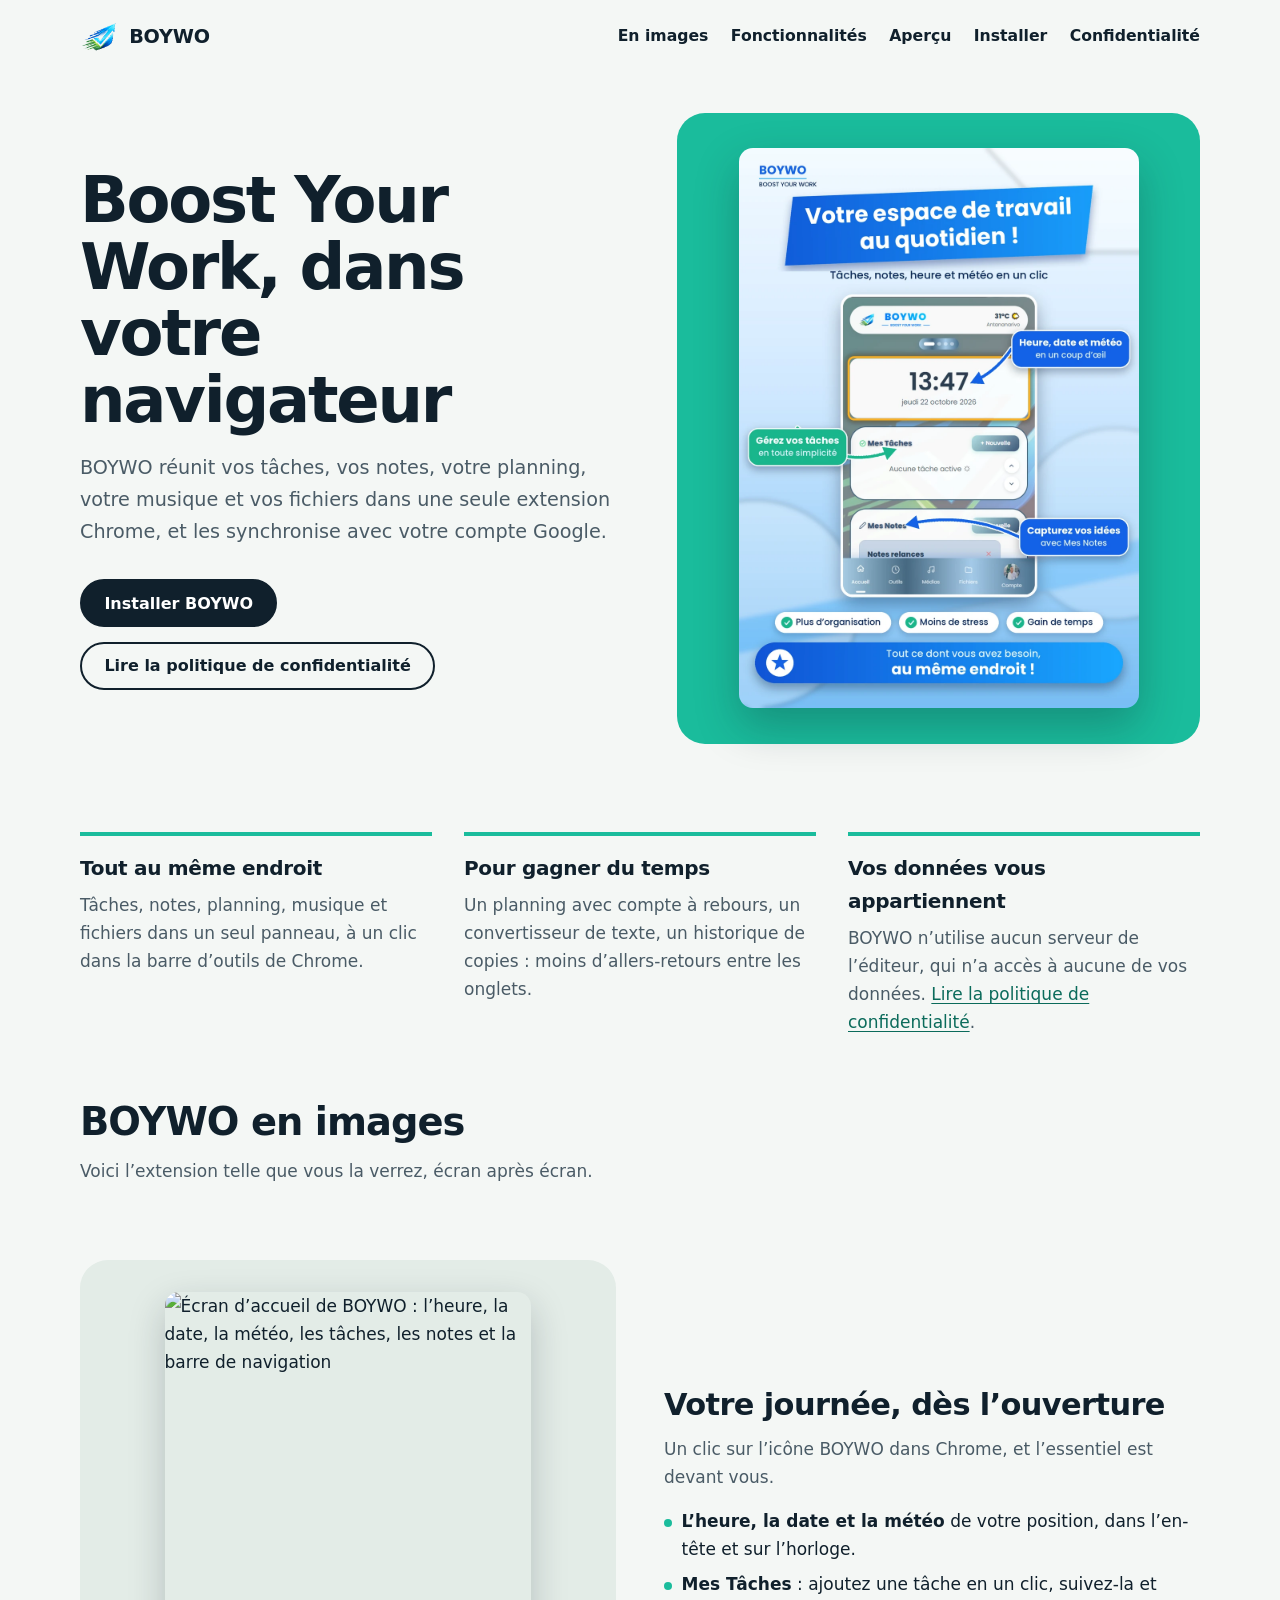
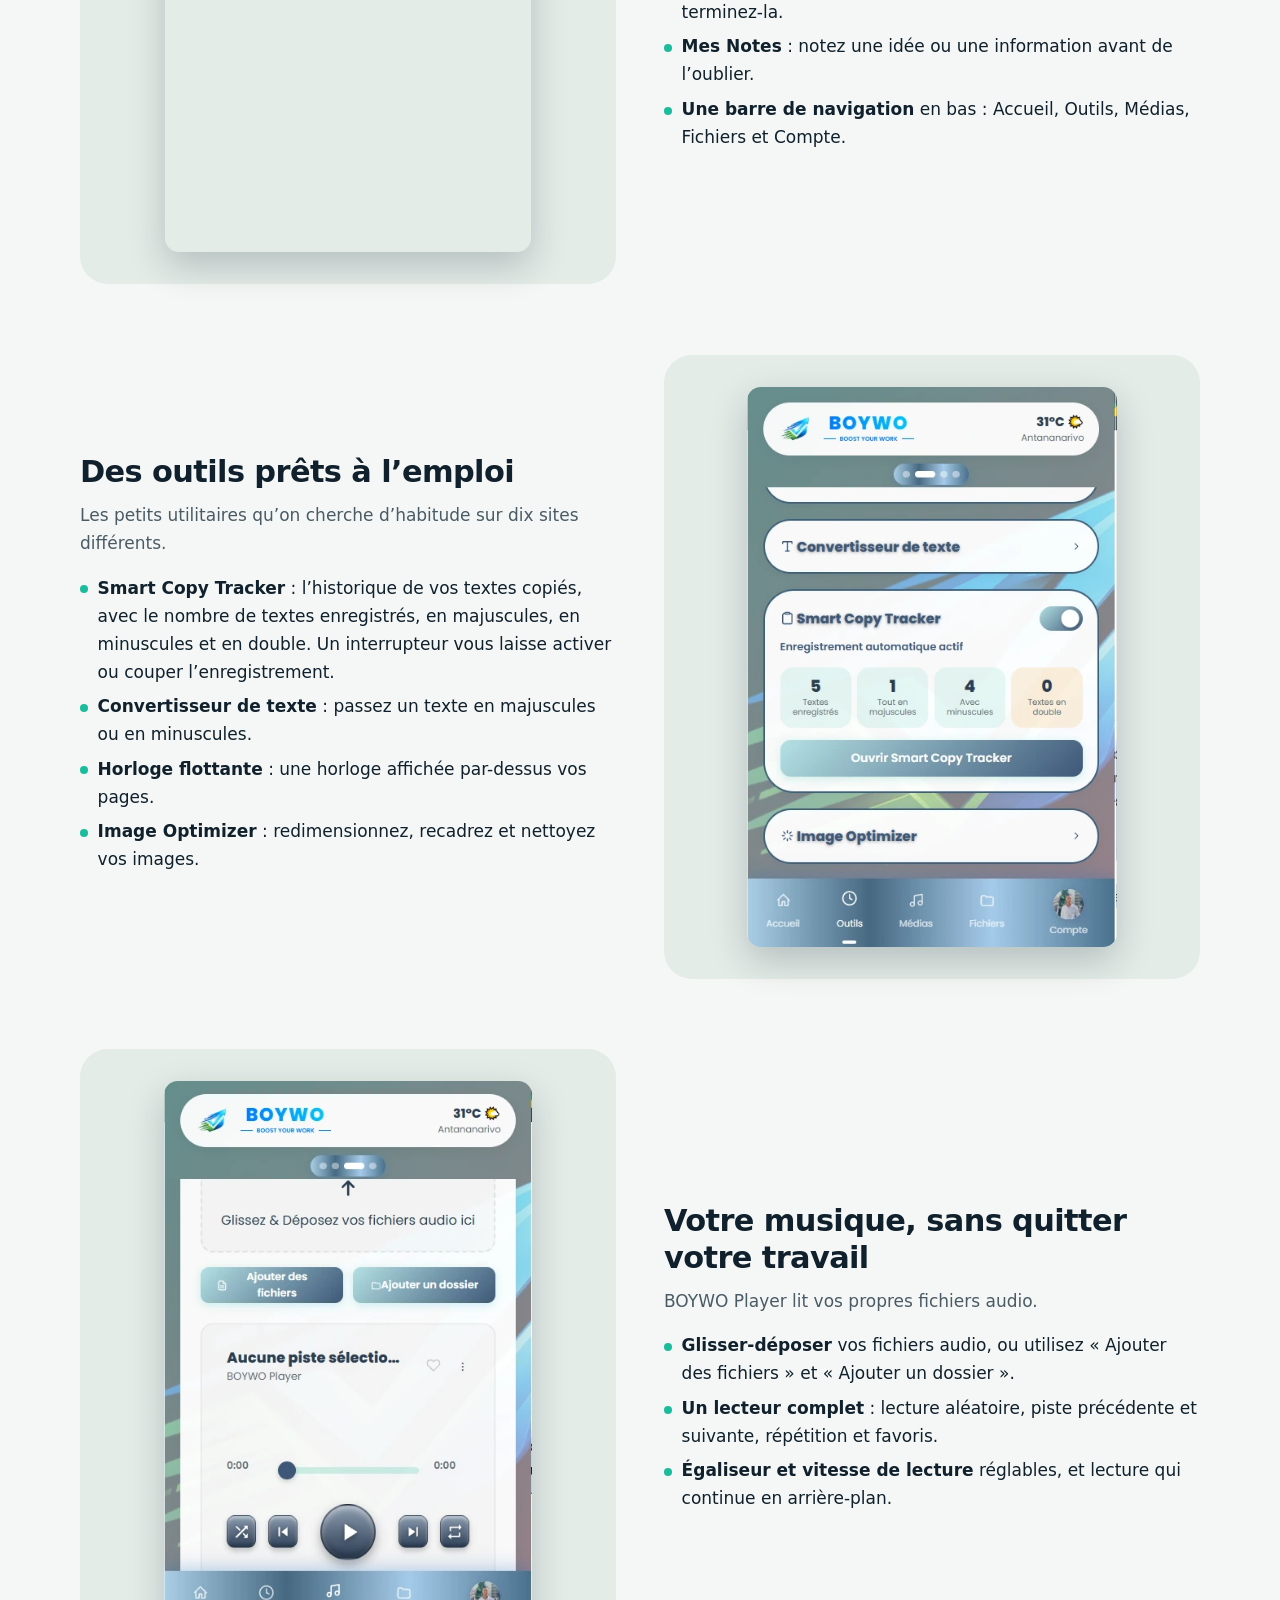
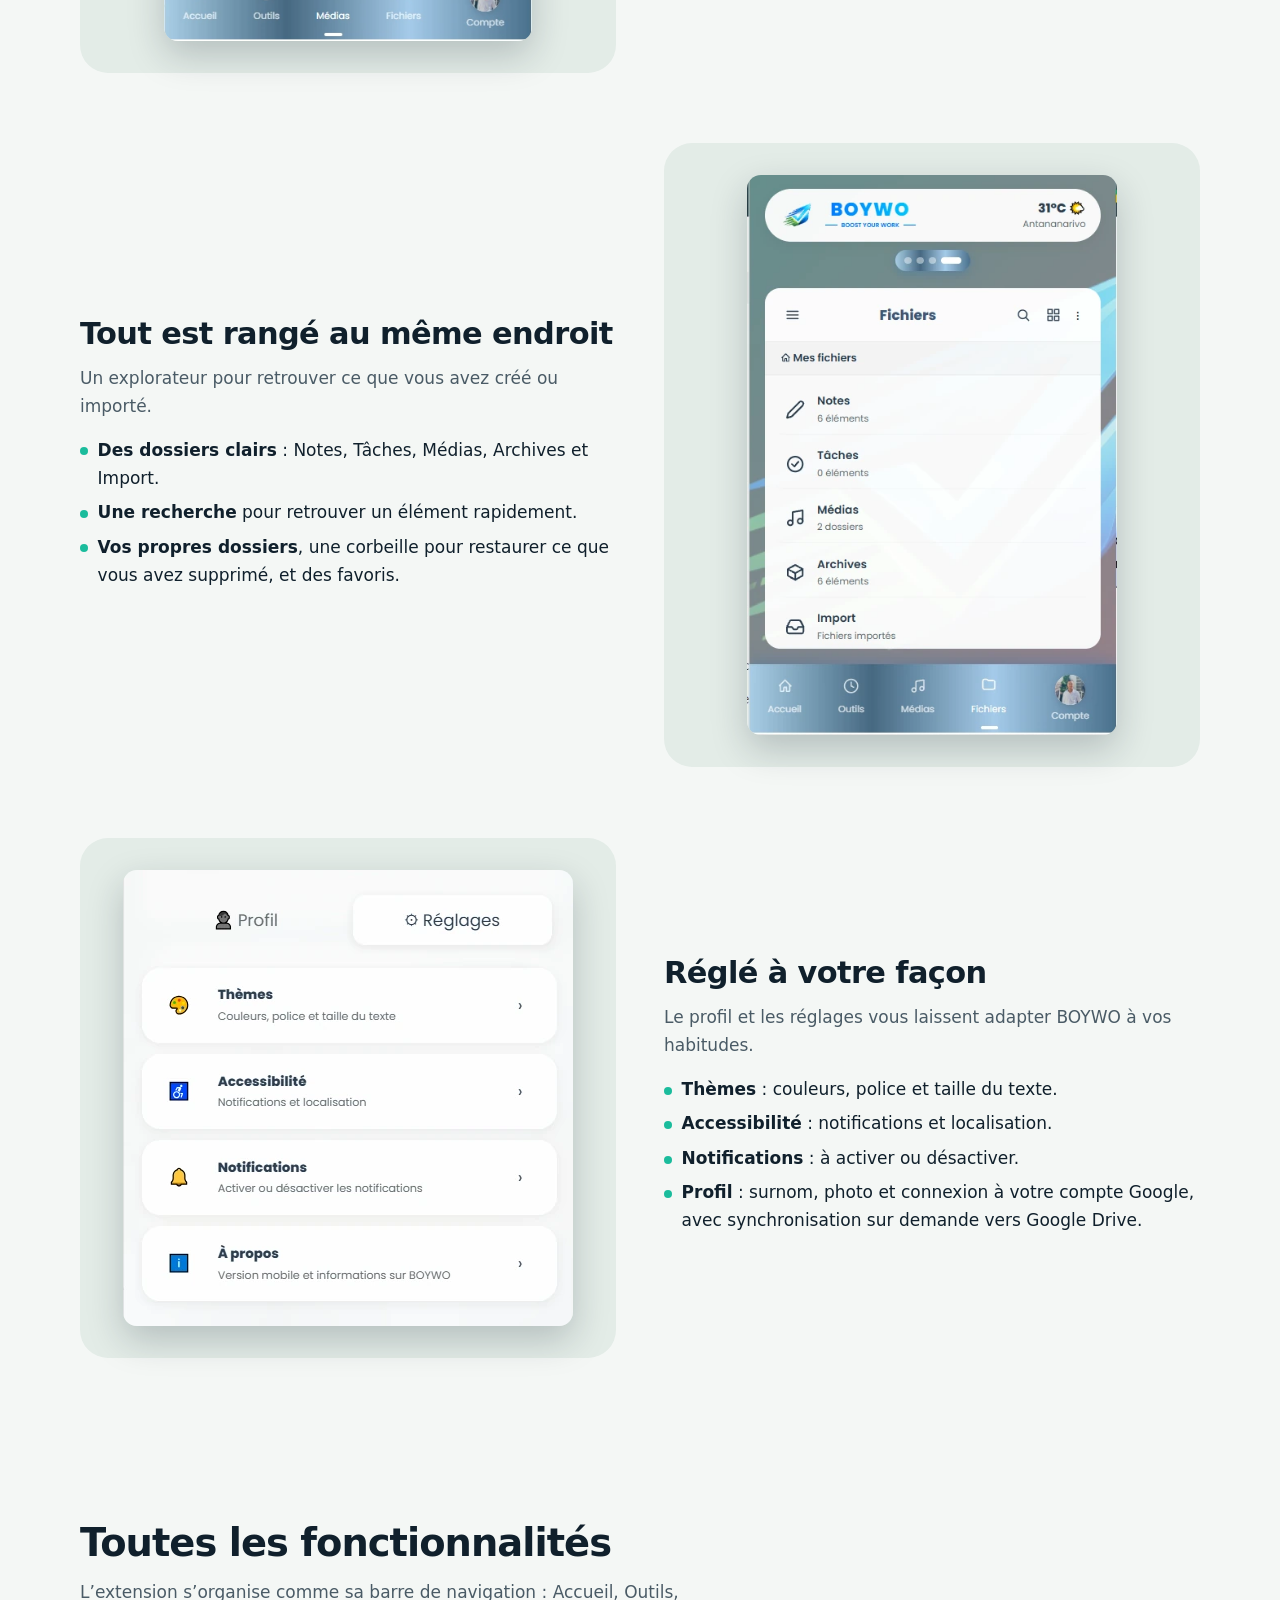
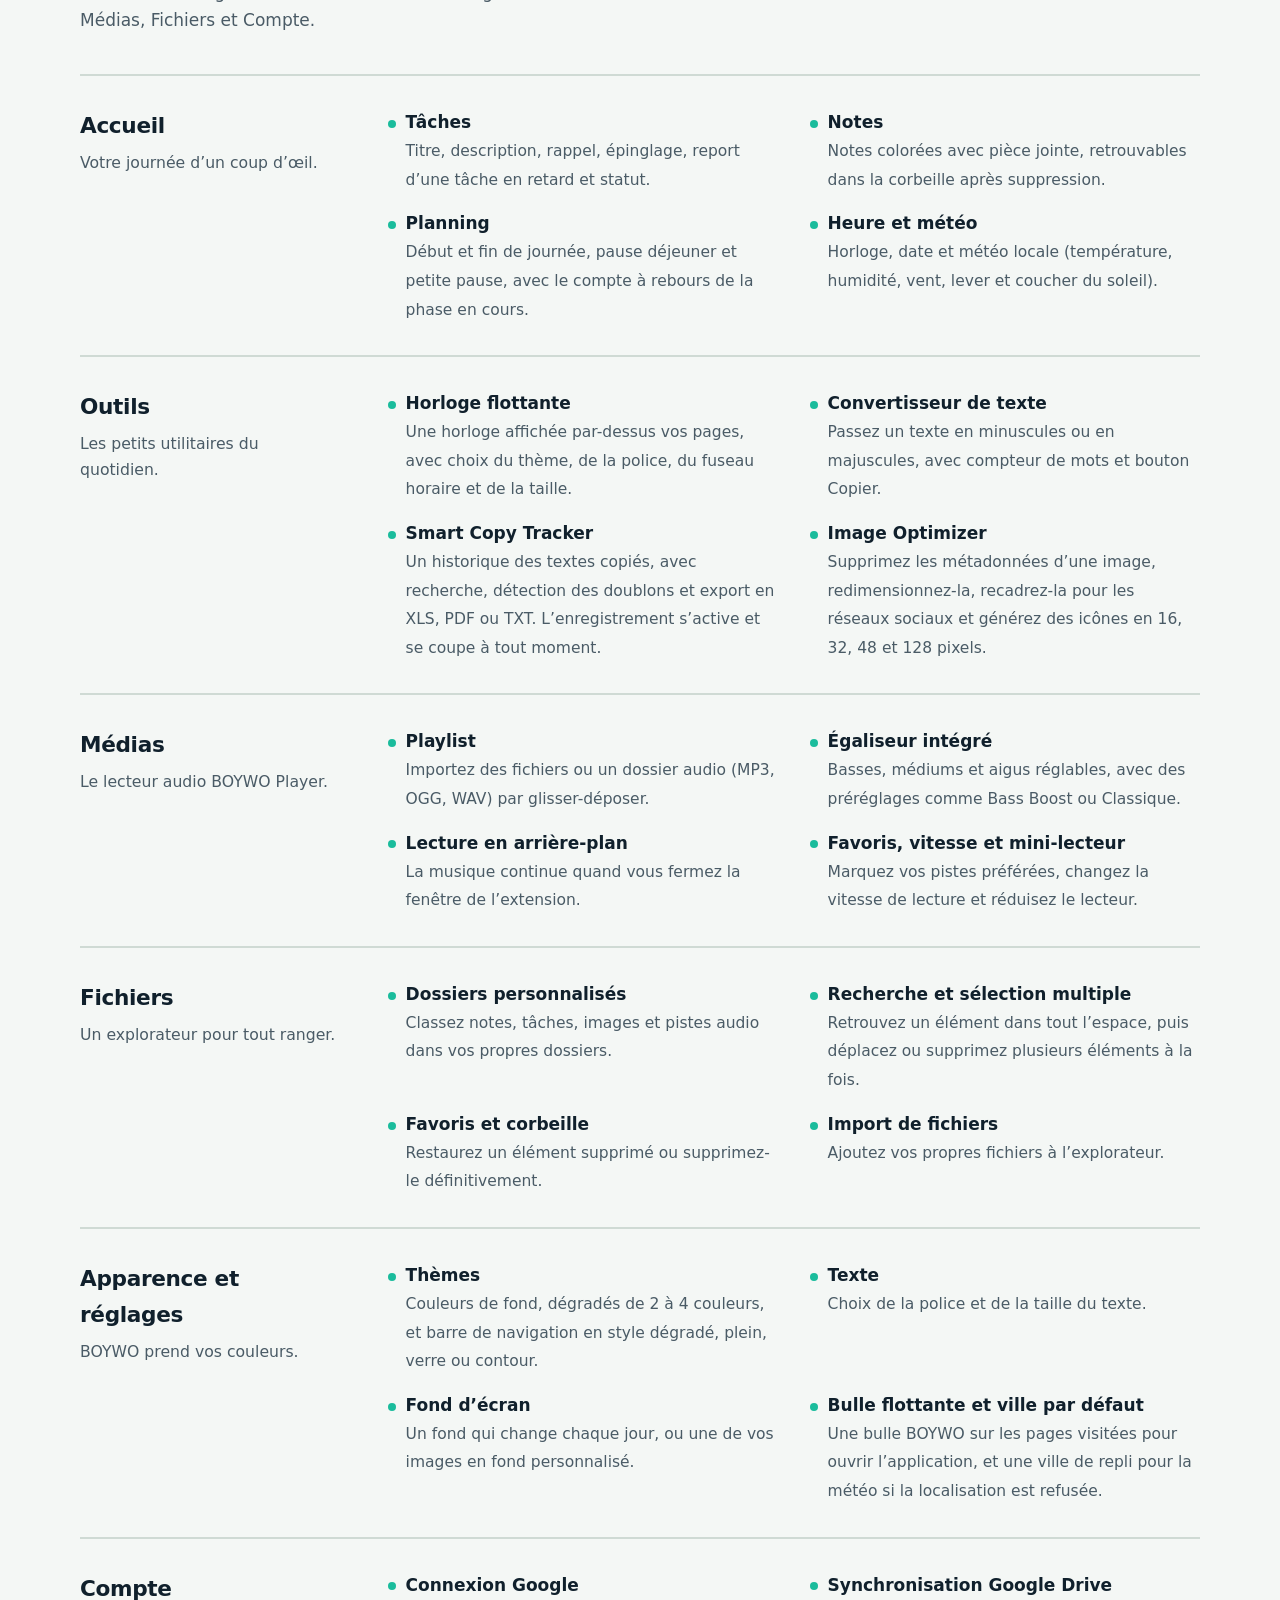
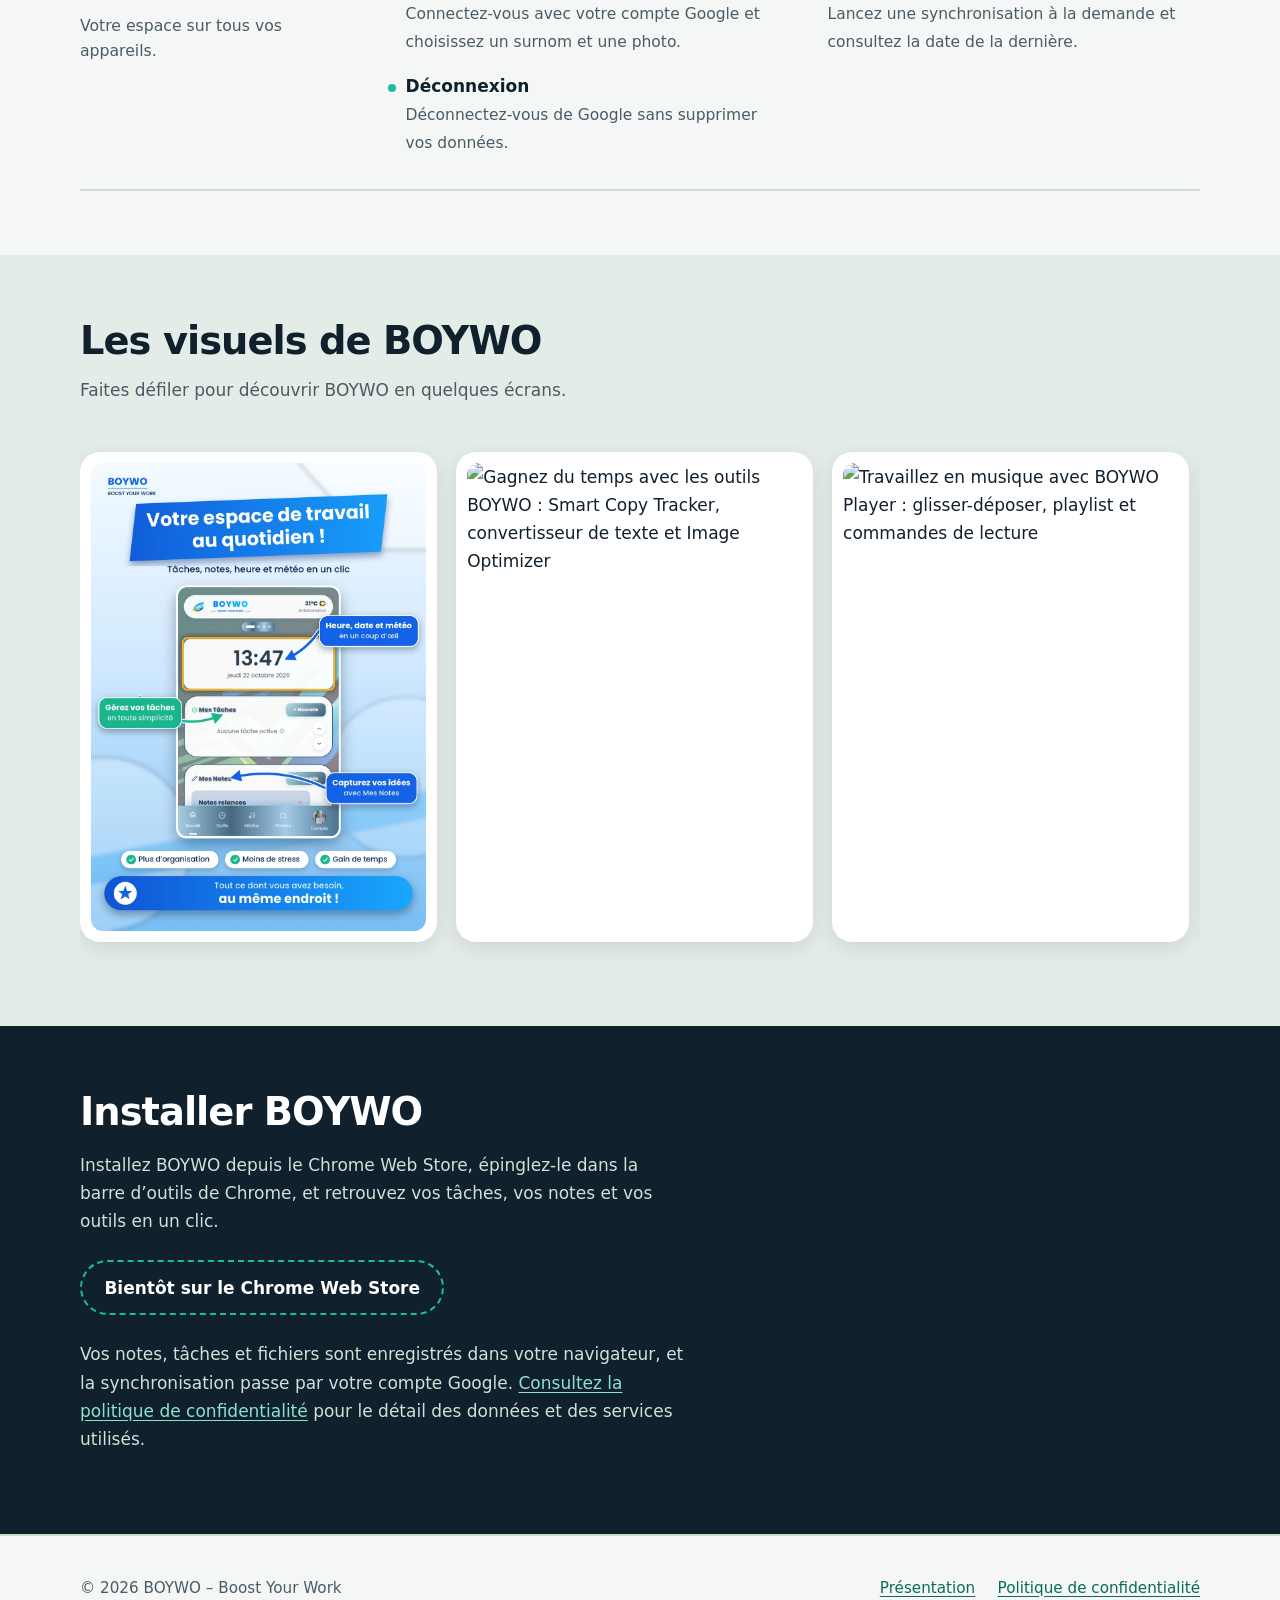
==== index.html @ 01148fc9 "Add files via upload" ====
<!DOCTYPE html>
<html lang="fr">
<head>
<meta charset="UTF-8">
<meta name="viewport" content="width=device-width, initial-scale=1">
<title>BOYWO – Boost Your Work : tâches, notes, planning, médias et fichiers dans Chrome</title>
<meta name="description" content="BOYWO est une extension Chrome qui réunit tâches, notes, planning, lecteur audio, explorateur de fichiers et outils de productivité, avec synchronisation Google Drive.">
<meta name="theme-color" content="#1abc9c">
<link rel="canonical" href="https://jacquardo.github.io/BOYWO-Boost-Your-Work/">
<meta property="og:url" content="https://jacquardo.github.io/BOYWO-Boost-Your-Work/">
<link rel="icon" href="assets/icons/icon-128.png">
<meta property="og:type" content="website">
<meta property="og:title" content="BOYWO – Boost Your Work">
<meta property="og:description" content="Tâches, notes, planning, médias et fichiers réunis dans une extension Chrome.">
<meta property="og:image" content="https://jacquardo.github.io/BOYWO-Boost-Your-Work/assets/images/presentations/promo-1-accueil.webp">
<style>
/* BOYWO – site de présentation (presentation.html, privacy-policy.html)
   Fichier indépendant : ne touche ni css/style.css ni css/smart-copy.css de l'extension. */
:root{
  --ink:#10202c; --paper:#f4f7f5; --mint:#1abc9c; --teal:#0b6b5b;
  --sand:#e3ece7; --line:#cfdad4; --white:#fff; --muted:#4a5b66;
  --radius:20px;
  --font:"Segoe UI Variable Display","Avenir Next","Helvetica Neue",system-ui,-apple-system,"Segoe UI",Roboto,sans-serif;
}
*,*::before,*::after{box-sizing:border-box}
html{scroll-behavior:smooth;-webkit-text-size-adjust:100%}
body{margin:0;background:var(--paper);color:var(--ink);font:400 1.0625rem/1.65 var(--font)}
img{display:block;max-width:100%;height:auto}
a{color:var(--teal);text-underline-offset:.18em}
a:hover{color:var(--ink)}
:focus-visible{outline:3px solid var(--ink);outline-offset:3px;border-radius:6px}
.wrap{width:min(1120px,100% - 2.5rem);margin-inline:auto}
.skip{position:absolute;left:-999px;top:0;background:var(--ink);color:#fff;padding:.6rem 1rem;z-index:10}
.skip:focus{left:1rem;top:1rem}

/* En-tête */
.site-header{padding:1.1rem 0}
.site-header .wrap{display:flex;align-items:center;justify-content:space-between;gap:1rem;flex-wrap:wrap}
.brand{display:flex;align-items:center;gap:.7rem;color:var(--ink);text-decoration:none;font-weight:800;font-size:1.2rem;letter-spacing:-.01em}
.brand img{width:38px;height:38px;border-radius:10px}
.nav{display:flex;gap:1.4rem;flex-wrap:wrap}
.nav a{color:var(--ink);text-decoration:none;font-weight:600;font-size:.98rem;padding:.3rem 0;border-bottom:2px solid transparent}
.nav a:hover,.nav a[aria-current="page"]{border-bottom-color:var(--mint)}

/* Boutons */
.btn{display:inline-flex;align-items:center;justify-content:center;gap:.5rem;min-height:48px;padding:.7rem 1.4rem;border-radius:999px;font:700 1rem var(--font);text-decoration:none;border:2px solid var(--ink);background:var(--ink);color:#fff;cursor:pointer}
.btn:hover{background:var(--teal);border-color:var(--teal);color:#fff}
.btn.ghost{background:transparent;color:var(--ink)}
.btn.ghost:hover{background:var(--ink);color:#fff;border-color:var(--ink)}
.badge-soon{display:inline-flex;align-items:center;min-height:48px;padding:.7rem 1.4rem;border-radius:999px;border:2px dashed var(--mint);font-weight:700;color:#fff}

/* Hero */
.hero{padding:2.5rem 0 4.5rem}
.hero .wrap{display:grid;grid-template-columns:minmax(0,1.05fr) minmax(0,1fr);gap:3rem;align-items:center}
.hero h1{font-size:clamp(2.4rem,5.2vw,4rem);line-height:1.04;letter-spacing:-.035em;font-weight:800;margin:0 0 1.2rem}
.hero p.lead{font-size:1.2rem;max-width:34rem;color:var(--muted);margin:0 0 2rem}
.actions{display:flex;gap:.9rem;flex-wrap:wrap}
.stage{background:var(--mint);border-radius:28px;padding:clamp(1.2rem,3vw,2.2rem);display:grid;place-items:center;min-height:320px}
.stage img{width:auto;max-height:560px;border-radius:14px;box-shadow:0 18px 44px rgba(16,32,44,.28)}

/* Sections */
section{padding:4rem 0}
h2{font-size:clamp(1.7rem,3.4vw,2.4rem);line-height:1.15;letter-spacing:-.025em;font-weight:800;margin:0 0 .8rem}
.intro{max-width:40rem;color:var(--muted);margin:0 0 2.5rem}

/* Modules : reprend la barre de navigation de l'extension */
.module{display:grid;grid-template-columns:minmax(0,260px) minmax(0,1fr);gap:1rem 3rem;padding:2rem 0;border-top:2px solid var(--line)}
.module:last-child{border-bottom:2px solid var(--line)}
.module h3{margin:0 0 .4rem;font-size:1.35rem;letter-spacing:-.015em}
.module .tag{margin:0;color:var(--muted);font-size:.98rem}
.module ul{margin:0;padding:0;list-style:none;display:grid;grid-template-columns:repeat(2,minmax(0,1fr));gap:1rem 2rem}
.module li{padding-left:1.1rem;position:relative}
.module li::before{content:"";position:absolute;left:0;top:.7em;width:.5rem;height:.5rem;border-radius:50%;background:var(--mint)}
.module li strong{display:block}
.module li span{color:var(--muted);font-size:.97rem}

/* Aperçu */
.gallery-section{background:var(--sand)}
.rail{display:flex;gap:1.2rem;overflow-x:auto;scroll-snap-type:x proximity;padding:.5rem .2rem 1.2rem;margin:0;list-style:none}
.rail figure{margin:0;flex:0 0 auto;scroll-snap-align:start;background:#fff;border-radius:var(--radius);padding:.7rem;box-shadow:0 6px 20px rgba(16,32,44,.1)}
.rail img{height:clamp(260px,52vh,500px);width:auto;max-width:none;border-radius:12px}

/* Installation */
.install{background:var(--ink);color:#fff}
.install h2{color:#fff}
.install p{max-width:38rem;color:#d3dfd9}
.install a:not(.btn){color:#8be3cf}
.install .actions{margin:1.6rem 0}

/* Pied de page */
.site-footer{padding:2.5rem 0;border-top:2px solid var(--line);font-size:.95rem;color:var(--muted)}
.site-footer .wrap{display:flex;justify-content:space-between;gap:1rem;flex-wrap:wrap}
.site-footer nav{display:flex;gap:1.4rem;flex-wrap:wrap}

/* Politique de confidentialité */
.doc-head{padding:2rem 0 1rem}
.doc-head h1{font-size:clamp(2rem,4.4vw,3rem);letter-spacing:-.03em;line-height:1.1;margin:0 0 .6rem}
.doc-head p{color:var(--muted);margin:0}
.doc{display:grid;grid-template-columns:230px minmax(0,1fr);gap:3rem;padding:2rem 0 4rem;align-items:start}
.toc{position:sticky;top:1rem;font-size:.95rem}
.toc ol{margin:0;padding:0;list-style:none;border-left:2px solid var(--line)}
.toc a{display:block;padding:.35rem 0 .35rem .9rem;text-decoration:none;color:var(--ink)}
.toc a:hover{color:var(--teal)}
.doc article{max-width:46rem}
.doc h2{font-size:1.5rem;margin:2.6rem 0 .7rem;padding-top:.4rem;scroll-margin-top:1rem}
.doc h2:first-child{margin-top:0}
.doc h3{font-size:1.1rem;margin:1.6rem 0 .3rem}
.doc ul{padding-left:1.2rem}
.doc li{margin:.3rem 0}
.summary{background:var(--sand);border-radius:var(--radius);padding:1.2rem 1.5rem;margin:0 0 1rem}
.summary p{margin:.3rem 0}
.table-wrap{overflow-x:auto;margin:1rem 0;border:2px solid var(--line);border-radius:14px;background:#fff}
table{border-collapse:collapse;width:100%;min-width:560px;font-size:.96rem}
th,td{text-align:left;vertical-align:top;padding:.7rem .9rem;border-bottom:1px solid var(--line)}
th{background:var(--sand);font-weight:700}
tr:last-child td{border-bottom:0}
/* Repère visuel des informations que le code ne permet pas de confirmer */
mark.todo{background:#ffe58a;color:#3a2c00;padding:.1rem .35rem;border-radius:6px;font-weight:600}

@media (max-width:860px){
  .hero .wrap{grid-template-columns:1fr;gap:2rem}
  .module{grid-template-columns:1fr}
  .module ul{grid-template-columns:1fr}
  .doc{grid-template-columns:1fr;gap:1rem}
  .toc{position:static}
  .toc ol{display:flex;flex-wrap:wrap;gap:.2rem 1rem;border-left:0}
  .toc a{padding:.25rem 0}
  section{padding:3rem 0}
}
@media (prefers-reduced-motion:reduce){html{scroll-behavior:auto}}
@media print{.site-header,.site-footer,.toc{display:none}.doc{display:block}mark.todo{background:none;color:inherit}}

/* Atouts et captures commentées */
.benefits{padding:1rem 0 2rem}
.benefits .wrap{display:grid;grid-template-columns:repeat(3,minmax(0,1fr));gap:2rem}
.benefit{border-top:4px solid var(--mint);padding-top:1rem}
.benefit h3{margin:0 0 .4rem;font-size:1.25rem;letter-spacing:-.015em}
.benefit p{margin:0;color:var(--muted)}
.showcase{padding-top:2rem}
.show{display:grid;grid-template-columns:minmax(0,1fr) minmax(0,1fr);gap:3rem;align-items:center;padding:2.2rem 0}
.show .shot{background:var(--sand);border-radius:28px;padding:clamp(1.2rem,3vw,2rem);display:grid;place-items:center}
.show .shot img{width:auto;max-height:560px;border-radius:14px;box-shadow:0 14px 36px rgba(16,32,44,.22)}
.show h3{font-size:clamp(1.4rem,2.6vw,1.9rem);line-height:1.2;letter-spacing:-.02em;margin:0 0 .7rem}
.show p{margin:0 0 1rem;color:var(--muted)}
.show ul{margin:0;padding:0;list-style:none}
.show li{padding-left:1.1rem;position:relative;margin:.4rem 0}
.show li::before{content:"";position:absolute;left:0;top:.7em;width:.5rem;height:.5rem;border-radius:50%;background:var(--mint)}
.show.flip .shot{order:2}
.cta-band{margin-top:1.5rem;display:flex;gap:.9rem;flex-wrap:wrap}
@media (max-width:860px){
  .benefits .wrap{grid-template-columns:1fr;gap:1.4rem}
  .show{grid-template-columns:1fr;gap:1.4rem}
  .show.flip .shot{order:0}
}
</style>
</head>
<body>
<a class="skip" href="#contenu">Aller au contenu</a>

<header class="site-header">
  <div class="wrap">
    <a class="brand" href="index.html"><img src="assets/icons/icon-128.png" width="38" height="38" alt="">BOYWO</a>
    <nav class="nav" aria-label="Navigation principale">
      <a href="#captures">En images</a>
      <a href="#fonctionnalites">Fonctionnalités</a>
      <a href="#apercu">Aperçu</a>
      <a href="#installer">Installer</a>
      <a href="privacy-policy.html">Confidentialité</a>
    </nav>
  </div>
</header>

<main id="contenu">
  <section class="hero" aria-labelledby="titre-hero">
    <div class="wrap">
      <div>
        <h1 id="titre-hero">Boost Your Work, dans votre navigateur</h1>
        <p class="lead">BOYWO réunit vos tâches, vos notes, votre planning, votre musique et vos fichiers dans une seule extension Chrome, et les synchronise avec votre compte Google.</p>
        <div class="actions">
          <a class="btn" href="#installer">Installer BOYWO</a>
          <a class="btn ghost" href="privacy-policy.html">Lire la politique de confidentialité</a>
        </div>
      </div>
      <div class="stage">
        <img src="assets/images/presentations/promo-1-accueil.webp" width="1000" height="1400" alt="BOYWO, votre espace de travail au quotidien : heure, tâches et notes réunies dans une seule extension Chrome">
      </div>
    </div>
  </section>

  <section class="benefits" aria-label="Les atouts de BOYWO">
    <div class="wrap">
      <div class="benefit"><h3>Tout au même endroit</h3><p>Tâches, notes, planning, musique et fichiers dans un seul panneau, à un clic dans la barre d’outils de Chrome.</p></div>
      <div class="benefit"><h3>Pour gagner du temps</h3><p>Un planning avec compte à rebours, un convertisseur de texte, un historique de copies : moins d’allers-retours entre les onglets.</p></div>
      <div class="benefit"><h3>Vos données vous appartiennent</h3><p>BOYWO n’utilise aucun serveur de l’éditeur, qui n’a accès à aucune de vos données. <a href="privacy-policy.html">Lire la politique de confidentialité</a>.</p></div>
    </div>
  </section>

  <section class="showcase" id="captures" aria-labelledby="titre-captures">
    <div class="wrap">
      <h2 id="titre-captures">BOYWO en images</h2>
      <p class="intro">Voici l’extension telle que vous la verrez, écran après écran.</p>
      <article class="show">
        <div class="shot"><img src="assets/images/presentations/ecran-accueil.webp" width="452" height="690" alt="Écran d’accueil de BOYWO : l’heure, la date, la météo, les tâches, les notes et la barre de navigation" loading="lazy" decoding="async"></div>
        <div>
          <h3>Votre journée, dès l’ouverture</h3>
          <p>Un clic sur l’icône BOYWO dans Chrome, et l’essentiel est devant vous.</p>
          <ul>
            <li><strong>L’heure, la date et la météo</strong> de votre position, dans l’en-tête et sur l’horloge.</li>
            <li><strong>Mes Tâches</strong> : ajoutez une tâche en un clic, suivez-la et terminez-la.</li>
            <li><strong>Mes Notes</strong> : notez une idée ou une information avant de l’oublier.</li>
            <li><strong>Une barre de navigation</strong> en bas : Accueil, Outils, Médias, Fichiers et Compte.</li>
          </ul>
        </div>
      </article>
      <article class="show flip">
        <div class="shot"><img src="assets/images/presentations/ecran-outils.webp" width="454" height="687" alt="Onglet Outils de BOYWO : convertisseur de texte, Smart Copy Tracker avec ses compteurs, et Image Optimizer" loading="lazy" decoding="async"></div>
        <div>
          <h3>Des outils prêts à l’emploi</h3>
          <p>Les petits utilitaires qu’on cherche d’habitude sur dix sites différents.</p>
          <ul>
            <li><strong>Smart Copy Tracker</strong> : l’historique de vos textes copiés, avec le nombre de textes enregistrés, en majuscules, en minuscules et en double. Un interrupteur vous laisse activer ou couper l’enregistrement.</li>
            <li><strong>Convertisseur de texte</strong> : passez un texte en majuscules ou en minuscules.</li>
            <li><strong>Horloge flottante</strong> : une horloge affichée par-dessus vos pages.</li>
            <li><strong>Image Optimizer</strong> : redimensionnez, recadrez et nettoyez vos images.</li>
          </ul>
        </div>
      </article>
      <article class="show">
        <div class="shot"><img src="assets/images/presentations/ecran-medias.webp" width="452" height="686" alt="Onglet Médias de BOYWO : zone de dépôt de fichiers audio et lecteur BOYWO Player" loading="lazy" decoding="async"></div>
        <div>
          <h3>Votre musique, sans quitter votre travail</h3>
          <p>BOYWO Player lit vos propres fichiers audio.</p>
          <ul>
            <li><strong>Glisser-déposer</strong> vos fichiers audio, ou utilisez « Ajouter des fichiers » et « Ajouter un dossier ».</li>
            <li><strong>Un lecteur complet</strong> : lecture aléatoire, piste précédente et suivante, répétition et favoris.</li>
            <li><strong>Égaliseur et vitesse de lecture</strong> réglables, et lecture qui continue en arrière-plan.</li>
          </ul>
        </div>
      </article>
      <article class="show flip">
        <div class="shot"><img src="assets/images/presentations/ecran-fichiers.webp" width="454" height="688" alt="Explorateur de fichiers de BOYWO : dossiers Notes, Tâches, Médias, Archives et Import" loading="lazy" decoding="async"></div>
        <div>
          <h3>Tout est rangé au même endroit</h3>
          <p>Un explorateur pour retrouver ce que vous avez créé ou importé.</p>
          <ul>
            <li><strong>Des dossiers clairs</strong> : Notes, Tâches, Médias, Archives et Import.</li>
            <li><strong>Une recherche</strong> pour retrouver un élément rapidement.</li>
            <li><strong>Vos propres dossiers</strong>, une corbeille pour restaurer ce que vous avez supprimé, et des favoris.</li>
          </ul>
        </div>
      </article>
      <article class="show">
        <div class="shot"><img src="assets/images/presentations/ecran-reglages.webp" width="450" height="456" alt="Réglages de BOYWO : Thèmes, Accessibilité, Notifications et À propos" loading="lazy" decoding="async"></div>
        <div>
          <h3>Réglé à votre façon</h3>
          <p>Le profil et les réglages vous laissent adapter BOYWO à vos habitudes.</p>
          <ul>
            <li><strong>Thèmes</strong> : couleurs, police et taille du texte.</li>
            <li><strong>Accessibilité</strong> : notifications et localisation.</li>
            <li><strong>Notifications</strong> : à activer ou désactiver.</li>
            <li><strong>Profil</strong> : surnom, photo et connexion à votre compte Google, avec synchronisation sur demande vers Google Drive.</li>
          </ul>
        </div>
      </article>
    </div>
  </section>

  <section id="fonctionnalites" aria-labelledby="titre-fonctions">
    <div class="wrap">
      <h2 id="titre-fonctions">Toutes les fonctionnalités</h2>
      <p class="intro">L’extension s’organise comme sa barre de navigation : Accueil, Outils, Médias, Fichiers et Compte.</p>

      <div class="module">
        <div>
          <h3>Accueil</h3>
          <p class="tag">Votre journée d’un coup d’œil.</p>
        </div>
        <ul>
          <li><strong>Tâches</strong><span>Titre, description, rappel, épinglage, report d’une tâche en retard et statut.</span></li>
          <li><strong>Notes</strong><span>Notes colorées avec pièce jointe, retrouvables dans la corbeille après suppression.</span></li>
          <li><strong>Planning</strong><span>Début et fin de journée, pause déjeuner et petite pause, avec le compte à rebours de la phase en cours.</span></li>
          <li><strong>Heure et météo</strong><span>Horloge, date et météo locale (température, humidité, vent, lever et coucher du soleil).</span></li>
        </ul>
      </div>

      <div class="module">
        <div>
          <h3>Outils</h3>
          <p class="tag">Les petits utilitaires du quotidien.</p>
        </div>
        <ul>
          <li><strong>Horloge flottante</strong><span>Une horloge affichée par-dessus vos pages, avec choix du thème, de la police, du fuseau horaire et de la taille.</span></li>
          <li><strong>Convertisseur de texte</strong><span>Passez un texte en minuscules ou en majuscules, avec compteur de mots et bouton Copier.</span></li>
          <li><strong>Smart Copy Tracker</strong><span>Un historique des textes copiés, avec recherche, détection des doublons et export en XLS, PDF ou TXT. L’enregistrement s’active et se coupe à tout moment.</span></li>
          <li><strong>Image Optimizer</strong><span>Supprimez les métadonnées d’une image, redimensionnez-la, recadrez-la pour les réseaux sociaux et générez des icônes en 16, 32, 48 et 128 pixels.</span></li>
        </ul>
      </div>

      <div class="module">
        <div>
          <h3>Médias</h3>
          <p class="tag">Le lecteur audio BOYWO Player.</p>
        </div>
        <ul>
          <li><strong>Playlist</strong><span>Importez des fichiers ou un dossier audio (MP3, OGG, WAV) par glisser-déposer.</span></li>
          <li><strong>Égaliseur intégré</strong><span>Basses, médiums et aigus réglables, avec des préréglages comme Bass Boost ou Classique.</span></li>
          <li><strong>Lecture en arrière-plan</strong><span>La musique continue quand vous fermez la fenêtre de l’extension.</span></li>
          <li><strong>Favoris, vitesse et mini-lecteur</strong><span>Marquez vos pistes préférées, changez la vitesse de lecture et réduisez le lecteur.</span></li>
        </ul>
      </div>

      <div class="module">
        <div>
          <h3>Fichiers</h3>
          <p class="tag">Un explorateur pour tout ranger.</p>
        </div>
        <ul>
          <li><strong>Dossiers personnalisés</strong><span>Classez notes, tâches, images et pistes audio dans vos propres dossiers.</span></li>
          <li><strong>Recherche et sélection multiple</strong><span>Retrouvez un élément dans tout l’espace, puis déplacez ou supprimez plusieurs éléments à la fois.</span></li>
          <li><strong>Favoris et corbeille</strong><span>Restaurez un élément supprimé ou supprimez-le définitivement.</span></li>
          <li><strong>Import de fichiers</strong><span>Ajoutez vos propres fichiers à l’explorateur.</span></li>
        </ul>
      </div>

      <div class="module">
        <div>
          <h3>Apparence et réglages</h3>
          <p class="tag">BOYWO prend vos couleurs.</p>
        </div>
        <ul>
          <li><strong>Thèmes</strong><span>Couleurs de fond, dégradés de 2 à 4 couleurs, et barre de navigation en style dégradé, plein, verre ou contour.</span></li>
          <li><strong>Texte</strong><span>Choix de la police et de la taille du texte.</span></li>
          <li><strong>Fond d’écran</strong><span>Un fond qui change chaque jour, ou une de vos images en fond personnalisé.</span></li>
          <li><strong>Bulle flottante et ville par défaut</strong><span>Une bulle BOYWO sur les pages visitées pour ouvrir l’application, et une ville de repli pour la météo si la localisation est refusée.</span></li>
        </ul>
      </div>

      <div class="module">
        <div>
          <h3>Compte</h3>
          <p class="tag">Votre espace sur tous vos appareils.</p>
        </div>
        <ul>
          <li><strong>Connexion Google</strong><span>Connectez-vous avec votre compte Google et choisissez un surnom et une photo.</span></li>
          <li><strong>Synchronisation Google Drive</strong><span>Lancez une synchronisation à la demande et consultez la date de la dernière.</span></li>
          <li><strong>Déconnexion</strong><span>Déconnectez-vous de Google sans supprimer vos données.</span></li>
        </ul>
      </div>
    </div>
  </section>

  <section id="apercu" class="gallery-section" aria-labelledby="titre-apercu">
    <div class="wrap">
      <h2 id="titre-apercu">Les visuels de BOYWO</h2>
      <p class="intro">Faites défiler pour découvrir BOYWO en quelques écrans.</p>
      <ul class="rail" tabindex="0" aria-label="Visuels de présentation de BOYWO, défilement horizontal">
        <li style="display:contents"><figure><img src="assets/images/presentations/promo-1-accueil.webp" width="1000" height="1400" alt="Votre espace de travail au quotidien : heure, date, météo, tâches et notes en un clic" loading="lazy" decoding="async"></figure></li>
        <li style="display:contents"><figure><img src="assets/images/presentations/promo-2-outils.webp" width="1000" height="1400" alt="Gagnez du temps avec les outils BOYWO : Smart Copy Tracker, convertisseur de texte et Image Optimizer" loading="lazy" decoding="async"></figure></li>
        <li style="display:contents"><figure><img src="assets/images/presentations/promo-3-medias.webp" width="1000" height="1400" alt="Travaillez en musique avec BOYWO Player : glisser-déposer, playlist et commandes de lecture" loading="lazy" decoding="async"></figure></li>
        <li style="display:contents"><figure><img src="assets/images/presentations/promo-4-fichiers.webp" width="1000" height="1400" alt="Retrouvez tout, tout de suite : explorateur de fichiers avec recherche, notes, tâches, médias, archives et import" loading="lazy" decoding="async"></figure></li>
        <li style="display:contents"><figure><img src="assets/images/presentations/promo-5-reglages.webp" width="1000" height="1400" alt="Personnalisez votre espace : thèmes, accessibilité, notifications et informations sur BOYWO" loading="lazy" decoding="async"></figure></li>
      </ul>
    </div>
  </section>

  <section id="installer" class="install" aria-labelledby="titre-install">
    <div class="wrap">
      <h2 id="titre-install">Installer BOYWO</h2>
      <p>Installez BOYWO depuis le Chrome Web Store, épinglez-le dans la barre d’outils de Chrome, et retrouvez vos tâches, vos notes et vos outils en un clic.</p>
      <div class="actions">
        <!-- À REMPLACER quand la fiche Chrome Web Store est publiée :
             <a class="btn" href="LIEN_CHROME_WEB_STORE">Ajouter à Chrome</a> -->
        <span class="badge-soon">Bientôt sur le Chrome Web Store</span>
      </div>
      <p>Vos notes, tâches et fichiers sont enregistrés dans votre navigateur, et la synchronisation passe par votre compte Google. <a href="privacy-policy.html">Consultez la politique de confidentialité</a> pour le détail des données et des services utilisés.</p>
    </div>
  </section>
</main>

<footer class="site-footer">
  <div class="wrap">
    <span>© 2026 BOYWO – Boost Your Work</span>
    <nav aria-label="Pied de page">
      <a href="index.html">Présentation</a>
      <a href="privacy-policy.html">Politique de confidentialité</a>
    </nav>
  </div>
</footer>
</body>
</html>
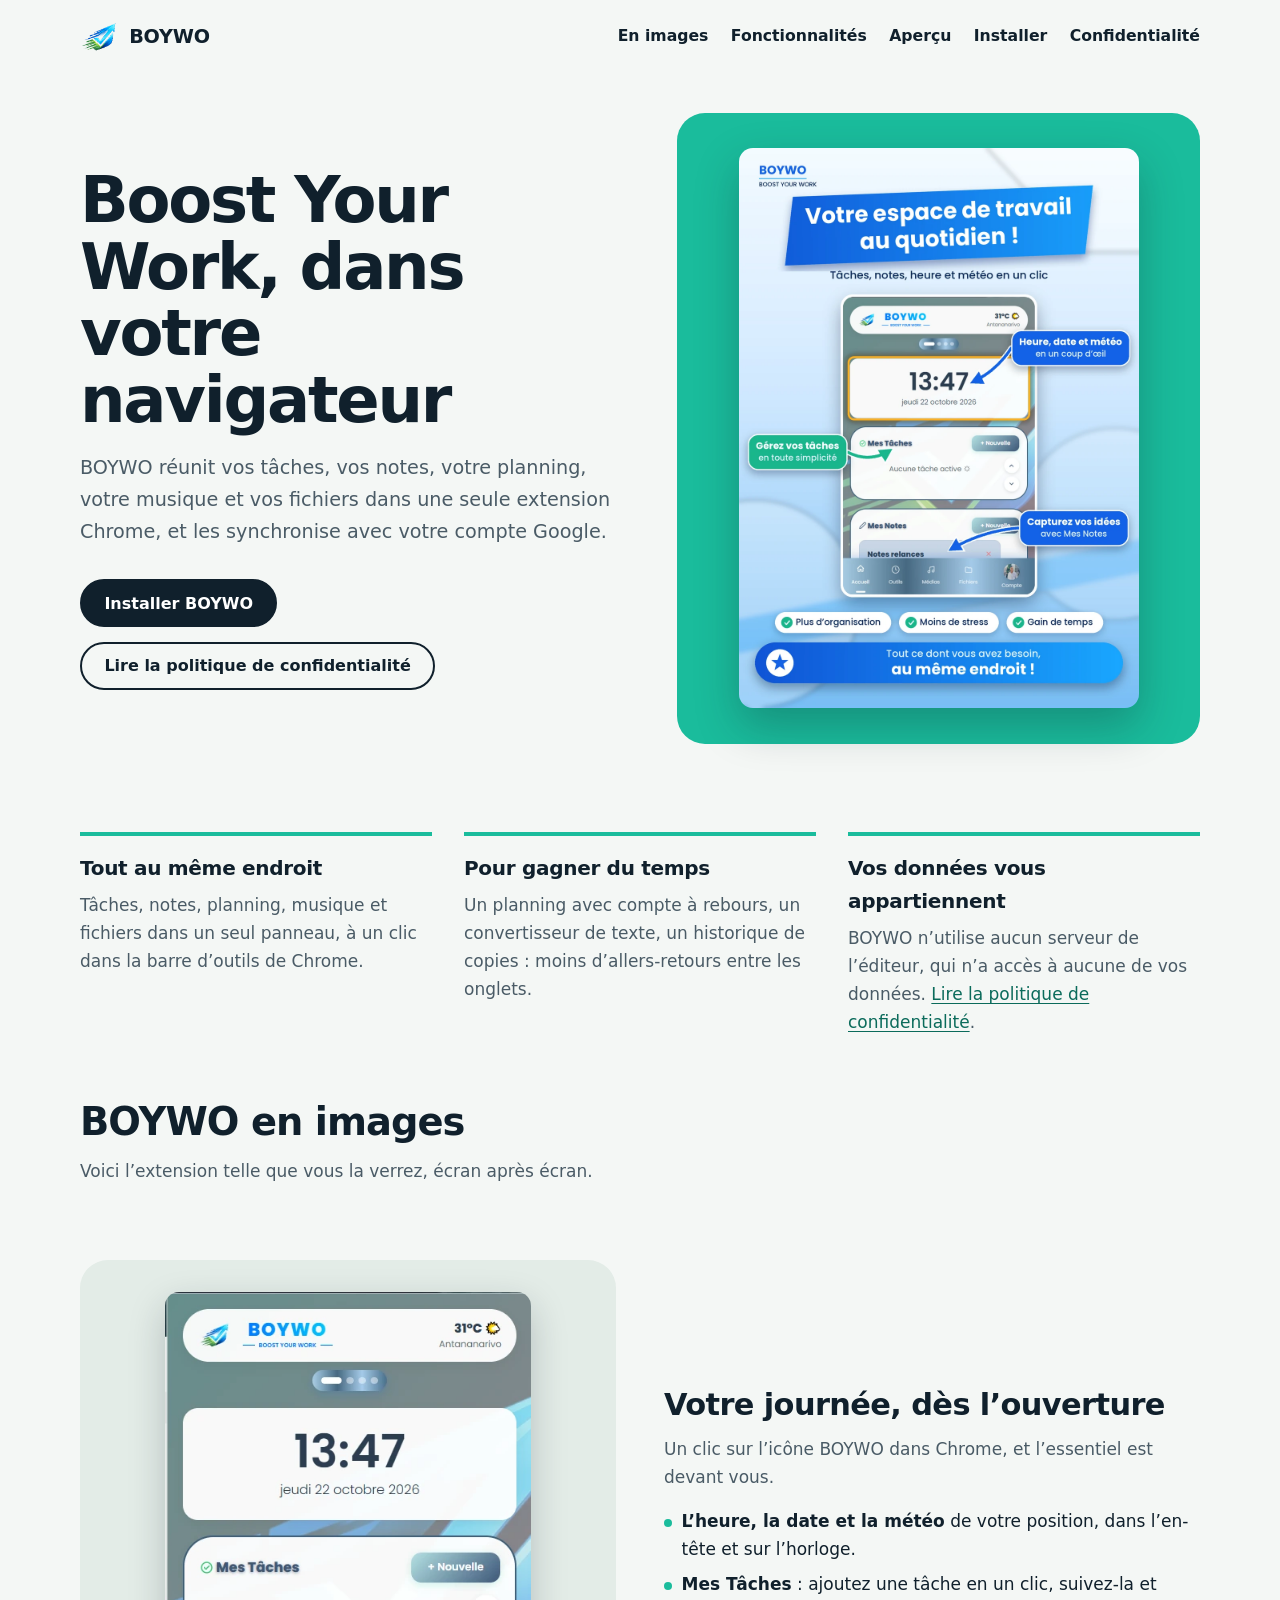
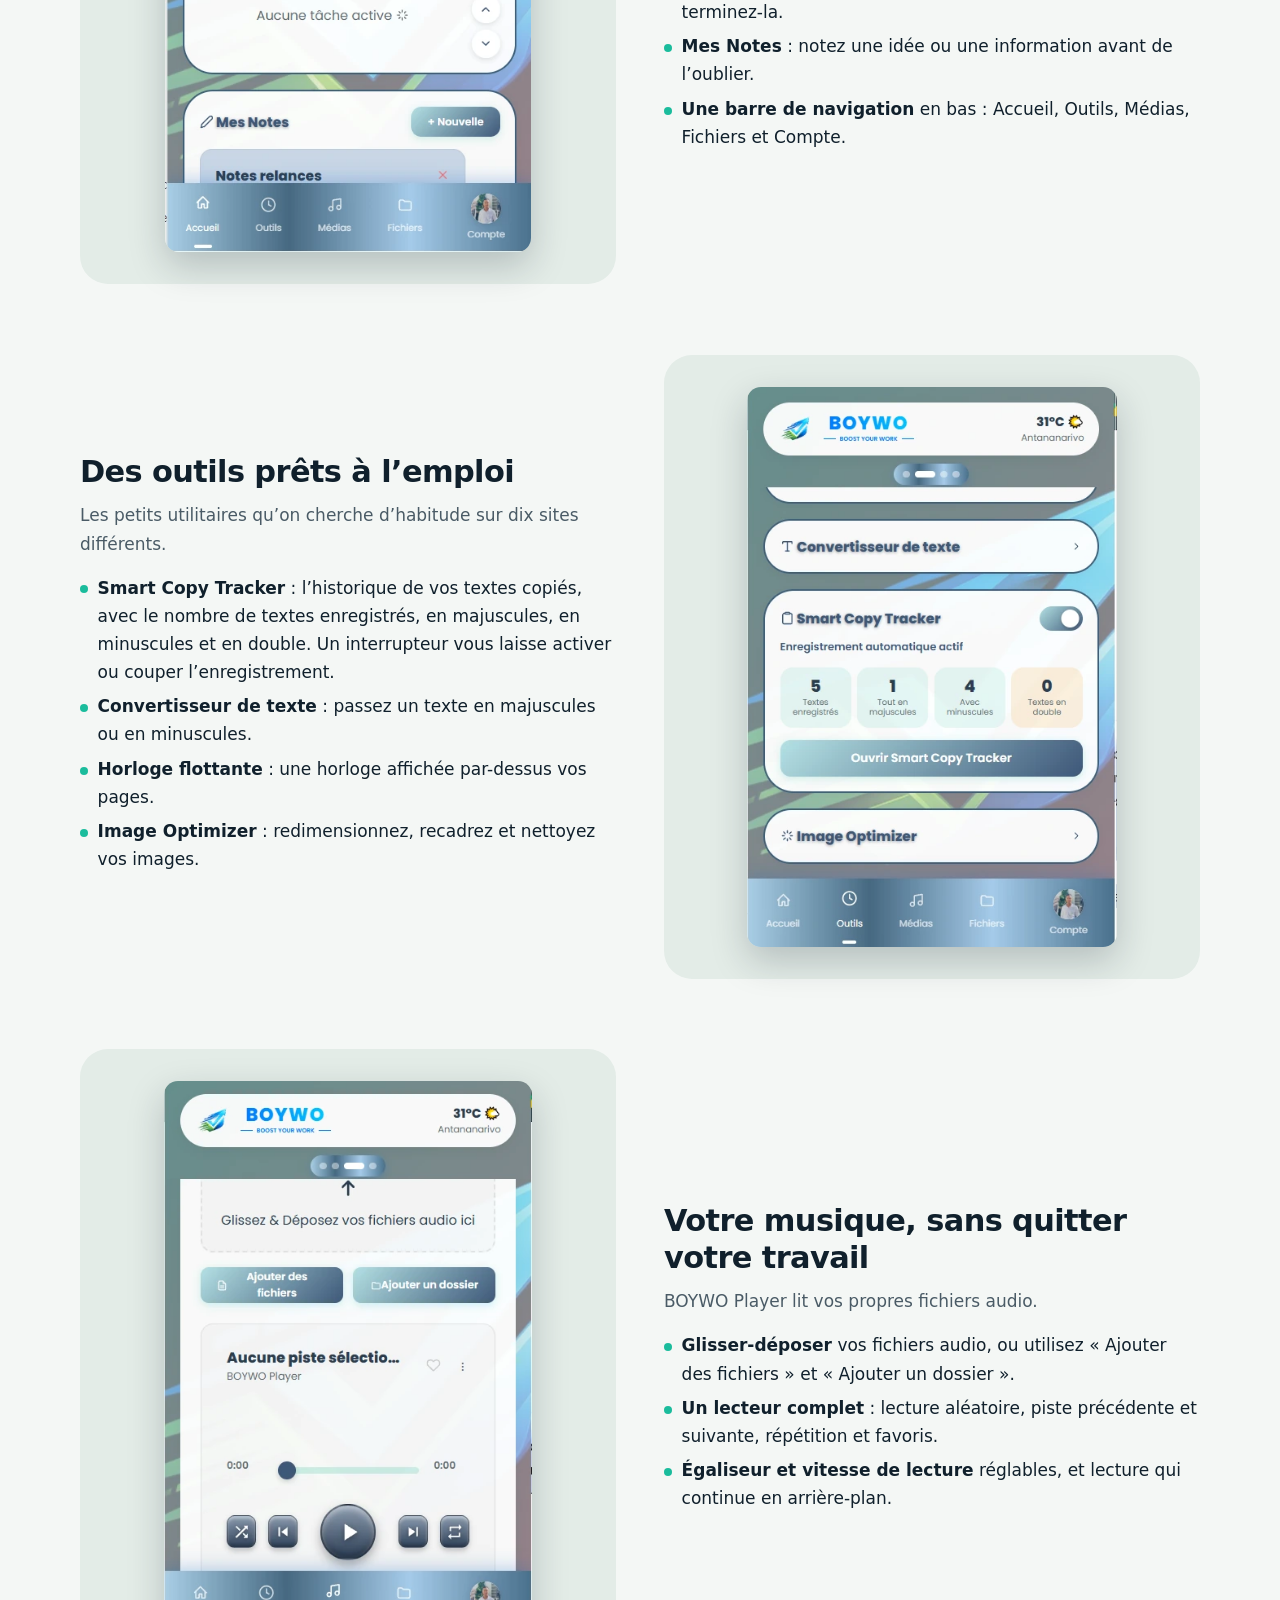
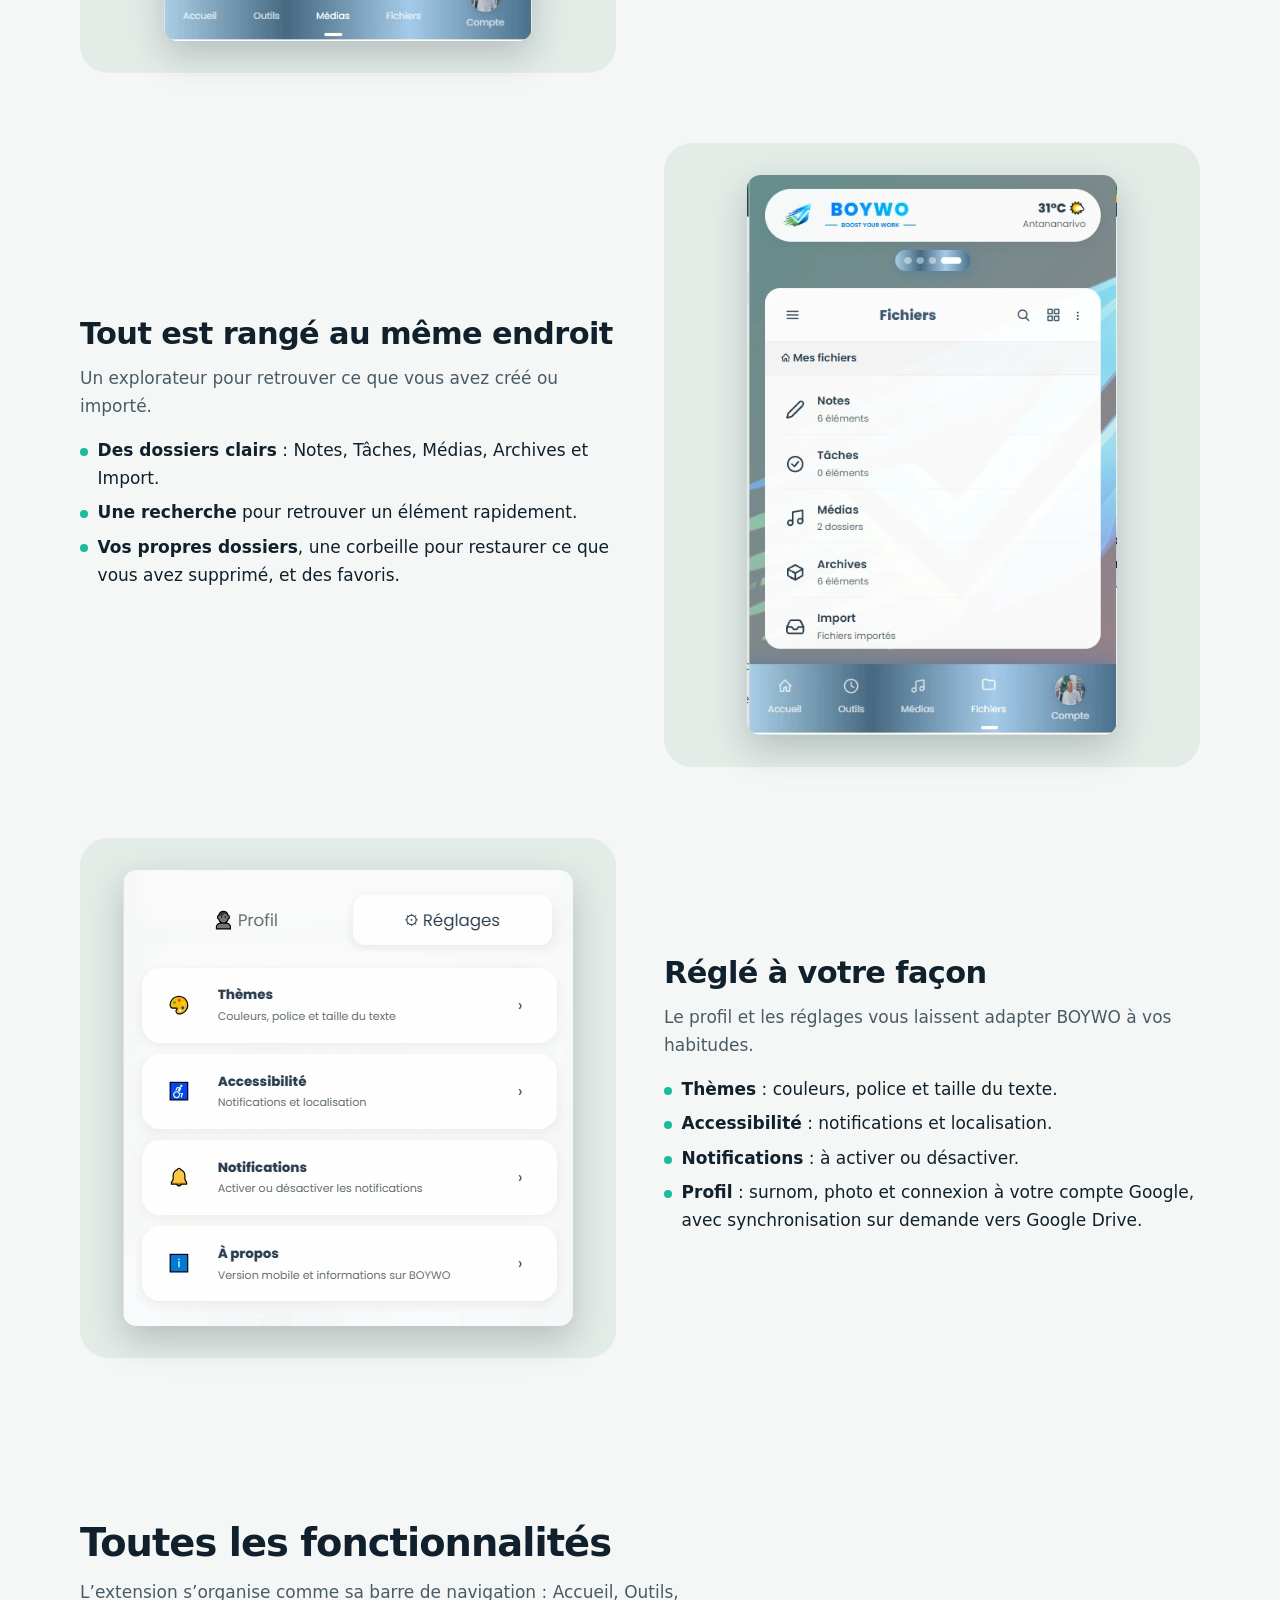
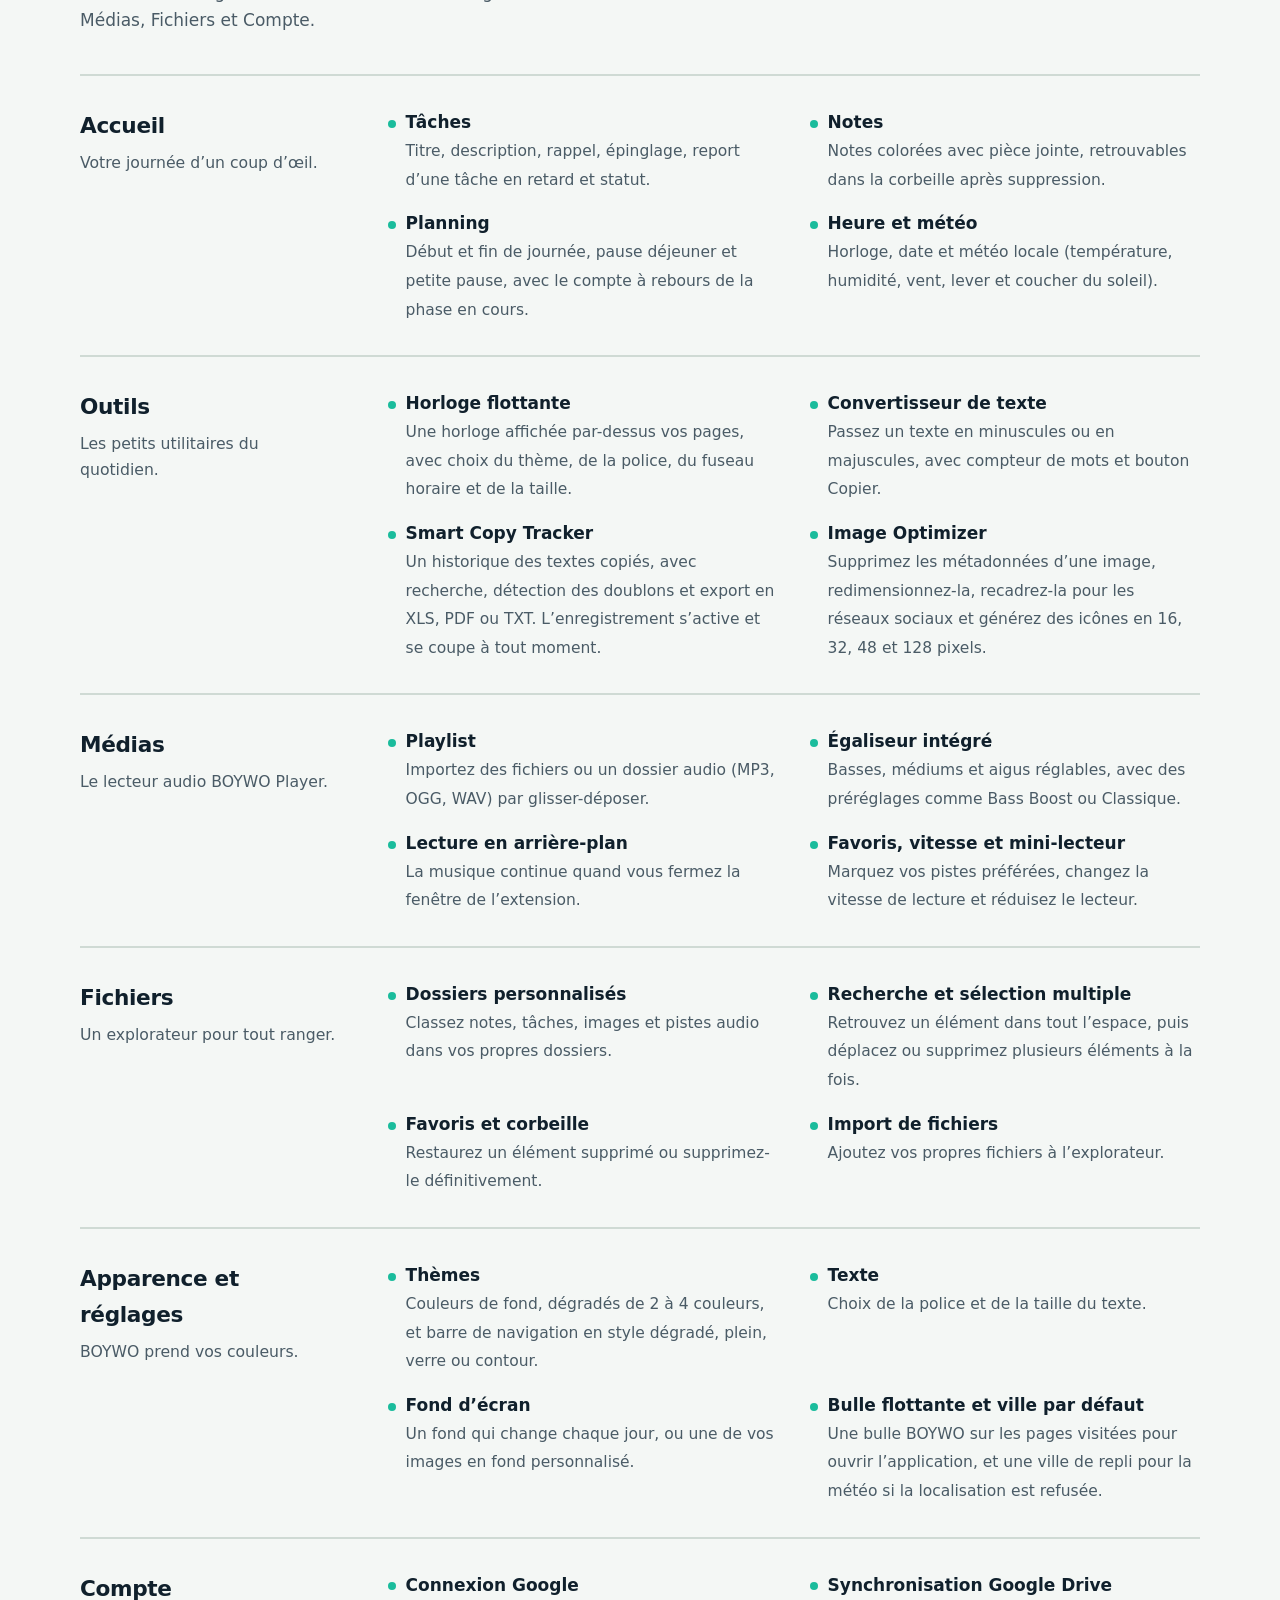
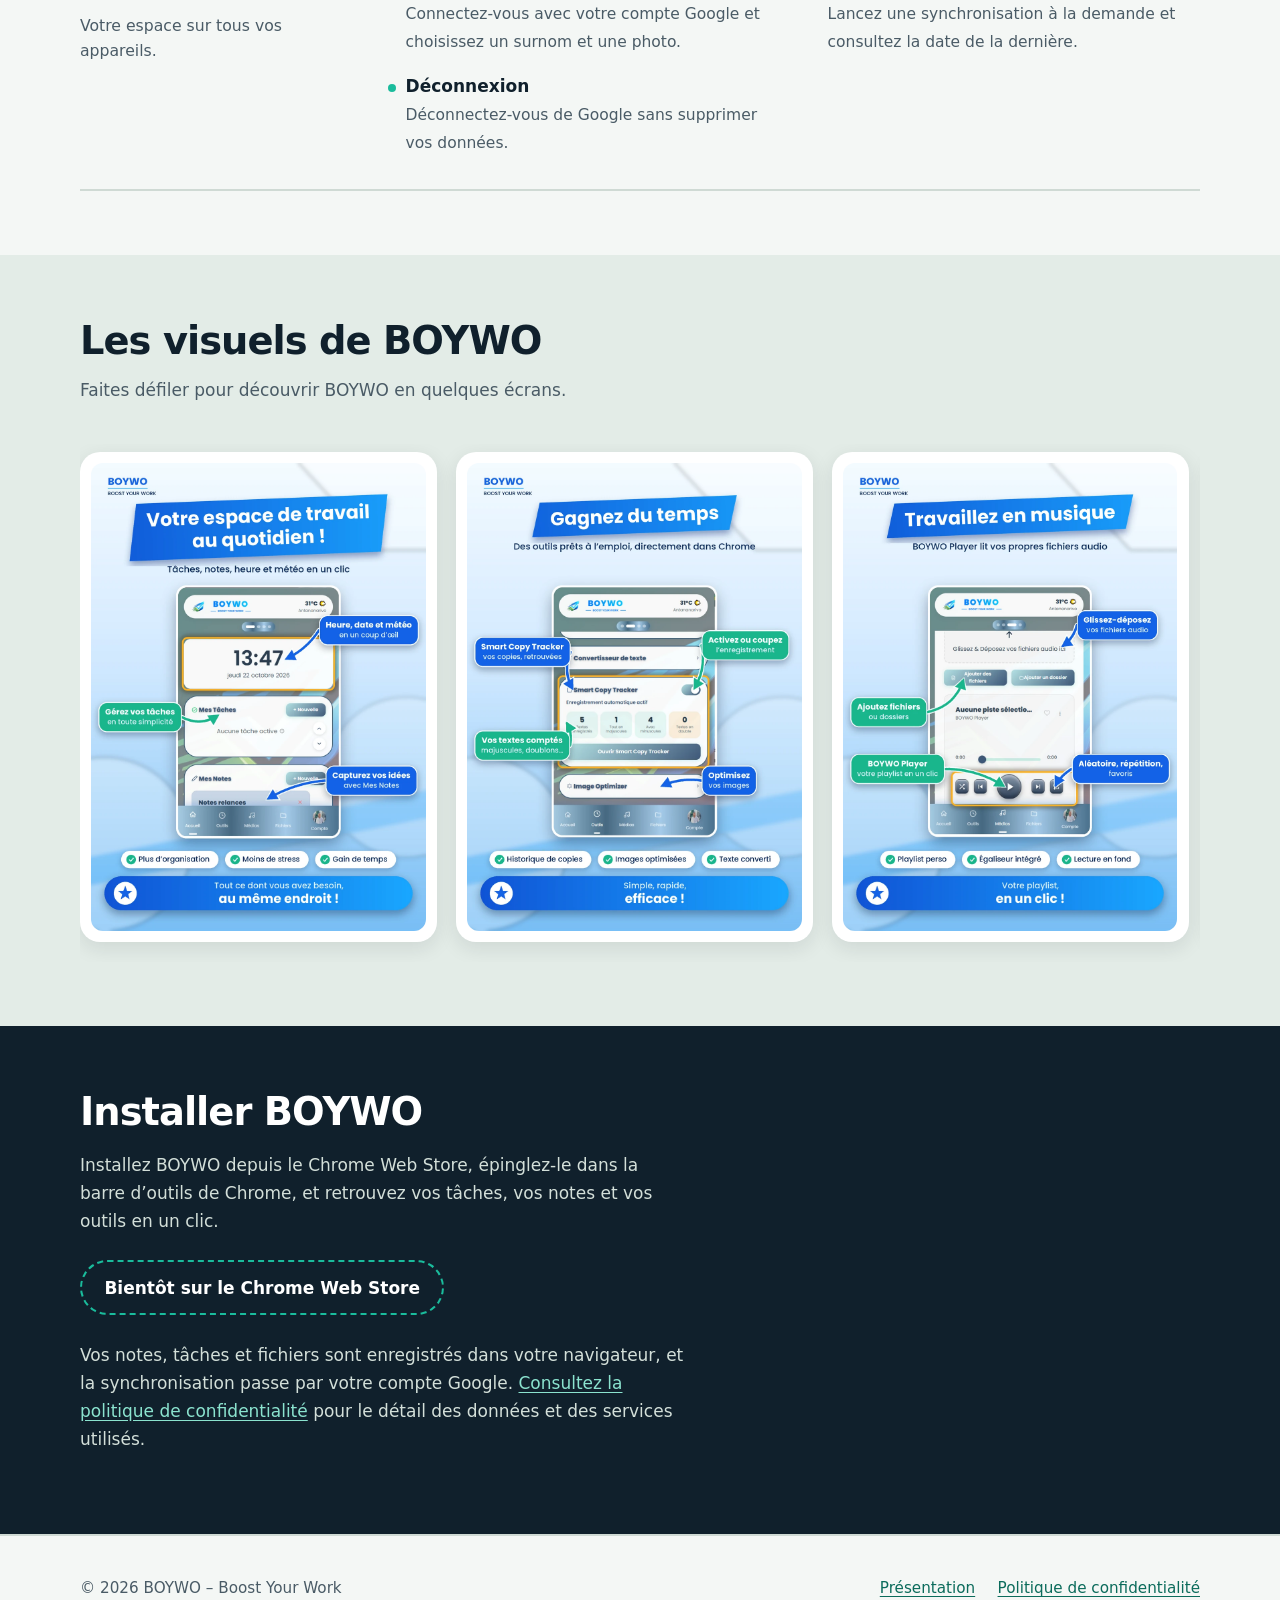
==== commit cac65fdc: "Add Google site verification meta tag" ====
--- a/index.html
+++ b/index.html
@@ -153,6 +153,7 @@
   .show.flip .shot{order:0}
 }
 </style>
+   <meta name="google-site-verification" content="JTMwqax7i4PbSSI_FW7WsfYzw3qjBDLEmoI-X6Jb5pU" />
 </head>
 <body>
 <a class="skip" href="#contenu">Aller au contenu</a>
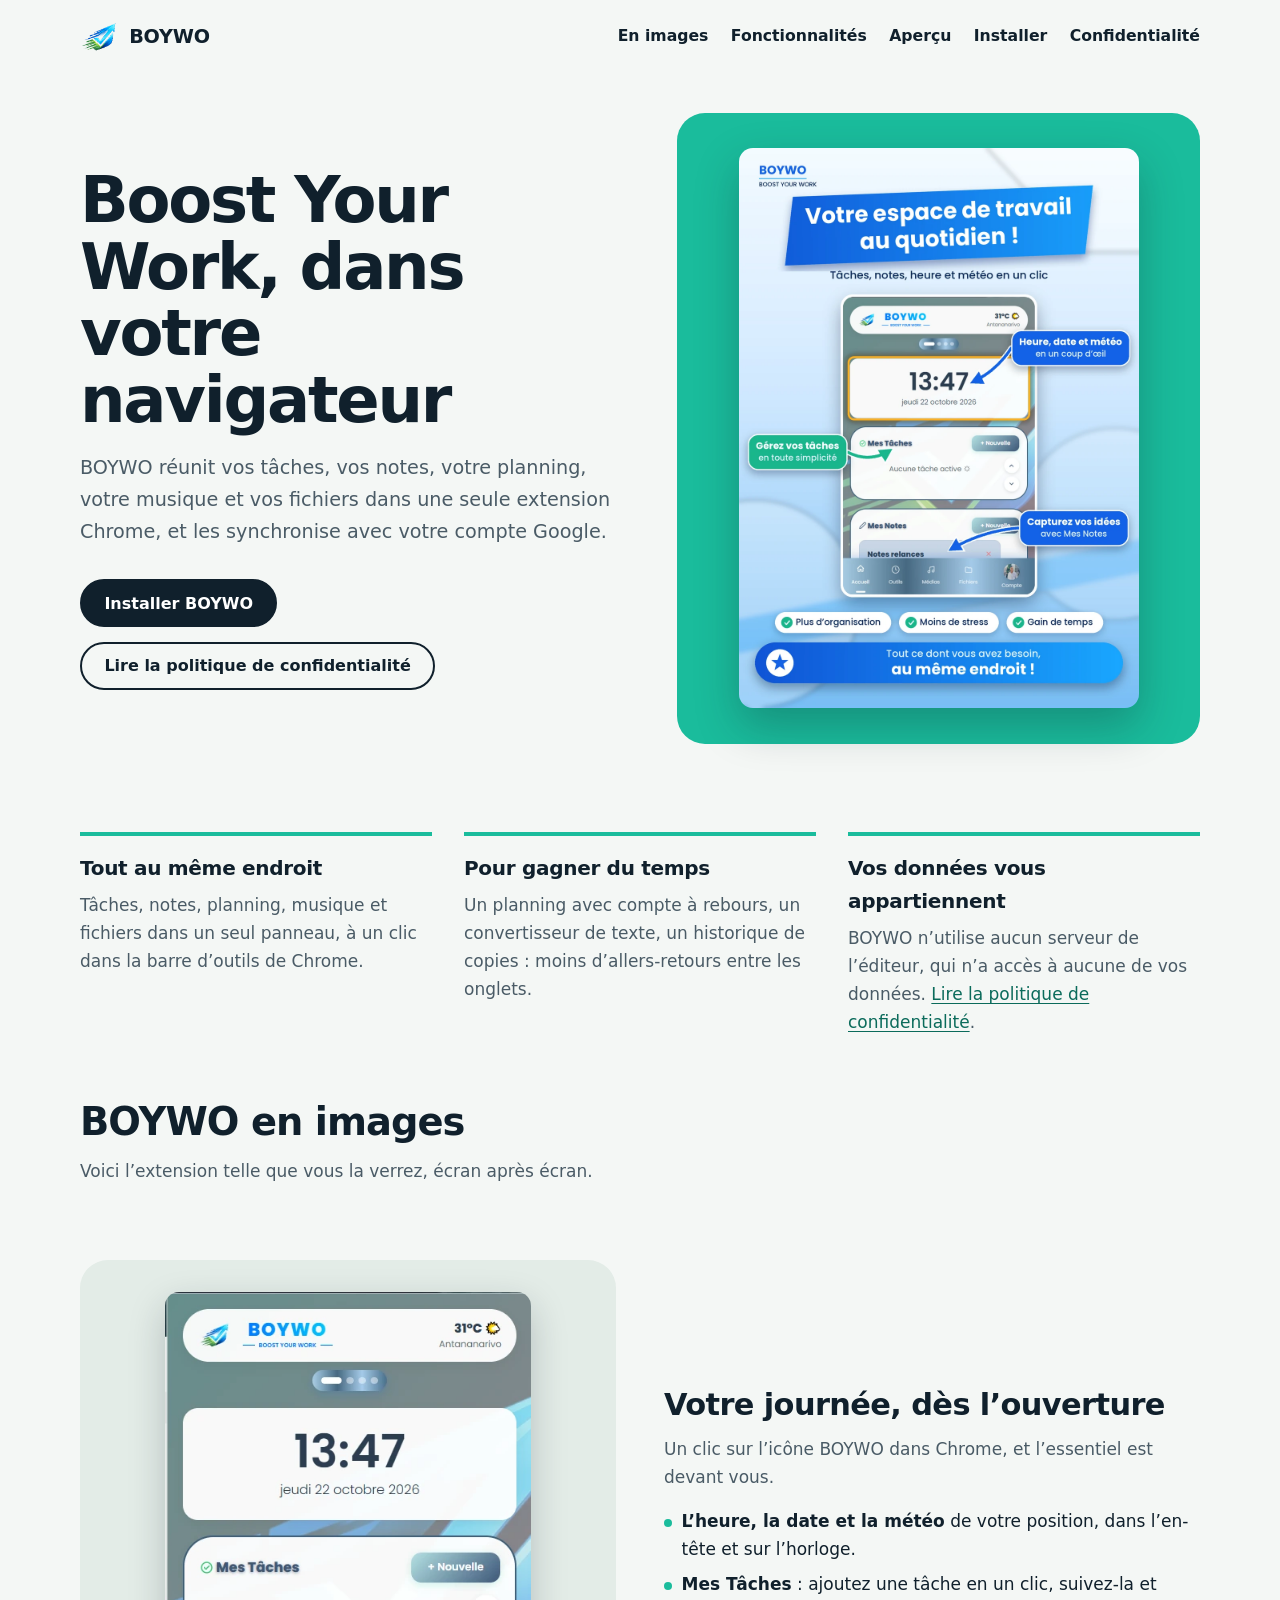
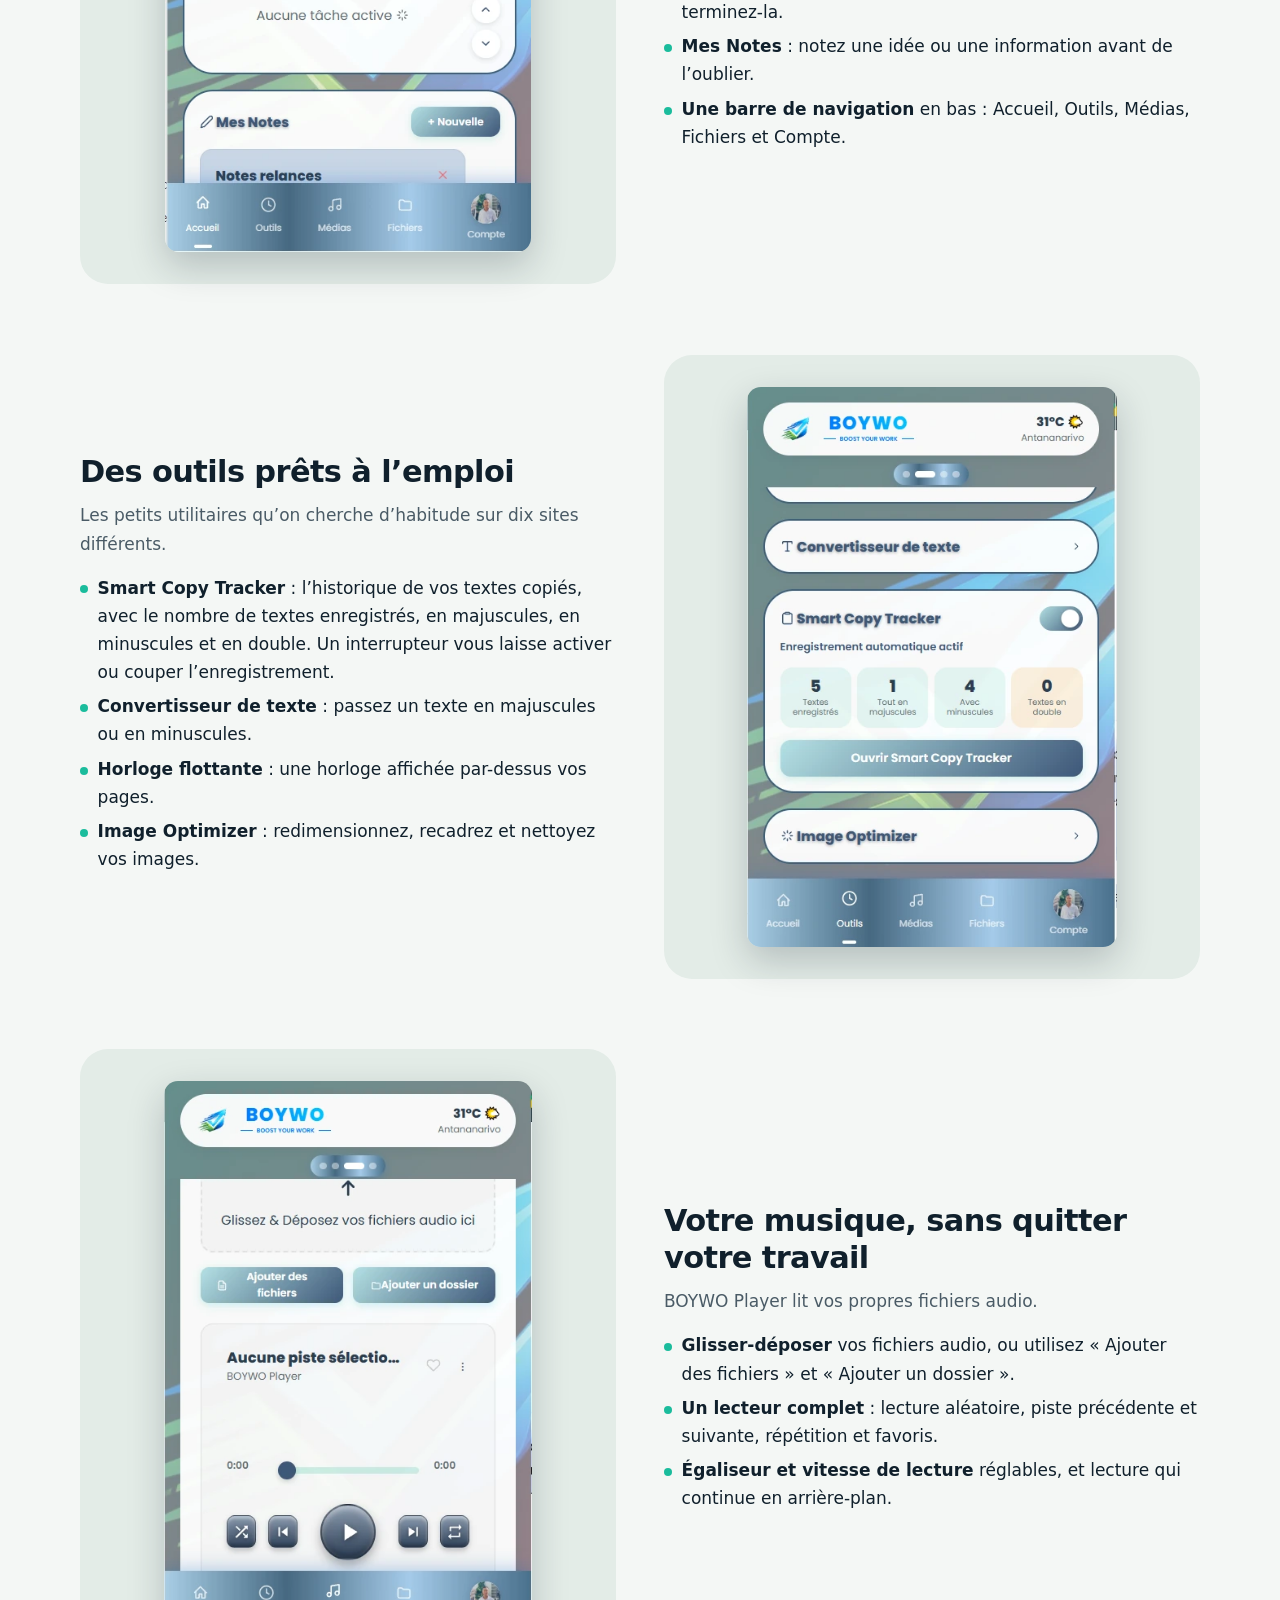
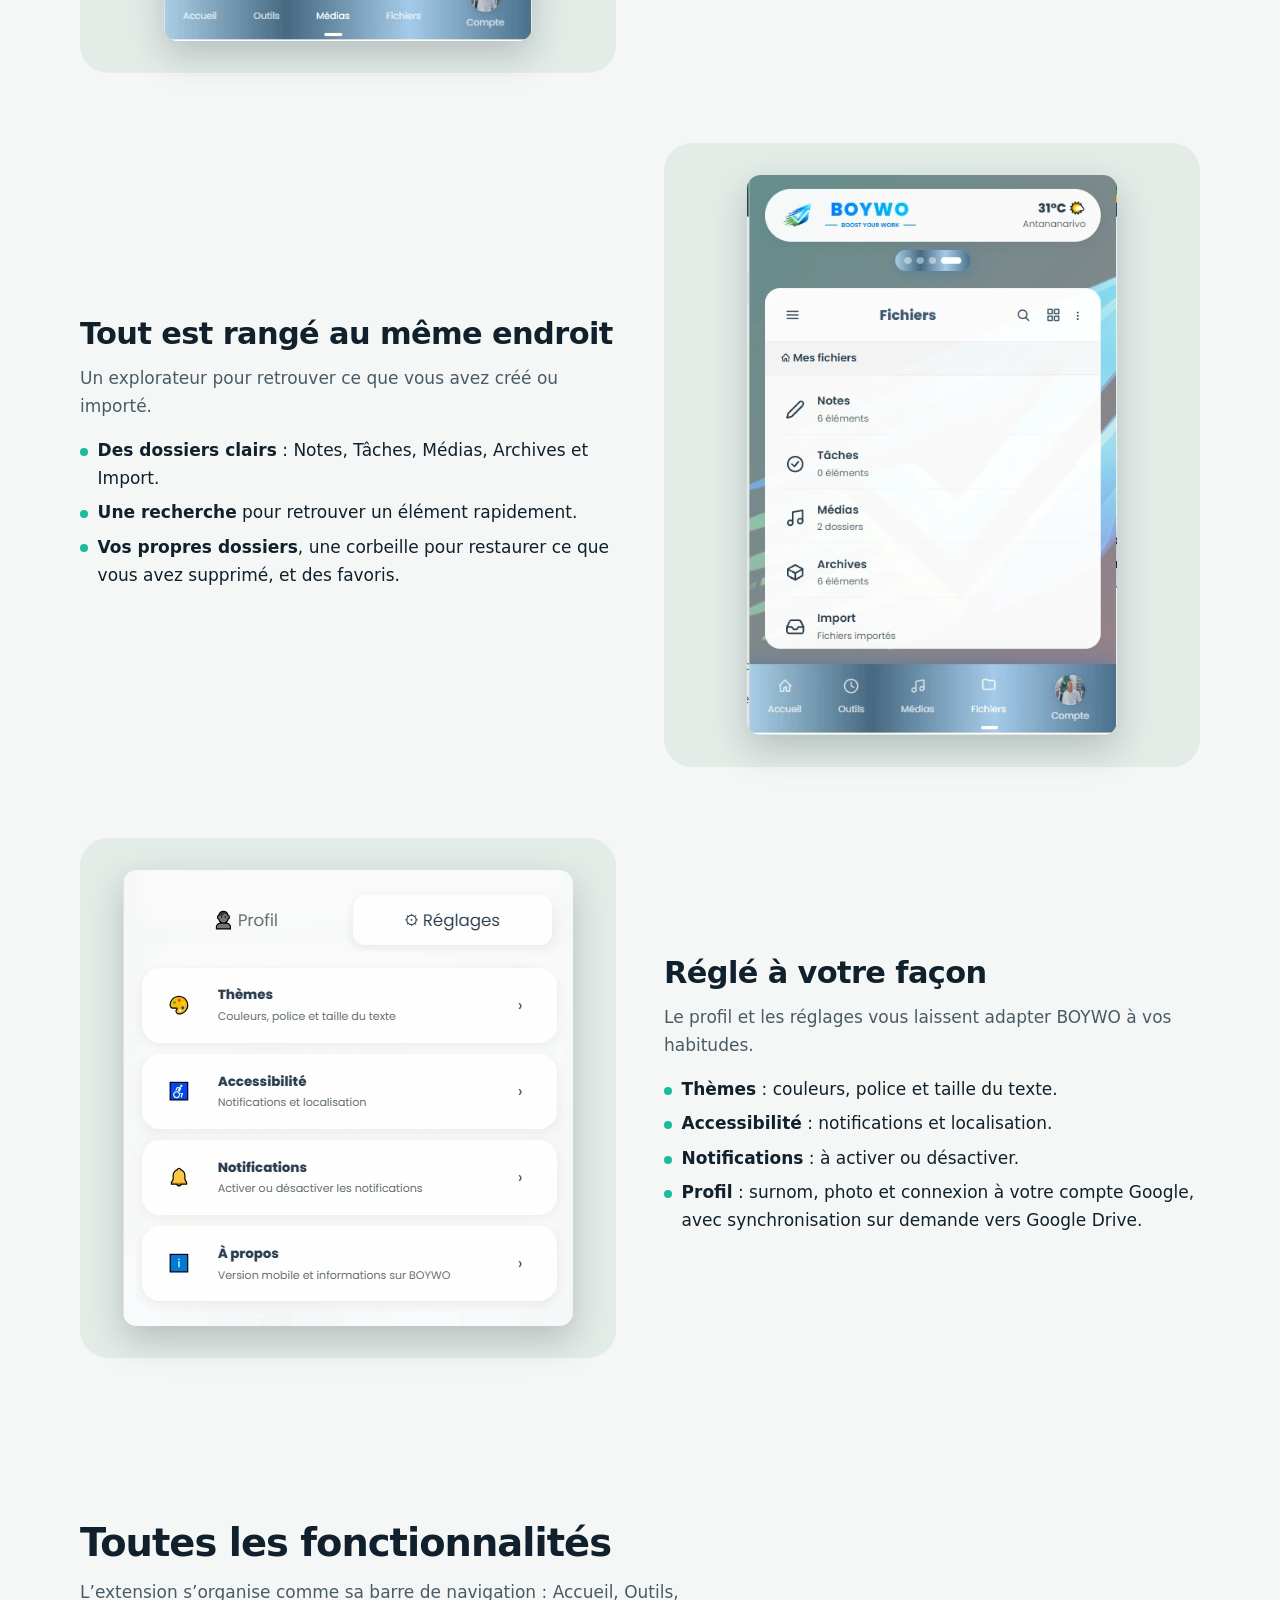
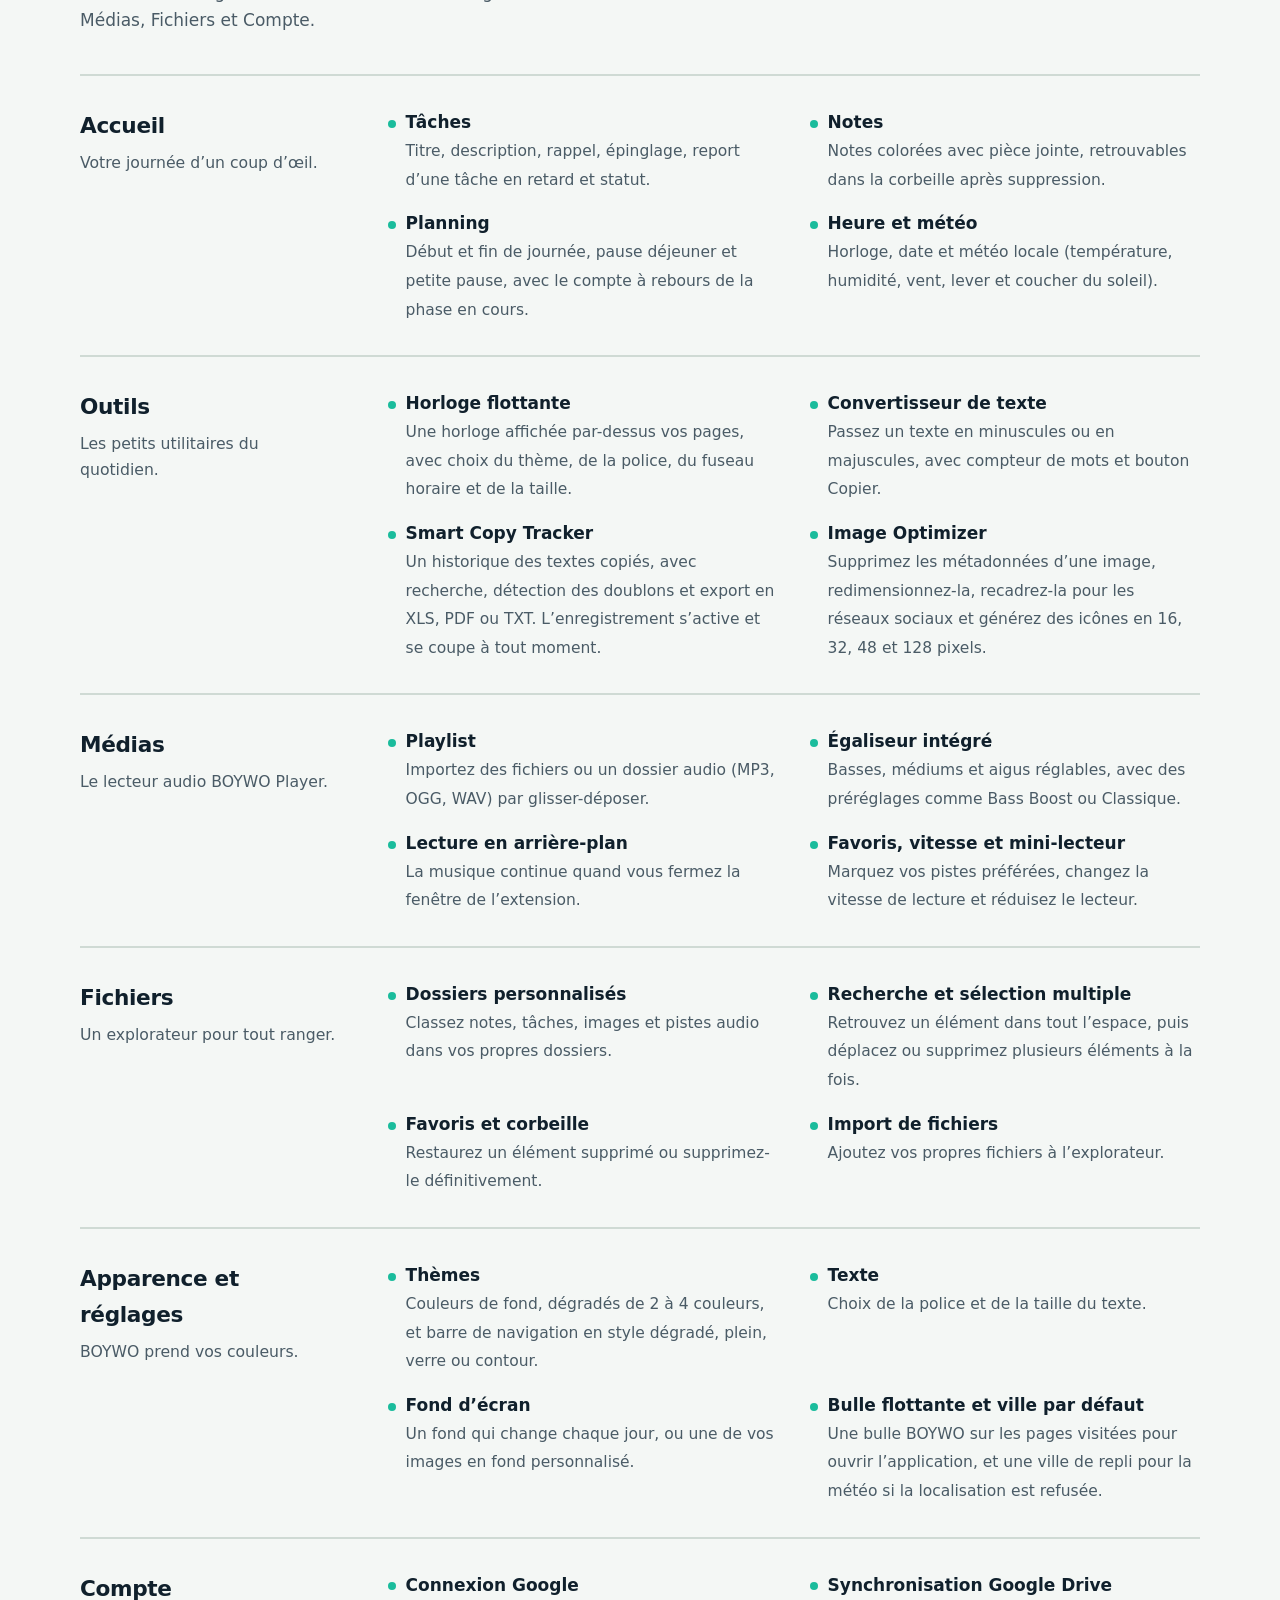
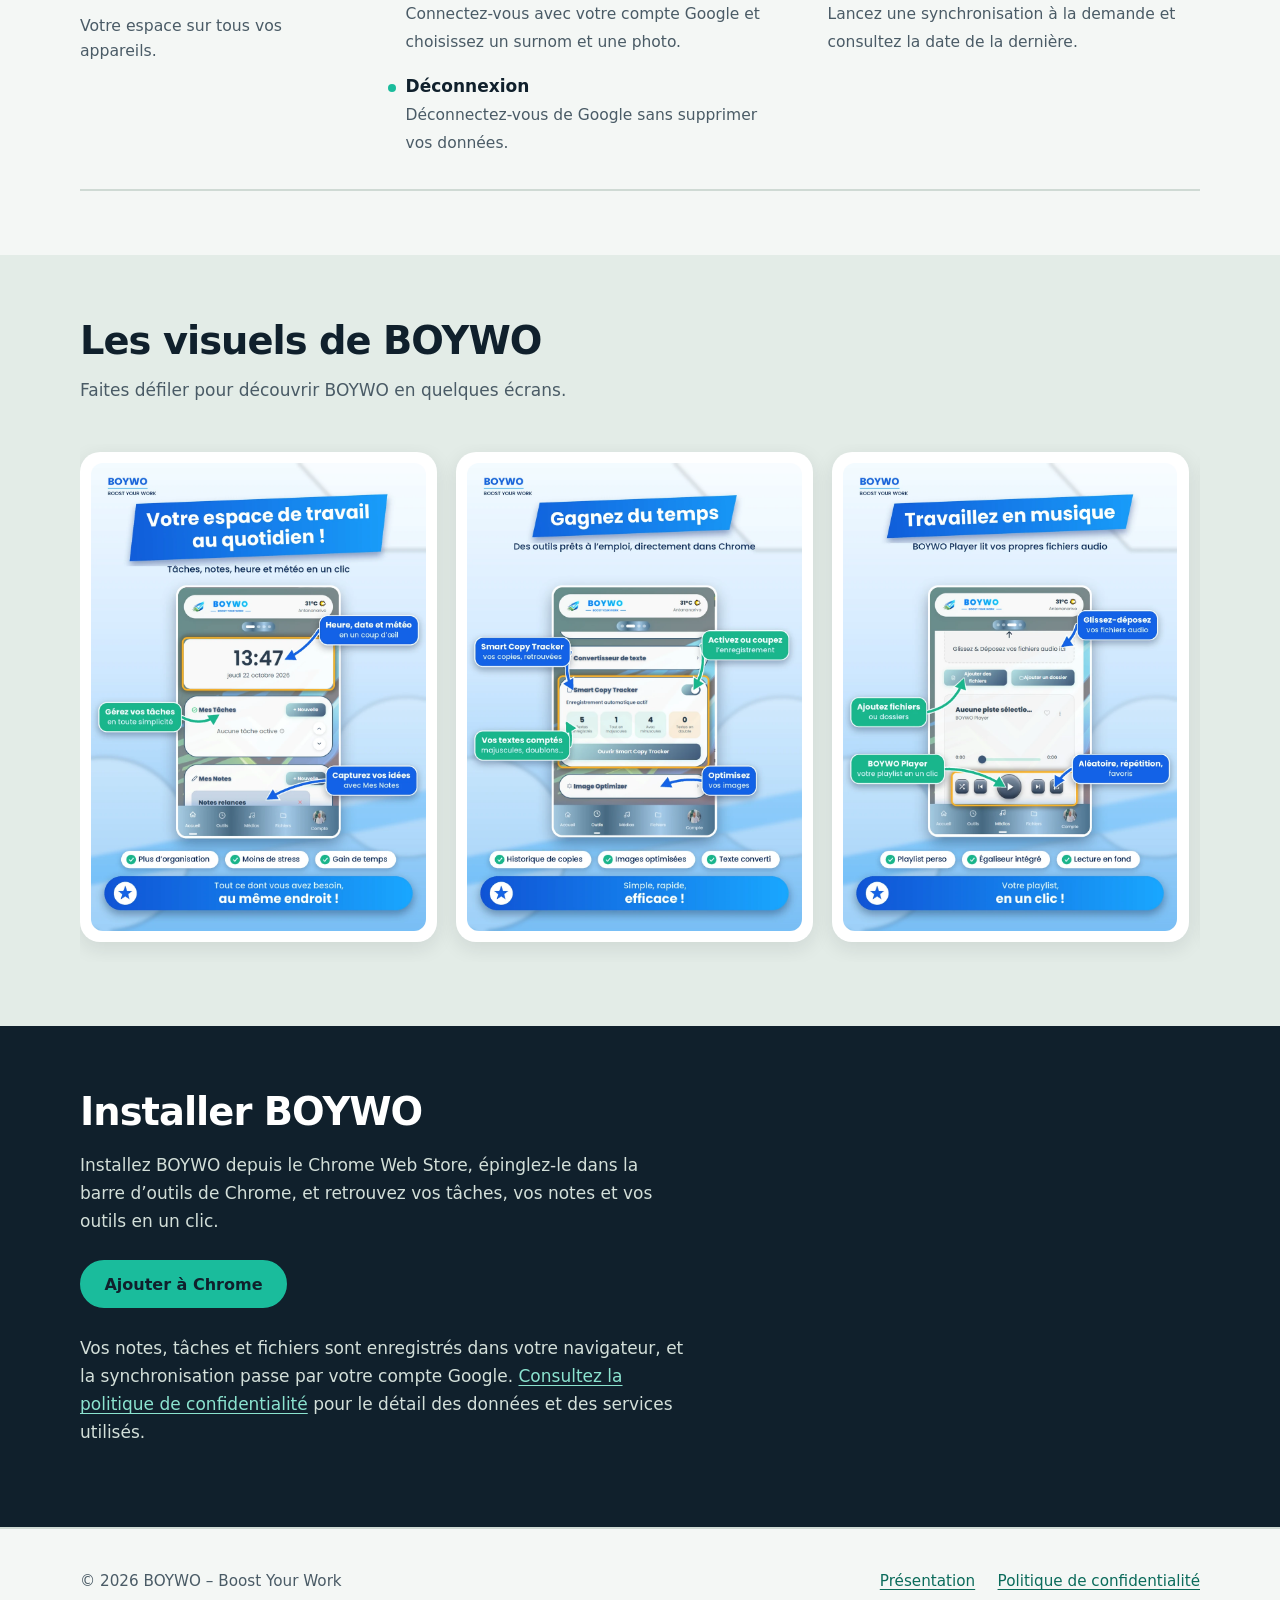
==== commit c090cc4e: "Add files via upload" ====
--- a/index.html
+++ b/index.html
@@ -152,8 +152,37 @@
   .show{grid-template-columns:1fr;gap:1.4rem}
   .show.flip .shot{order:0}
 }
+
+/* Bouton Chrome Web Store */
+.install .btn-store{background:var(--mint);border-color:var(--mint);color:var(--ink)}
+.install .btn-store:hover{background:#fff;border-color:#fff;color:var(--ink)}
+
+/* Images cliquables (agrandissement) */
+.zoomable{position:relative;cursor:zoom-in}
+.zoomable img{transition:transform .3s ease,filter .3s ease}
+.zoomable::after{content:"";position:absolute;right:14px;bottom:14px;width:42px;height:42px;border-radius:50%;background:rgba(16,32,44,.82) url("data:image/svg+xml,%3Csvg xmlns='http://www.w3.org/2000/svg' viewBox='0 0 24 24' fill='none' stroke='white' stroke-width='2' stroke-linecap='round'%3E%3Ccircle cx='11' cy='11' r='7'/%3E%3Cpath d='M21 21l-4.3-4.3M11 8v6M8 11h6'/%3E%3C/svg%3E") center/22px no-repeat;opacity:0;transform:translateY(6px);transition:opacity .25s ease,transform .25s ease;pointer-events:none}
+.zoomable:focus-visible::after{opacity:1;transform:none}
+.rail figure.zoomable{transition:transform .25s ease,box-shadow .25s ease}
+@media (hover:hover){
+  .zoomable:hover img{transform:scale(1.025);filter:brightness(1.04)}
+  .zoomable:hover::after{opacity:1;transform:none}
+  .rail figure.zoomable:hover{transform:translateY(-4px);box-shadow:0 14px 30px rgba(16,32,44,.2)}
+}
+@media (hover:none){.zoomable::after{opacity:.85;transform:none;width:36px;height:36px;background-size:18px}}
+
+/* Lightbox */
+.lightbox{position:fixed;inset:0;z-index:100;display:flex;flex-direction:column;align-items:center;justify-content:center;gap:.8rem;padding:max(1rem,env(safe-area-inset-top)) 1rem max(1rem,env(safe-area-inset-bottom));background:rgba(6,14,22,.88);-webkit-backdrop-filter:blur(3px);backdrop-filter:blur(3px);opacity:0;transition:opacity .2s ease}
+.lightbox[hidden]{display:none}
+.lightbox.open{opacity:1}
+.lightbox img{max-width:min(94vw,1100px);max-height:80vh;max-height:80dvh;width:auto;height:auto;object-fit:contain;border-radius:14px;box-shadow:0 20px 60px rgba(0,0,0,.5);background:#fff;transform:scale(.96);transition:transform .2s ease}
+.lightbox.open img{transform:none}
+.lb-cap{margin:0;color:#dbe6e0;font-size:.95rem;line-height:1.4;text-align:center;max-width:42rem}
+.lb-close{position:absolute;top:max(.8rem,env(safe-area-inset-top));right:max(.8rem,env(safe-area-inset-right));width:48px;height:48px;border-radius:50%;border:2px solid rgba(255,255,255,.7);background:rgba(16,32,44,.7);color:#fff;font:400 30px/1 var(--font);cursor:pointer;display:grid;place-items:center;padding:0}
+.lb-close:hover{background:var(--mint);border-color:var(--mint);color:var(--ink)}
+.lb-close:focus-visible{outline:3px solid #fff;outline-offset:3px}
+html.lb-lock{overflow:hidden}
+@media (prefers-reduced-motion:reduce){.zoomable img,.zoomable::after,.rail figure.zoomable,.lightbox,.lightbox img{transition:none}}
 </style>
-   <meta name="google-site-verification" content="JTMwqax7i4PbSSI_FW7WsfYzw3qjBDLEmoI-X6Jb5pU" />
 </head>
 <body>
 <a class="skip" href="#contenu">Aller au contenu</a>
@@ -178,11 +207,11 @@
         <h1 id="titre-hero">Boost Your Work, dans votre navigateur</h1>
         <p class="lead">BOYWO réunit vos tâches, vos notes, votre planning, votre musique et vos fichiers dans une seule extension Chrome, et les synchronise avec votre compte Google.</p>
         <div class="actions">
-          <a class="btn" href="#installer">Installer BOYWO</a>
+          <a class="btn" href="https://chromewebstore.google.com/detail/boywo-boost-your-work/joajfaoljmchpllcniehecddanhkolnf?pli=1" target="_blank" rel="noopener">Installer BOYWO</a>
           <a class="btn ghost" href="privacy-policy.html">Lire la politique de confidentialité</a>
         </div>
       </div>
-      <div class="stage">
+      <div class="stage zoomable" tabindex="0" role="button" aria-label="Agrandir l’image : BOYWO, votre espace de travail au quotidien : heure, tâches et notes réunies dans une seule extension Chrome">
         <img src="assets/images/presentations/promo-1-accueil.webp" width="1000" height="1400" alt="BOYWO, votre espace de travail au quotidien : heure, tâches et notes réunies dans une seule extension Chrome">
       </div>
     </div>
@@ -201,7 +230,7 @@
       <h2 id="titre-captures">BOYWO en images</h2>
       <p class="intro">Voici l’extension telle que vous la verrez, écran après écran.</p>
       <article class="show">
-        <div class="shot"><img src="assets/images/presentations/ecran-accueil.webp" width="452" height="690" alt="Écran d’accueil de BOYWO : l’heure, la date, la météo, les tâches, les notes et la barre de navigation" loading="lazy" decoding="async"></div>
+        <div class="shot zoomable" tabindex="0" role="button" aria-label="Agrandir l’image : Écran d’accueil de BOYWO : l’heure, la date, la météo, les tâches, les notes et la barre de navigation"><img src="assets/images/presentations/ecran-accueil.webp" width="452" height="690" alt="Écran d’accueil de BOYWO : l’heure, la date, la météo, les tâches, les notes et la barre de navigation" loading="lazy" decoding="async"></div>
         <div>
           <h3>Votre journée, dès l’ouverture</h3>
           <p>Un clic sur l’icône BOYWO dans Chrome, et l’essentiel est devant vous.</p>
@@ -214,7 +243,7 @@
         </div>
       </article>
       <article class="show flip">
-        <div class="shot"><img src="assets/images/presentations/ecran-outils.webp" width="454" height="687" alt="Onglet Outils de BOYWO : convertisseur de texte, Smart Copy Tracker avec ses compteurs, et Image Optimizer" loading="lazy" decoding="async"></div>
+        <div class="shot zoomable" tabindex="0" role="button" aria-label="Agrandir l’image : Onglet Outils de BOYWO : convertisseur de texte, Smart Copy Tracker avec ses compteurs, et Image Optimizer"><img src="assets/images/presentations/ecran-outils.webp" width="454" height="687" alt="Onglet Outils de BOYWO : convertisseur de texte, Smart Copy Tracker avec ses compteurs, et Image Optimizer" loading="lazy" decoding="async"></div>
         <div>
           <h3>Des outils prêts à l’emploi</h3>
           <p>Les petits utilitaires qu’on cherche d’habitude sur dix sites différents.</p>
@@ -227,7 +256,7 @@
         </div>
       </article>
       <article class="show">
-        <div class="shot"><img src="assets/images/presentations/ecran-medias.webp" width="452" height="686" alt="Onglet Médias de BOYWO : zone de dépôt de fichiers audio et lecteur BOYWO Player" loading="lazy" decoding="async"></div>
+        <div class="shot zoomable" tabindex="0" role="button" aria-label="Agrandir l’image : Onglet Médias de BOYWO : zone de dépôt de fichiers audio et lecteur BOYWO Player"><img src="assets/images/presentations/ecran-medias.webp" width="452" height="686" alt="Onglet Médias de BOYWO : zone de dépôt de fichiers audio et lecteur BOYWO Player" loading="lazy" decoding="async"></div>
         <div>
           <h3>Votre musique, sans quitter votre travail</h3>
           <p>BOYWO Player lit vos propres fichiers audio.</p>
@@ -239,7 +268,7 @@
         </div>
       </article>
       <article class="show flip">
-        <div class="shot"><img src="assets/images/presentations/ecran-fichiers.webp" width="454" height="688" alt="Explorateur de fichiers de BOYWO : dossiers Notes, Tâches, Médias, Archives et Import" loading="lazy" decoding="async"></div>
+        <div class="shot zoomable" tabindex="0" role="button" aria-label="Agrandir l’image : Explorateur de fichiers de BOYWO : dossiers Notes, Tâches, Médias, Archives et Import"><img src="assets/images/presentations/ecran-fichiers.webp" width="454" height="688" alt="Explorateur de fichiers de BOYWO : dossiers Notes, Tâches, Médias, Archives et Import" loading="lazy" decoding="async"></div>
         <div>
           <h3>Tout est rangé au même endroit</h3>
           <p>Un explorateur pour retrouver ce que vous avez créé ou importé.</p>
@@ -251,7 +280,7 @@
         </div>
       </article>
       <article class="show">
-        <div class="shot"><img src="assets/images/presentations/ecran-reglages.webp" width="450" height="456" alt="Réglages de BOYWO : Thèmes, Accessibilité, Notifications et À propos" loading="lazy" decoding="async"></div>
+        <div class="shot zoomable" tabindex="0" role="button" aria-label="Agrandir l’image : Réglages de BOYWO : Thèmes, Accessibilité, Notifications et À propos"><img src="assets/images/presentations/ecran-reglages.webp" width="450" height="456" alt="Réglages de BOYWO : Thèmes, Accessibilité, Notifications et À propos" loading="lazy" decoding="async"></div>
         <div>
           <h3>Réglé à votre façon</h3>
           <p>Le profil et les réglages vous laissent adapter BOYWO à vos habitudes.</p>
@@ -355,11 +384,11 @@
       <h2 id="titre-apercu">Les visuels de BOYWO</h2>
       <p class="intro">Faites défiler pour découvrir BOYWO en quelques écrans.</p>
       <ul class="rail" tabindex="0" aria-label="Visuels de présentation de BOYWO, défilement horizontal">
-        <li style="display:contents"><figure><img src="assets/images/presentations/promo-1-accueil.webp" width="1000" height="1400" alt="Votre espace de travail au quotidien : heure, date, météo, tâches et notes en un clic" loading="lazy" decoding="async"></figure></li>
-        <li style="display:contents"><figure><img src="assets/images/presentations/promo-2-outils.webp" width="1000" height="1400" alt="Gagnez du temps avec les outils BOYWO : Smart Copy Tracker, convertisseur de texte et Image Optimizer" loading="lazy" decoding="async"></figure></li>
-        <li style="display:contents"><figure><img src="assets/images/presentations/promo-3-medias.webp" width="1000" height="1400" alt="Travaillez en musique avec BOYWO Player : glisser-déposer, playlist et commandes de lecture" loading="lazy" decoding="async"></figure></li>
-        <li style="display:contents"><figure><img src="assets/images/presentations/promo-4-fichiers.webp" width="1000" height="1400" alt="Retrouvez tout, tout de suite : explorateur de fichiers avec recherche, notes, tâches, médias, archives et import" loading="lazy" decoding="async"></figure></li>
-        <li style="display:contents"><figure><img src="assets/images/presentations/promo-5-reglages.webp" width="1000" height="1400" alt="Personnalisez votre espace : thèmes, accessibilité, notifications et informations sur BOYWO" loading="lazy" decoding="async"></figure></li>
+        <li style="display:contents"><figure class="zoomable" tabindex="0" role="button" aria-label="Agrandir l’image : Votre espace de travail au quotidien : heure, date, météo, tâches et notes en un clic"><img src="assets/images/presentations/promo-1-accueil.webp" width="1000" height="1400" alt="Votre espace de travail au quotidien : heure, date, météo, tâches et notes en un clic" loading="lazy" decoding="async"></figure></li>
+        <li style="display:contents"><figure class="zoomable" tabindex="0" role="button" aria-label="Agrandir l’image : Gagnez du temps avec les outils BOYWO : Smart Copy Tracker, convertisseur de texte et Image Optimizer"><img src="assets/images/presentations/promo-2-outils.webp" width="1000" height="1400" alt="Gagnez du temps avec les outils BOYWO : Smart Copy Tracker, convertisseur de texte et Image Optimizer" loading="lazy" decoding="async"></figure></li>
+        <li style="display:contents"><figure class="zoomable" tabindex="0" role="button" aria-label="Agrandir l’image : Travaillez en musique avec BOYWO Player : glisser-déposer, playlist et commandes de lecture"><img src="assets/images/presentations/promo-3-medias.webp" width="1000" height="1400" alt="Travaillez en musique avec BOYWO Player : glisser-déposer, playlist et commandes de lecture" loading="lazy" decoding="async"></figure></li>
+        <li style="display:contents"><figure class="zoomable" tabindex="0" role="button" aria-label="Agrandir l’image : Retrouvez tout, tout de suite : explorateur de fichiers avec recherche, notes, tâches, médias, archives et import"><img src="assets/images/presentations/promo-4-fichiers.webp" width="1000" height="1400" alt="Retrouvez tout, tout de suite : explorateur de fichiers avec recherche, notes, tâches, médias, archives et import" loading="lazy" decoding="async"></figure></li>
+        <li style="display:contents"><figure class="zoomable" tabindex="0" role="button" aria-label="Agrandir l’image : Personnalisez votre espace : thèmes, accessibilité, notifications et informations sur BOYWO"><img src="assets/images/presentations/promo-5-reglages.webp" width="1000" height="1400" alt="Personnalisez votre espace : thèmes, accessibilité, notifications et informations sur BOYWO" loading="lazy" decoding="async"></figure></li>
       </ul>
     </div>
   </section>
@@ -369,9 +398,7 @@
       <h2 id="titre-install">Installer BOYWO</h2>
       <p>Installez BOYWO depuis le Chrome Web Store, épinglez-le dans la barre d’outils de Chrome, et retrouvez vos tâches, vos notes et vos outils en un clic.</p>
       <div class="actions">
-        <!-- À REMPLACER quand la fiche Chrome Web Store est publiée :
-             <a class="btn" href="LIEN_CHROME_WEB_STORE">Ajouter à Chrome</a> -->
-        <span class="badge-soon">Bientôt sur le Chrome Web Store</span>
+        <a class="btn btn-store" href="https://chromewebstore.google.com/detail/boywo-boost-your-work/joajfaoljmchpllcniehecddanhkolnf?pli=1" target="_blank" rel="noopener">Ajouter à Chrome</a>
       </div>
       <p>Vos notes, tâches et fichiers sont enregistrés dans votre navigateur, et la synchronisation passe par votre compte Google. <a href="privacy-policy.html">Consultez la politique de confidentialité</a> pour le détail des données et des services utilisés.</p>
     </div>
@@ -387,5 +414,58 @@
     </nav>
   </div>
 </footer>
+<div class="lightbox" id="lightbox" role="dialog" aria-modal="true" aria-label="Image agrandie" hidden>
+  <button type="button" class="lb-close" aria-label="Fermer l’image agrandie">&times;</button>
+  <img src="" alt="">
+  <p class="lb-cap"></p>
+</div>
+<script>
+(function () {
+  var lb = document.getElementById('lightbox');
+  if (!lb) return;
+  var img = lb.querySelector('img'), cap = lb.querySelector('.lb-cap'), closeBtn = lb.querySelector('.lb-close');
+  var opener = null, root = document.documentElement;
+
+  function open(el) {
+    var src = el.querySelector('img');
+    if (!src) return;
+    opener = el;
+    img.src = src.currentSrc || src.src;
+    img.alt = src.alt || '';
+    cap.textContent = src.alt || '';
+    lb.hidden = false;
+    root.classList.add('lb-lock');
+    requestAnimationFrame(function () { lb.classList.add('open'); });
+    closeBtn.focus();
+  }
+  function close() {
+    if (lb.hidden) return;
+    lb.classList.remove('open');
+    lb.hidden = true;
+    img.removeAttribute('src');
+    root.classList.remove('lb-lock');
+    if (opener) { opener.focus(); opener = null; }
+  }
+
+  document.addEventListener('click', function (e) {
+    var z = e.target.closest('.zoomable');
+    if (z && lb.hidden) open(z);
+  });
+  document.addEventListener('keydown', function (e) {
+    if (!lb.hidden) {
+      if (e.key === 'Escape' || e.key === 'Esc') { e.preventDefault(); close(); }
+      else if (e.key === 'Tab') { e.preventDefault(); closeBtn.focus(); }
+      return;
+    }
+    if ((e.key === 'Enter' || e.key === ' ') && e.target.classList && e.target.classList.contains('zoomable')) {
+      e.preventDefault();
+      open(e.target);
+    }
+  });
+  lb.addEventListener('click', function (e) {
+    if (e.target !== img && e.target !== cap) close();
+  });
+})();
+</script>
 </body>
 </html>
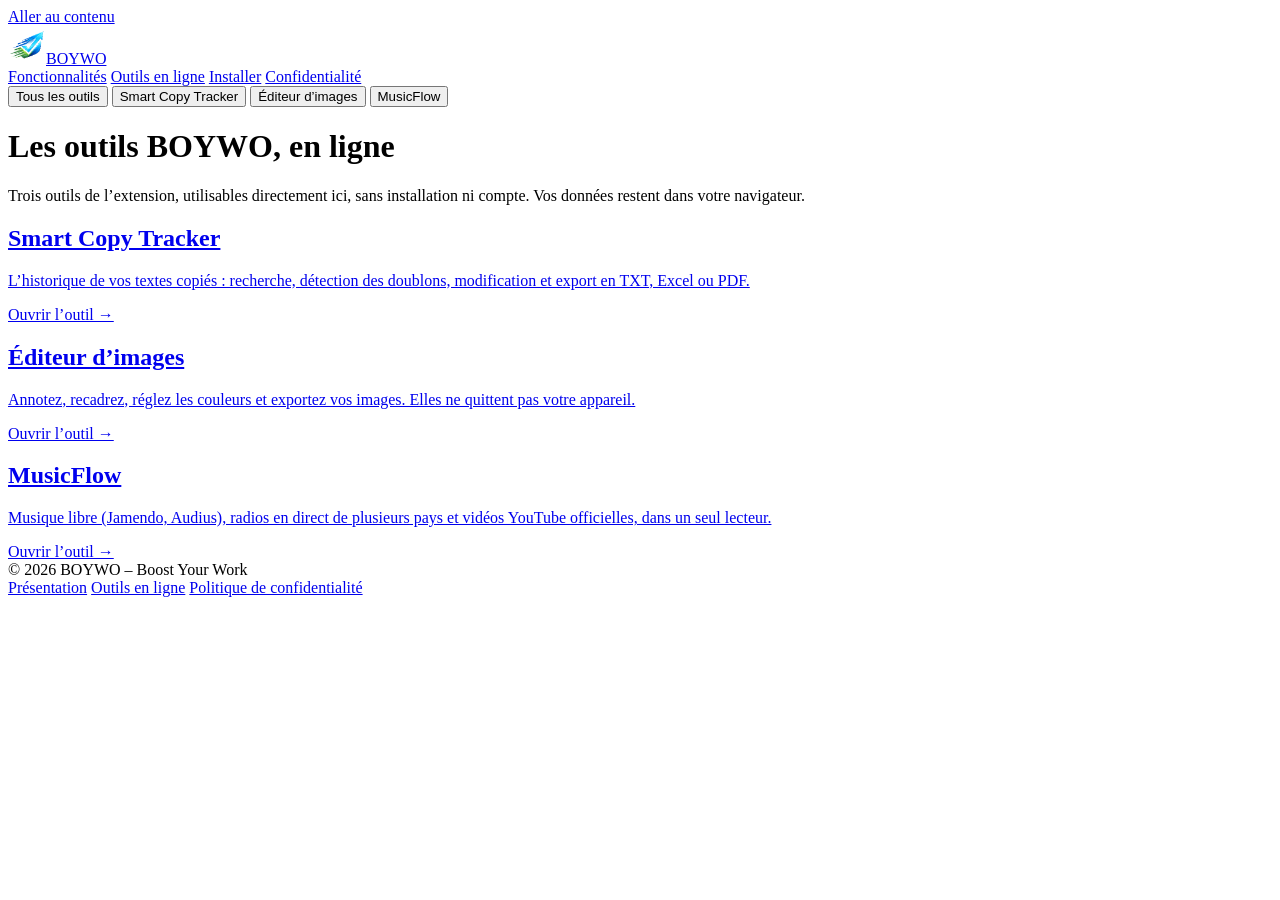
==== commit 810d949b: "Add files via upload" ====
--- a/index.html
+++ b/index.html
@@ -3,469 +3,83 @@
 <head>
 <meta charset="UTF-8">
 <meta name="viewport" content="width=device-width, initial-scale=1">
-<title>BOYWO – Boost Your Work : tâches, notes, planning, médias et fichiers dans Chrome</title>
-<meta name="description" content="BOYWO est une extension Chrome qui réunit tâches, notes, planning, lecteur audio, explorateur de fichiers et outils de productivité, avec synchronisation Google Drive.">
+<title>Outils en ligne – BOYWO</title>
+<meta name="description" content="Smart Copy Tracker, éditeur d’images et MusicFlow réunis au même endroit, directement dans votre navigateur et sans compte.">
 <meta name="theme-color" content="#1abc9c">
-<link rel="canonical" href="https://jacquardo.github.io/BOYWO-Boost-Your-Work/">
-<meta property="og:url" content="https://jacquardo.github.io/BOYWO-Boost-Your-Work/">
-<link rel="icon" href="assets/icons/icon-128.png">
-<meta property="og:type" content="website">
-<meta property="og:title" content="BOYWO – Boost Your Work">
-<meta property="og:description" content="Tâches, notes, planning, médias et fichiers réunis dans une extension Chrome.">
-<meta property="og:image" content="https://jacquardo.github.io/BOYWO-Boost-Your-Work/assets/images/presentations/promo-1-accueil.webp">
-<style>
-/* BOYWO – site de présentation (presentation.html, privacy-policy.html)
-   Fichier indépendant : ne touche ni css/style.css ni css/smart-copy.css de l'extension. */
-:root{
-  --ink:#10202c; --paper:#f4f7f5; --mint:#1abc9c; --teal:#0b6b5b;
-  --sand:#e3ece7; --line:#cfdad4; --white:#fff; --muted:#4a5b66;
-  --radius:20px;
-  --font:"Segoe UI Variable Display","Avenir Next","Helvetica Neue",system-ui,-apple-system,"Segoe UI",Roboto,sans-serif;
-}
-*,*::before,*::after{box-sizing:border-box}
-html{scroll-behavior:smooth;-webkit-text-size-adjust:100%}
-body{margin:0;background:var(--paper);color:var(--ink);font:400 1.0625rem/1.65 var(--font)}
-img{display:block;max-width:100%;height:auto}
-a{color:var(--teal);text-underline-offset:.18em}
-a:hover{color:var(--ink)}
-:focus-visible{outline:3px solid var(--ink);outline-offset:3px;border-radius:6px}
-.wrap{width:min(1120px,100% - 2.5rem);margin-inline:auto}
-.skip{position:absolute;left:-999px;top:0;background:var(--ink);color:#fff;padding:.6rem 1rem;z-index:10}
-.skip:focus{left:1rem;top:1rem}
-
-/* En-tête */
-.site-header{padding:1.1rem 0}
-.site-header .wrap{display:flex;align-items:center;justify-content:space-between;gap:1rem;flex-wrap:wrap}
-.brand{display:flex;align-items:center;gap:.7rem;color:var(--ink);text-decoration:none;font-weight:800;font-size:1.2rem;letter-spacing:-.01em}
-.brand img{width:38px;height:38px;border-radius:10px}
-.nav{display:flex;gap:1.4rem;flex-wrap:wrap}
-.nav a{color:var(--ink);text-decoration:none;font-weight:600;font-size:.98rem;padding:.3rem 0;border-bottom:2px solid transparent}
-.nav a:hover,.nav a[aria-current="page"]{border-bottom-color:var(--mint)}
-
-/* Boutons */
-.btn{display:inline-flex;align-items:center;justify-content:center;gap:.5rem;min-height:48px;padding:.7rem 1.4rem;border-radius:999px;font:700 1rem var(--font);text-decoration:none;border:2px solid var(--ink);background:var(--ink);color:#fff;cursor:pointer}
-.btn:hover{background:var(--teal);border-color:var(--teal);color:#fff}
-.btn.ghost{background:transparent;color:var(--ink)}
-.btn.ghost:hover{background:var(--ink);color:#fff;border-color:var(--ink)}
-.badge-soon{display:inline-flex;align-items:center;min-height:48px;padding:.7rem 1.4rem;border-radius:999px;border:2px dashed var(--mint);font-weight:700;color:#fff}
-
-/* Hero */
-.hero{padding:2.5rem 0 4.5rem}
-.hero .wrap{display:grid;grid-template-columns:minmax(0,1.05fr) minmax(0,1fr);gap:3rem;align-items:center}
-.hero h1{font-size:clamp(2.4rem,5.2vw,4rem);line-height:1.04;letter-spacing:-.035em;font-weight:800;margin:0 0 1.2rem}
-.hero p.lead{font-size:1.2rem;max-width:34rem;color:var(--muted);margin:0 0 2rem}
-.actions{display:flex;gap:.9rem;flex-wrap:wrap}
-.stage{background:var(--mint);border-radius:28px;padding:clamp(1.2rem,3vw,2.2rem);display:grid;place-items:center;min-height:320px}
-.stage img{width:auto;max-height:560px;border-radius:14px;box-shadow:0 18px 44px rgba(16,32,44,.28)}
-
-/* Sections */
-section{padding:4rem 0}
-h2{font-size:clamp(1.7rem,3.4vw,2.4rem);line-height:1.15;letter-spacing:-.025em;font-weight:800;margin:0 0 .8rem}
-.intro{max-width:40rem;color:var(--muted);margin:0 0 2.5rem}
-
-/* Modules : reprend la barre de navigation de l'extension */
-.module{display:grid;grid-template-columns:minmax(0,260px) minmax(0,1fr);gap:1rem 3rem;padding:2rem 0;border-top:2px solid var(--line)}
-.module:last-child{border-bottom:2px solid var(--line)}
-.module h3{margin:0 0 .4rem;font-size:1.35rem;letter-spacing:-.015em}
-.module .tag{margin:0;color:var(--muted);font-size:.98rem}
-.module ul{margin:0;padding:0;list-style:none;display:grid;grid-template-columns:repeat(2,minmax(0,1fr));gap:1rem 2rem}
-.module li{padding-left:1.1rem;position:relative}
-.module li::before{content:"";position:absolute;left:0;top:.7em;width:.5rem;height:.5rem;border-radius:50%;background:var(--mint)}
-.module li strong{display:block}
-.module li span{color:var(--muted);font-size:.97rem}
-
-/* Aperçu */
-.gallery-section{background:var(--sand)}
-.rail{display:flex;gap:1.2rem;overflow-x:auto;scroll-snap-type:x proximity;padding:.5rem .2rem 1.2rem;margin:0;list-style:none}
-.rail figure{margin:0;flex:0 0 auto;scroll-snap-align:start;background:#fff;border-radius:var(--radius);padding:.7rem;box-shadow:0 6px 20px rgba(16,32,44,.1)}
-.rail img{height:clamp(260px,52vh,500px);width:auto;max-width:none;border-radius:12px}
-
-/* Installation */
-.install{background:var(--ink);color:#fff}
-.install h2{color:#fff}
-.install p{max-width:38rem;color:#d3dfd9}
-.install a:not(.btn){color:#8be3cf}
-.install .actions{margin:1.6rem 0}
-
-/* Pied de page */
-.site-footer{padding:2.5rem 0;border-top:2px solid var(--line);font-size:.95rem;color:var(--muted)}
-.site-footer .wrap{display:flex;justify-content:space-between;gap:1rem;flex-wrap:wrap}
-.site-footer nav{display:flex;gap:1.4rem;flex-wrap:wrap}
-
-/* Politique de confidentialité */
-.doc-head{padding:2rem 0 1rem}
-.doc-head h1{font-size:clamp(2rem,4.4vw,3rem);letter-spacing:-.03em;line-height:1.1;margin:0 0 .6rem}
-.doc-head p{color:var(--muted);margin:0}
-.doc{display:grid;grid-template-columns:230px minmax(0,1fr);gap:3rem;padding:2rem 0 4rem;align-items:start}
-.toc{position:sticky;top:1rem;font-size:.95rem}
-.toc ol{margin:0;padding:0;list-style:none;border-left:2px solid var(--line)}
-.toc a{display:block;padding:.35rem 0 .35rem .9rem;text-decoration:none;color:var(--ink)}
-.toc a:hover{color:var(--teal)}
-.doc article{max-width:46rem}
-.doc h2{font-size:1.5rem;margin:2.6rem 0 .7rem;padding-top:.4rem;scroll-margin-top:1rem}
-.doc h2:first-child{margin-top:0}
-.doc h3{font-size:1.1rem;margin:1.6rem 0 .3rem}
-.doc ul{padding-left:1.2rem}
-.doc li{margin:.3rem 0}
-.summary{background:var(--sand);border-radius:var(--radius);padding:1.2rem 1.5rem;margin:0 0 1rem}
-.summary p{margin:.3rem 0}
-.table-wrap{overflow-x:auto;margin:1rem 0;border:2px solid var(--line);border-radius:14px;background:#fff}
-table{border-collapse:collapse;width:100%;min-width:560px;font-size:.96rem}
-th,td{text-align:left;vertical-align:top;padding:.7rem .9rem;border-bottom:1px solid var(--line)}
-th{background:var(--sand);font-weight:700}
-tr:last-child td{border-bottom:0}
-/* Repère visuel des informations que le code ne permet pas de confirmer */
-mark.todo{background:#ffe58a;color:#3a2c00;padding:.1rem .35rem;border-radius:6px;font-weight:600}
-
-@media (max-width:860px){
-  .hero .wrap{grid-template-columns:1fr;gap:2rem}
-  .module{grid-template-columns:1fr}
-  .module ul{grid-template-columns:1fr}
-  .doc{grid-template-columns:1fr;gap:1rem}
-  .toc{position:static}
-  .toc ol{display:flex;flex-wrap:wrap;gap:.2rem 1rem;border-left:0}
-  .toc a{padding:.25rem 0}
-  section{padding:3rem 0}
-}
-@media (prefers-reduced-motion:reduce){html{scroll-behavior:auto}}
-@media print{.site-header,.site-footer,.toc{display:none}.doc{display:block}mark.todo{background:none;color:inherit}}
-
-/* Atouts et captures commentées */
-.benefits{padding:1rem 0 2rem}
-.benefits .wrap{display:grid;grid-template-columns:repeat(3,minmax(0,1fr));gap:2rem}
-.benefit{border-top:4px solid var(--mint);padding-top:1rem}
-.benefit h3{margin:0 0 .4rem;font-size:1.25rem;letter-spacing:-.015em}
-.benefit p{margin:0;color:var(--muted)}
-.showcase{padding-top:2rem}
-.show{display:grid;grid-template-columns:minmax(0,1fr) minmax(0,1fr);gap:3rem;align-items:center;padding:2.2rem 0}
-.show .shot{background:var(--sand);border-radius:28px;padding:clamp(1.2rem,3vw,2rem);display:grid;place-items:center}
-.show .shot img{width:auto;max-height:560px;border-radius:14px;box-shadow:0 14px 36px rgba(16,32,44,.22)}
-.show h3{font-size:clamp(1.4rem,2.6vw,1.9rem);line-height:1.2;letter-spacing:-.02em;margin:0 0 .7rem}
-.show p{margin:0 0 1rem;color:var(--muted)}
-.show ul{margin:0;padding:0;list-style:none}
-.show li{padding-left:1.1rem;position:relative;margin:.4rem 0}
-.show li::before{content:"";position:absolute;left:0;top:.7em;width:.5rem;height:.5rem;border-radius:50%;background:var(--mint)}
-.show.flip .shot{order:2}
-.cta-band{margin-top:1.5rem;display:flex;gap:.9rem;flex-wrap:wrap}
-@media (max-width:860px){
-  .benefits .wrap{grid-template-columns:1fr;gap:1.4rem}
-  .show{grid-template-columns:1fr;gap:1.4rem}
-  .show.flip .shot{order:0}
-}
-
-/* Bouton Chrome Web Store */
-.install .btn-store{background:var(--mint);border-color:var(--mint);color:var(--ink)}
-.install .btn-store:hover{background:#fff;border-color:#fff;color:var(--ink)}
-
-/* Images cliquables (agrandissement) */
-.zoomable{position:relative;cursor:zoom-in}
-.zoomable img{transition:transform .3s ease,filter .3s ease}
-.zoomable::after{content:"";position:absolute;right:14px;bottom:14px;width:42px;height:42px;border-radius:50%;background:rgba(16,32,44,.82) url("data:image/svg+xml,%3Csvg xmlns='http://www.w3.org/2000/svg' viewBox='0 0 24 24' fill='none' stroke='white' stroke-width='2' stroke-linecap='round'%3E%3Ccircle cx='11' cy='11' r='7'/%3E%3Cpath d='M21 21l-4.3-4.3M11 8v6M8 11h6'/%3E%3C/svg%3E") center/22px no-repeat;opacity:0;transform:translateY(6px);transition:opacity .25s ease,transform .25s ease;pointer-events:none}
-.zoomable:focus-visible::after{opacity:1;transform:none}
-.rail figure.zoomable{transition:transform .25s ease,box-shadow .25s ease}
-@media (hover:hover){
-  .zoomable:hover img{transform:scale(1.025);filter:brightness(1.04)}
-  .zoomable:hover::after{opacity:1;transform:none}
-  .rail figure.zoomable:hover{transform:translateY(-4px);box-shadow:0 14px 30px rgba(16,32,44,.2)}
-}
-@media (hover:none){.zoomable::after{opacity:.85;transform:none;width:36px;height:36px;background-size:18px}}
-
-/* Lightbox */
-.lightbox{position:fixed;inset:0;z-index:100;display:flex;flex-direction:column;align-items:center;justify-content:center;gap:.8rem;padding:max(1rem,env(safe-area-inset-top)) 1rem max(1rem,env(safe-area-inset-bottom));background:rgba(6,14,22,.88);-webkit-backdrop-filter:blur(3px);backdrop-filter:blur(3px);opacity:0;transition:opacity .2s ease}
-.lightbox[hidden]{display:none}
-.lightbox.open{opacity:1}
-.lightbox img{max-width:min(94vw,1100px);max-height:80vh;max-height:80dvh;width:auto;height:auto;object-fit:contain;border-radius:14px;box-shadow:0 20px 60px rgba(0,0,0,.5);background:#fff;transform:scale(.96);transition:transform .2s ease}
-.lightbox.open img{transform:none}
-.lb-cap{margin:0;color:#dbe6e0;font-size:.95rem;line-height:1.4;text-align:center;max-width:42rem}
-.lb-close{position:absolute;top:max(.8rem,env(safe-area-inset-top));right:max(.8rem,env(safe-area-inset-right));width:48px;height:48px;border-radius:50%;border:2px solid rgba(255,255,255,.7);background:rgba(16,32,44,.7);color:#fff;font:400 30px/1 var(--font);cursor:pointer;display:grid;place-items:center;padding:0}
-.lb-close:hover{background:var(--mint);border-color:var(--mint);color:var(--ink)}
-.lb-close:focus-visible{outline:3px solid #fff;outline-offset:3px}
-html.lb-lock{overflow:hidden}
-@media (prefers-reduced-motion:reduce){.zoomable img,.zoomable::after,.rail figure.zoomable,.lightbox,.lightbox img{transition:none}}
-</style>
+<link rel="canonical" href="https://jacquardo.github.io/BOYWO-Boost-Your-Work/outils/">
+<link rel="icon" href="../assets/icons/icon-128.png">
+<link rel="stylesheet" href="../assets/css/site.css">
+<link rel="stylesheet" href="../assets/css/tools.css">
 </head>
-<body>
+<body class="hub-body" id="hub-body">
 <a class="skip" href="#contenu">Aller au contenu</a>
 
 <header class="site-header">
   <div class="wrap">
-    <a class="brand" href="index.html"><img src="assets/icons/icon-128.png" width="38" height="38" alt="">BOYWO</a>
+    <a class="brand" href="../index.html"><img src="../assets/icons/icon-128.png" width="38" height="38" alt="">BOYWO</a>
     <nav class="nav" aria-label="Navigation principale">
-      <a href="#captures">En images</a>
-      <a href="#fonctionnalites">Fonctionnalités</a>
-      <a href="#apercu">Aperçu</a>
-      <a href="#installer">Installer</a>
-      <a href="privacy-policy.html">Confidentialité</a>
+      <a href="../index.html#fonctionnalites">Fonctionnalités</a>
+      <a href="index.html" aria-current="page">Outils en ligne</a>
+      <a href="../index.html#installer">Installer</a>
+      <a href="../privacy-policy.html">Confidentialité</a>
     </nav>
   </div>
 </header>
 
-<main id="contenu">
-  <section class="hero" aria-labelledby="titre-hero">
+<div class="hub-tabs">
+  <div class="wrap" role="tablist" aria-label="Outils BOYWO">
+    <button type="button" class="hub-tab" role="tab" id="tab-home" data-tool="" aria-controls="hub-home" aria-selected="true">Tous les outils</button>
+    <button type="button" class="hub-tab" role="tab" id="tab-smart-copy" data-tool="smart-copy" aria-controls="panel-smart-copy" aria-selected="false">Smart Copy Tracker</button>
+    <button type="button" class="hub-tab" role="tab" id="tab-image-editor" data-tool="image-editor" aria-controls="panel-image-editor" aria-selected="false">Éditeur d’images</button>
+    <button type="button" class="hub-tab" role="tab" id="tab-musicflow" data-tool="musicflow" aria-controls="panel-musicflow" aria-selected="false">MusicFlow</button>
+  </div>
+</div>
+
+<main class="hub-main" id="contenu">
+  <div class="hub-home" id="hub-home" role="tabpanel" aria-labelledby="tab-home">
     <div class="wrap">
-      <div>
-        <h1 id="titre-hero">Boost Your Work, dans votre navigateur</h1>
-        <p class="lead">BOYWO réunit vos tâches, vos notes, votre planning, votre musique et vos fichiers dans une seule extension Chrome, et les synchronise avec votre compte Google.</p>
-        <div class="actions">
-          <a class="btn" href="https://chromewebstore.google.com/detail/boywo-boost-your-work/joajfaoljmchpllcniehecddanhkolnf?pli=1" target="_blank" rel="noopener">Installer BOYWO</a>
-          <a class="btn ghost" href="privacy-policy.html">Lire la politique de confidentialité</a>
-        </div>
+      <div class="hub-intro">
+        <h1>Les outils BOYWO, en ligne</h1>
+        <p>Trois outils de l’extension, utilisables directement ici, sans installation ni compte. Vos données restent dans votre navigateur.</p>
       </div>
-      <div class="stage zoomable" tabindex="0" role="button" aria-label="Agrandir l’image : BOYWO, votre espace de travail au quotidien : heure, tâches et notes réunies dans une seule extension Chrome">
-        <img src="assets/images/presentations/promo-1-accueil.webp" width="1000" height="1400" alt="BOYWO, votre espace de travail au quotidien : heure, tâches et notes réunies dans une seule extension Chrome">
+      <div class="hub-cards">
+        <a class="hub-card" href="#smart-copy" data-tool="smart-copy">
+          <h2>Smart Copy Tracker</h2>
+          <p>L’historique de vos textes copiés : recherche, détection des doublons, modification et export en TXT, Excel ou PDF.</p>
+          <span class="tag">Ouvrir l’outil →</span>
+        </a>
+        <a class="hub-card" href="#image-editor" data-tool="image-editor">
+          <h2>Éditeur d’images</h2>
+          <p>Annotez, recadrez, réglez les couleurs et exportez vos images. Elles ne quittent pas votre appareil.</p>
+          <span class="tag">Ouvrir l’outil →</span>
+        </a>
+        <a class="hub-card" href="#musicflow" data-tool="musicflow">
+          <h2>MusicFlow</h2>
+          <p>Musique libre (Jamendo, Audius), radios en direct de plusieurs pays et vidéos YouTube officielles, dans un seul lecteur.</p>
+          <span class="tag">Ouvrir l’outil →</span>
+        </a>
       </div>
     </div>
-  </section>
+  </div>
 
-  <section class="benefits" aria-label="Les atouts de BOYWO">
-    <div class="wrap">
-      <div class="benefit"><h3>Tout au même endroit</h3><p>Tâches, notes, planning, musique et fichiers dans un seul panneau, à un clic dans la barre d’outils de Chrome.</p></div>
-      <div class="benefit"><h3>Pour gagner du temps</h3><p>Un planning avec compte à rebours, un convertisseur de texte, un historique de copies : moins d’allers-retours entre les onglets.</p></div>
-      <div class="benefit"><h3>Vos données vous appartiennent</h3><p>BOYWO n’utilise aucun serveur de l’éditeur, qui n’a accès à aucune de vos données. <a href="privacy-policy.html">Lire la politique de confidentialité</a>.</p></div>
-    </div>
-  </section>
-
-  <section class="showcase" id="captures" aria-labelledby="titre-captures">
-    <div class="wrap">
-      <h2 id="titre-captures">BOYWO en images</h2>
-      <p class="intro">Voici l’extension telle que vous la verrez, écran après écran.</p>
-      <article class="show">
-        <div class="shot zoomable" tabindex="0" role="button" aria-label="Agrandir l’image : Écran d’accueil de BOYWO : l’heure, la date, la météo, les tâches, les notes et la barre de navigation"><img src="assets/images/presentations/ecran-accueil.webp" width="452" height="690" alt="Écran d’accueil de BOYWO : l’heure, la date, la météo, les tâches, les notes et la barre de navigation" loading="lazy" decoding="async"></div>
-        <div>
-          <h3>Votre journée, dès l’ouverture</h3>
-          <p>Un clic sur l’icône BOYWO dans Chrome, et l’essentiel est devant vous.</p>
-          <ul>
-            <li><strong>L’heure, la date et la météo</strong> de votre position, dans l’en-tête et sur l’horloge.</li>
-            <li><strong>Mes Tâches</strong> : ajoutez une tâche en un clic, suivez-la et terminez-la.</li>
-            <li><strong>Mes Notes</strong> : notez une idée ou une information avant de l’oublier.</li>
-            <li><strong>Une barre de navigation</strong> en bas : Accueil, Outils, Médias, Fichiers et Compte.</li>
-          </ul>
-        </div>
-      </article>
-      <article class="show flip">
-        <div class="shot zoomable" tabindex="0" role="button" aria-label="Agrandir l’image : Onglet Outils de BOYWO : convertisseur de texte, Smart Copy Tracker avec ses compteurs, et Image Optimizer"><img src="assets/images/presentations/ecran-outils.webp" width="454" height="687" alt="Onglet Outils de BOYWO : convertisseur de texte, Smart Copy Tracker avec ses compteurs, et Image Optimizer" loading="lazy" decoding="async"></div>
-        <div>
-          <h3>Des outils prêts à l’emploi</h3>
-          <p>Les petits utilitaires qu’on cherche d’habitude sur dix sites différents.</p>
-          <ul>
-            <li><strong>Smart Copy Tracker</strong> : l’historique de vos textes copiés, avec le nombre de textes enregistrés, en majuscules, en minuscules et en double. Un interrupteur vous laisse activer ou couper l’enregistrement.</li>
-            <li><strong>Convertisseur de texte</strong> : passez un texte en majuscules ou en minuscules.</li>
-            <li><strong>Horloge flottante</strong> : une horloge affichée par-dessus vos pages.</li>
-            <li><strong>Image Optimizer</strong> : redimensionnez, recadrez et nettoyez vos images.</li>
-          </ul>
-        </div>
-      </article>
-      <article class="show">
-        <div class="shot zoomable" tabindex="0" role="button" aria-label="Agrandir l’image : Onglet Médias de BOYWO : zone de dépôt de fichiers audio et lecteur BOYWO Player"><img src="assets/images/presentations/ecran-medias.webp" width="452" height="686" alt="Onglet Médias de BOYWO : zone de dépôt de fichiers audio et lecteur BOYWO Player" loading="lazy" decoding="async"></div>
-        <div>
-          <h3>Votre musique, sans quitter votre travail</h3>
-          <p>BOYWO Player lit vos propres fichiers audio.</p>
-          <ul>
-            <li><strong>Glisser-déposer</strong> vos fichiers audio, ou utilisez « Ajouter des fichiers » et « Ajouter un dossier ».</li>
-            <li><strong>Un lecteur complet</strong> : lecture aléatoire, piste précédente et suivante, répétition et favoris.</li>
-            <li><strong>Égaliseur et vitesse de lecture</strong> réglables, et lecture qui continue en arrière-plan.</li>
-          </ul>
-        </div>
-      </article>
-      <article class="show flip">
-        <div class="shot zoomable" tabindex="0" role="button" aria-label="Agrandir l’image : Explorateur de fichiers de BOYWO : dossiers Notes, Tâches, Médias, Archives et Import"><img src="assets/images/presentations/ecran-fichiers.webp" width="454" height="688" alt="Explorateur de fichiers de BOYWO : dossiers Notes, Tâches, Médias, Archives et Import" loading="lazy" decoding="async"></div>
-        <div>
-          <h3>Tout est rangé au même endroit</h3>
-          <p>Un explorateur pour retrouver ce que vous avez créé ou importé.</p>
-          <ul>
-            <li><strong>Des dossiers clairs</strong> : Notes, Tâches, Médias, Archives et Import.</li>
-            <li><strong>Une recherche</strong> pour retrouver un élément rapidement.</li>
-            <li><strong>Vos propres dossiers</strong>, une corbeille pour restaurer ce que vous avez supprimé, et des favoris.</li>
-          </ul>
-        </div>
-      </article>
-      <article class="show">
-        <div class="shot zoomable" tabindex="0" role="button" aria-label="Agrandir l’image : Réglages de BOYWO : Thèmes, Accessibilité, Notifications et À propos"><img src="assets/images/presentations/ecran-reglages.webp" width="450" height="456" alt="Réglages de BOYWO : Thèmes, Accessibilité, Notifications et À propos" loading="lazy" decoding="async"></div>
-        <div>
-          <h3>Réglé à votre façon</h3>
-          <p>Le profil et les réglages vous laissent adapter BOYWO à vos habitudes.</p>
-          <ul>
-            <li><strong>Thèmes</strong> : couleurs, police et taille du texte.</li>
-            <li><strong>Accessibilité</strong> : notifications et localisation.</li>
-            <li><strong>Notifications</strong> : à activer ou désactiver.</li>
-            <li><strong>Profil</strong> : surnom, photo et connexion à votre compte Google, avec synchronisation sur demande vers Google Drive.</li>
-          </ul>
-        </div>
-      </article>
-    </div>
-  </section>
-
-  <section id="fonctionnalites" aria-labelledby="titre-fonctions">
-    <div class="wrap">
-      <h2 id="titre-fonctions">Toutes les fonctionnalités</h2>
-      <p class="intro">L’extension s’organise comme sa barre de navigation : Accueil, Outils, Médias, Fichiers et Compte.</p>
-
-      <div class="module">
-        <div>
-          <h3>Accueil</h3>
-          <p class="tag">Votre journée d’un coup d’œil.</p>
-        </div>
-        <ul>
-          <li><strong>Tâches</strong><span>Titre, description, rappel, épinglage, report d’une tâche en retard et statut.</span></li>
-          <li><strong>Notes</strong><span>Notes colorées avec pièce jointe, retrouvables dans la corbeille après suppression.</span></li>
-          <li><strong>Planning</strong><span>Début et fin de journée, pause déjeuner et petite pause, avec le compte à rebours de la phase en cours.</span></li>
-          <li><strong>Heure et météo</strong><span>Horloge, date et météo locale (température, humidité, vent, lever et coucher du soleil).</span></li>
-        </ul>
-      </div>
-
-      <div class="module">
-        <div>
-          <h3>Outils</h3>
-          <p class="tag">Les petits utilitaires du quotidien.</p>
-        </div>
-        <ul>
-          <li><strong>Horloge flottante</strong><span>Une horloge affichée par-dessus vos pages, avec choix du thème, de la police, du fuseau horaire et de la taille.</span></li>
-          <li><strong>Convertisseur de texte</strong><span>Passez un texte en minuscules ou en majuscules, avec compteur de mots et bouton Copier.</span></li>
-          <li><strong>Smart Copy Tracker</strong><span>Un historique des textes copiés, avec recherche, détection des doublons et export en XLS, PDF ou TXT. L’enregistrement s’active et se coupe à tout moment.</span></li>
-          <li><strong>Image Optimizer</strong><span>Supprimez les métadonnées d’une image, redimensionnez-la, recadrez-la pour les réseaux sociaux et générez des icônes en 16, 32, 48 et 128 pixels.</span></li>
-        </ul>
-      </div>
-
-      <div class="module">
-        <div>
-          <h3>Médias</h3>
-          <p class="tag">Le lecteur audio BOYWO Player.</p>
-        </div>
-        <ul>
-          <li><strong>Playlist</strong><span>Importez des fichiers ou un dossier audio (MP3, OGG, WAV) par glisser-déposer.</span></li>
-          <li><strong>Égaliseur intégré</strong><span>Basses, médiums et aigus réglables, avec des préréglages comme Bass Boost ou Classique.</span></li>
-          <li><strong>Lecture en arrière-plan</strong><span>La musique continue quand vous fermez la fenêtre de l’extension.</span></li>
-          <li><strong>Favoris, vitesse et mini-lecteur</strong><span>Marquez vos pistes préférées, changez la vitesse de lecture et réduisez le lecteur.</span></li>
-        </ul>
-      </div>
-
-      <div class="module">
-        <div>
-          <h3>Fichiers</h3>
-          <p class="tag">Un explorateur pour tout ranger.</p>
-        </div>
-        <ul>
-          <li><strong>Dossiers personnalisés</strong><span>Classez notes, tâches, images et pistes audio dans vos propres dossiers.</span></li>
-          <li><strong>Recherche et sélection multiple</strong><span>Retrouvez un élément dans tout l’espace, puis déplacez ou supprimez plusieurs éléments à la fois.</span></li>
-          <li><strong>Favoris et corbeille</strong><span>Restaurez un élément supprimé ou supprimez-le définitivement.</span></li>
-          <li><strong>Import de fichiers</strong><span>Ajoutez vos propres fichiers à l’explorateur.</span></li>
-        </ul>
-      </div>
-
-      <div class="module">
-        <div>
-          <h3>Apparence et réglages</h3>
-          <p class="tag">BOYWO prend vos couleurs.</p>
-        </div>
-        <ul>
-          <li><strong>Thèmes</strong><span>Couleurs de fond, dégradés de 2 à 4 couleurs, et barre de navigation en style dégradé, plein, verre ou contour.</span></li>
-          <li><strong>Texte</strong><span>Choix de la police et de la taille du texte.</span></li>
-          <li><strong>Fond d’écran</strong><span>Un fond qui change chaque jour, ou une de vos images en fond personnalisé.</span></li>
-          <li><strong>Bulle flottante et ville par défaut</strong><span>Une bulle BOYWO sur les pages visitées pour ouvrir l’application, et une ville de repli pour la météo si la localisation est refusée.</span></li>
-        </ul>
-      </div>
-
-      <div class="module">
-        <div>
-          <h3>Compte</h3>
-          <p class="tag">Votre espace sur tous vos appareils.</p>
-        </div>
-        <ul>
-          <li><strong>Connexion Google</strong><span>Connectez-vous avec votre compte Google et choisissez un surnom et une photo.</span></li>
-          <li><strong>Synchronisation Google Drive</strong><span>Lancez une synchronisation à la demande et consultez la date de la dernière.</span></li>
-          <li><strong>Déconnexion</strong><span>Déconnectez-vous de Google sans supprimer vos données.</span></li>
-        </ul>
-      </div>
-    </div>
-  </section>
-
-  <section id="apercu" class="gallery-section" aria-labelledby="titre-apercu">
-    <div class="wrap">
-      <h2 id="titre-apercu">Les visuels de BOYWO</h2>
-      <p class="intro">Faites défiler pour découvrir BOYWO en quelques écrans.</p>
-      <ul class="rail" tabindex="0" aria-label="Visuels de présentation de BOYWO, défilement horizontal">
-        <li style="display:contents"><figure class="zoomable" tabindex="0" role="button" aria-label="Agrandir l’image : Votre espace de travail au quotidien : heure, date, météo, tâches et notes en un clic"><img src="assets/images/presentations/promo-1-accueil.webp" width="1000" height="1400" alt="Votre espace de travail au quotidien : heure, date, météo, tâches et notes en un clic" loading="lazy" decoding="async"></figure></li>
-        <li style="display:contents"><figure class="zoomable" tabindex="0" role="button" aria-label="Agrandir l’image : Gagnez du temps avec les outils BOYWO : Smart Copy Tracker, convertisseur de texte et Image Optimizer"><img src="assets/images/presentations/promo-2-outils.webp" width="1000" height="1400" alt="Gagnez du temps avec les outils BOYWO : Smart Copy Tracker, convertisseur de texte et Image Optimizer" loading="lazy" decoding="async"></figure></li>
-        <li style="display:contents"><figure class="zoomable" tabindex="0" role="button" aria-label="Agrandir l’image : Travaillez en musique avec BOYWO Player : glisser-déposer, playlist et commandes de lecture"><img src="assets/images/presentations/promo-3-medias.webp" width="1000" height="1400" alt="Travaillez en musique avec BOYWO Player : glisser-déposer, playlist et commandes de lecture" loading="lazy" decoding="async"></figure></li>
-        <li style="display:contents"><figure class="zoomable" tabindex="0" role="button" aria-label="Agrandir l’image : Retrouvez tout, tout de suite : explorateur de fichiers avec recherche, notes, tâches, médias, archives et import"><img src="assets/images/presentations/promo-4-fichiers.webp" width="1000" height="1400" alt="Retrouvez tout, tout de suite : explorateur de fichiers avec recherche, notes, tâches, médias, archives et import" loading="lazy" decoding="async"></figure></li>
-        <li style="display:contents"><figure class="zoomable" tabindex="0" role="button" aria-label="Agrandir l’image : Personnalisez votre espace : thèmes, accessibilité, notifications et informations sur BOYWO"><img src="assets/images/presentations/promo-5-reglages.webp" width="1000" height="1400" alt="Personnalisez votre espace : thèmes, accessibilité, notifications et informations sur BOYWO" loading="lazy" decoding="async"></figure></li>
-      </ul>
-    </div>
-  </section>
-
-  <section id="installer" class="install" aria-labelledby="titre-install">
-    <div class="wrap">
-      <h2 id="titre-install">Installer BOYWO</h2>
-      <p>Installez BOYWO depuis le Chrome Web Store, épinglez-le dans la barre d’outils de Chrome, et retrouvez vos tâches, vos notes et vos outils en un clic.</p>
-      <div class="actions">
-        <a class="btn btn-store" href="https://chromewebstore.google.com/detail/boywo-boost-your-work/joajfaoljmchpllcniehecddanhkolnf?pli=1" target="_blank" rel="noopener">Ajouter à Chrome</a>
-      </div>
-      <p>Vos notes, tâches et fichiers sont enregistrés dans votre navigateur, et la synchronisation passe par votre compte Google. <a href="privacy-policy.html">Consultez la politique de confidentialité</a> pour le détail des données et des services utilisés.</p>
-    </div>
-  </section>
+  <div class="hub-panels" id="hub-panels">
+    <div class="hub-panel" id="panel-smart-copy" role="tabpanel" aria-labelledby="tab-smart-copy" hidden><iframe title="Smart Copy Tracker" data-src="smart-copy.html"></iframe></div>
+    <div class="hub-panel" id="panel-image-editor" role="tabpanel" aria-labelledby="tab-image-editor" hidden><iframe title="Éditeur d’images" data-src="image-editor.html"></iframe></div>
+    <div class="hub-panel" id="panel-musicflow" role="tabpanel" aria-labelledby="tab-musicflow" hidden><iframe title="MusicFlow" data-src="musicflow.html" allow="autoplay; encrypted-media; picture-in-picture; fullscreen" allowfullscreen></iframe></div>
+  </div>
+  <noscript><div class="wrap"><p>JavaScript est nécessaire pour utiliser les outils. Pages directes : <a href="smart-copy.html">Smart Copy Tracker</a>, <a href="image-editor.html">Éditeur d’images</a>, <a href="musicflow.html">MusicFlow</a>.</p></div></noscript>
 </main>
 
-<footer class="site-footer">
+<footer class="site-footer" id="hub-footer">
   <div class="wrap">
     <span>© 2026 BOYWO – Boost Your Work</span>
     <nav aria-label="Pied de page">
-      <a href="index.html">Présentation</a>
-      <a href="privacy-policy.html">Politique de confidentialité</a>
+      <a href="../index.html">Présentation</a>
+      <a href="index.html">Outils en ligne</a>
+      <a href="../privacy-policy.html">Politique de confidentialité</a>
     </nav>
   </div>
 </footer>
-<div class="lightbox" id="lightbox" role="dialog" aria-modal="true" aria-label="Image agrandie" hidden>
-  <button type="button" class="lb-close" aria-label="Fermer l’image agrandie">&times;</button>
-  <img src="" alt="">
-  <p class="lb-cap"></p>
-</div>
-<script>
-(function () {
-  var lb = document.getElementById('lightbox');
-  if (!lb) return;
-  var img = lb.querySelector('img'), cap = lb.querySelector('.lb-cap'), closeBtn = lb.querySelector('.lb-close');
-  var opener = null, root = document.documentElement;
-
-  function open(el) {
-    var src = el.querySelector('img');
-    if (!src) return;
-    opener = el;
-    img.src = src.currentSrc || src.src;
-    img.alt = src.alt || '';
-    cap.textContent = src.alt || '';
-    lb.hidden = false;
-    root.classList.add('lb-lock');
-    requestAnimationFrame(function () { lb.classList.add('open'); });
-    closeBtn.focus();
-  }
-  function close() {
-    if (lb.hidden) return;
-    lb.classList.remove('open');
-    lb.hidden = true;
-    img.removeAttribute('src');
-    root.classList.remove('lb-lock');
-    if (opener) { opener.focus(); opener = null; }
-  }
-
-  document.addEventListener('click', function (e) {
-    var z = e.target.closest('.zoomable');
-    if (z && lb.hidden) open(z);
-  });
-  document.addEventListener('keydown', function (e) {
-    if (!lb.hidden) {
-      if (e.key === 'Escape' || e.key === 'Esc') { e.preventDefault(); close(); }
-      else if (e.key === 'Tab') { e.preventDefault(); closeBtn.focus(); }
-      return;
-    }
-    if ((e.key === 'Enter' || e.key === ' ') && e.target.classList && e.target.classList.contains('zoomable')) {
-      e.preventDefault();
-      open(e.target);
-    }
-  });
-  lb.addEventListener('click', function (e) {
-    if (e.target !== img && e.target !== cap) close();
-  });
-})();
-</script>
+<script src="../assets/js/hub.js"></script>
 </body>
 </html>
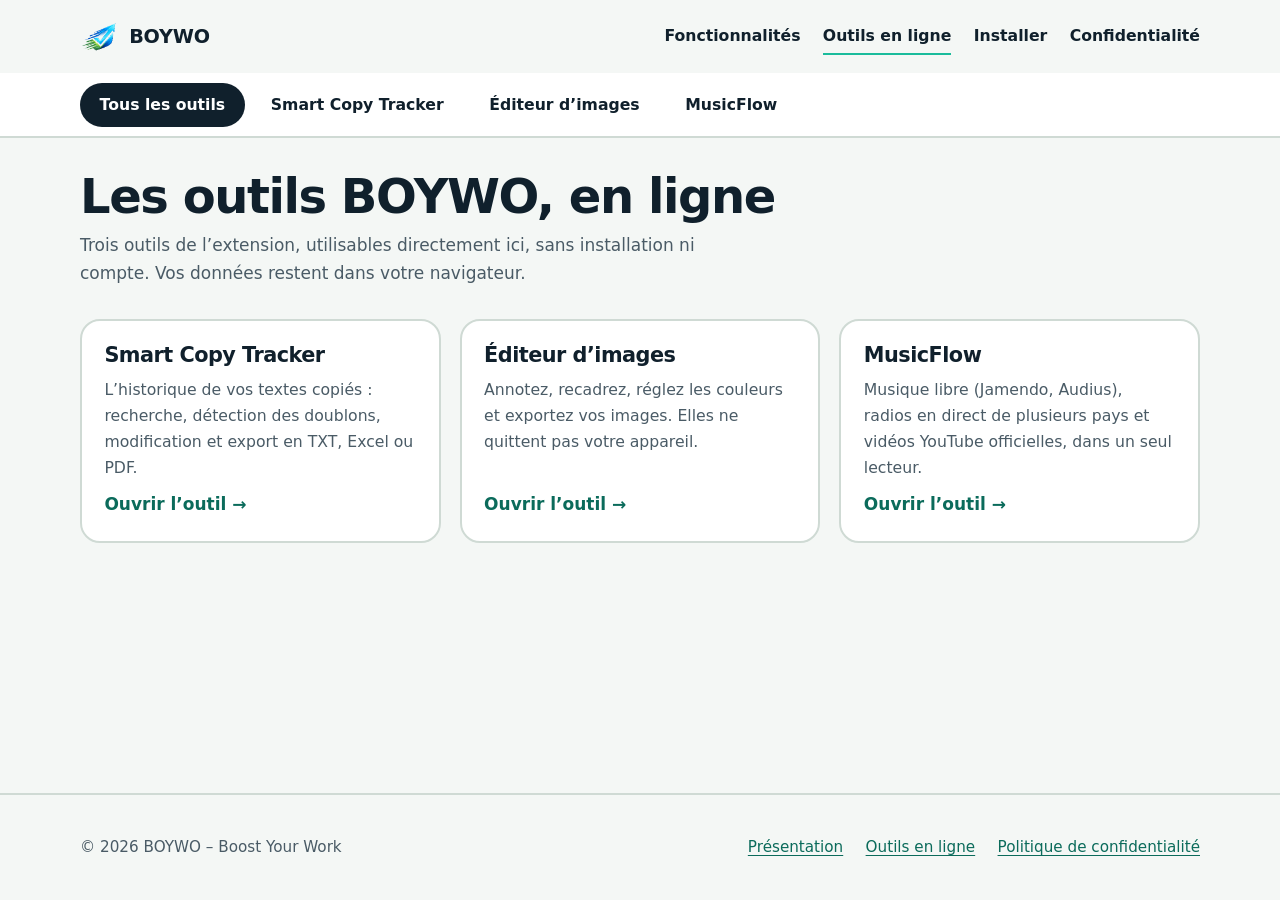
==== commit db2c78d9: "Update index.html" ====
--- a/index.html
+++ b/index.html
@@ -8,8 +8,8 @@
 <meta name="theme-color" content="#1abc9c">
 <link rel="canonical" href="https://jacquardo.github.io/BOYWO-Boost-Your-Work/outils/">
 <link rel="icon" href="../assets/icons/icon-128.png">
-<link rel="stylesheet" href="../assets/css/site.css">
-<link rel="stylesheet" href="../assets/css/tools.css">
+<link rel="stylesheet" href="../css/site.css">
+<link rel="stylesheet" href="../css/tools.css">
 </head>
 <body class="hub-body" id="hub-body">
 <a class="skip" href="#contenu">Aller au contenu</a>
@@ -80,6 +80,6 @@
     </nav>
   </div>
 </footer>
-<script src="../assets/js/hub.js"></script>
+<script src="../js/hub.js"></script>
 </body>
 </html>
--- a/css/site.css
+++ b/css/site.css
@@ -0,0 +1,174 @@
+/* BOYWO – feuille de style commune du site (présentation, confidentialité, outils en ligne).
+   Fichier indépendant : ne touche aucun fichier du dépôt de l'extension. */
+:root{
+  --ink:#10202c; --paper:#f4f7f5; --mint:#1abc9c; --teal:#0b6b5b;
+  --sand:#e3ece7; --line:#cfdad4; --white:#fff; --muted:#4a5b66;
+  --radius:20px;
+  --font:"Segoe UI Variable Display","Avenir Next","Helvetica Neue",system-ui,-apple-system,"Segoe UI",Roboto,sans-serif;
+}
+*,*::before,*::after{box-sizing:border-box}
+html{scroll-behavior:smooth;-webkit-text-size-adjust:100%}
+body{margin:0;background:var(--paper);color:var(--ink);font:400 1.0625rem/1.65 var(--font)}
+img{display:block;max-width:100%;height:auto}
+a{color:var(--teal);text-underline-offset:.18em}
+a:hover{color:var(--ink)}
+:focus-visible{outline:3px solid var(--ink);outline-offset:3px;border-radius:6px}
+.wrap{width:min(1120px,100% - 2.5rem);margin-inline:auto}
+.skip{position:absolute;left:-999px;top:0;background:var(--ink);color:#fff;padding:.6rem 1rem;z-index:10}
+.skip:focus{left:1rem;top:1rem}
+
+/* En-tête */
+.site-header{padding:1.1rem 0}
+.site-header .wrap{display:flex;align-items:center;justify-content:space-between;gap:1rem;flex-wrap:wrap}
+.brand{display:flex;align-items:center;gap:.7rem;color:var(--ink);text-decoration:none;font-weight:800;font-size:1.2rem;letter-spacing:-.01em}
+.brand img{width:38px;height:38px;border-radius:10px}
+.nav{display:flex;gap:1.4rem;flex-wrap:wrap}
+.nav a{color:var(--ink);text-decoration:none;font-weight:600;font-size:.98rem;padding:.3rem 0;border-bottom:2px solid transparent}
+.nav a:hover,.nav a[aria-current="page"]{border-bottom-color:var(--mint)}
+
+/* Boutons */
+.btn{display:inline-flex;align-items:center;justify-content:center;gap:.5rem;min-height:48px;padding:.7rem 1.4rem;border-radius:999px;font:700 1rem var(--font);text-decoration:none;border:2px solid var(--ink);background:var(--ink);color:#fff;cursor:pointer}
+.btn:hover{background:var(--teal);border-color:var(--teal);color:#fff}
+.btn.ghost{background:transparent;color:var(--ink)}
+.btn.ghost:hover{background:var(--ink);color:#fff;border-color:var(--ink)}
+.badge-soon{display:inline-flex;align-items:center;min-height:48px;padding:.7rem 1.4rem;border-radius:999px;border:2px dashed var(--mint);font-weight:700;color:#fff}
+
+/* Hero */
+.hero{padding:2.5rem 0 4.5rem}
+.hero .wrap{display:grid;grid-template-columns:minmax(0,1.05fr) minmax(0,1fr);gap:3rem;align-items:center}
+.hero h1{font-size:clamp(2.4rem,5.2vw,4rem);line-height:1.04;letter-spacing:-.035em;font-weight:800;margin:0 0 1.2rem}
+.hero p.lead{font-size:1.2rem;max-width:34rem;color:var(--muted);margin:0 0 2rem}
+.actions{display:flex;gap:.9rem;flex-wrap:wrap}
+.stage{background:var(--mint);border-radius:28px;padding:clamp(1.2rem,3vw,2.2rem);display:grid;place-items:center;min-height:320px}
+.stage img{width:auto;max-height:560px;border-radius:14px;box-shadow:0 18px 44px rgba(16,32,44,.28)}
+
+/* Sections */
+section{padding:4rem 0}
+h2{font-size:clamp(1.7rem,3.4vw,2.4rem);line-height:1.15;letter-spacing:-.025em;font-weight:800;margin:0 0 .8rem}
+.intro{max-width:40rem;color:var(--muted);margin:0 0 2.5rem}
+
+/* Modules : reprend la barre de navigation de l'extension */
+.module{display:grid;grid-template-columns:minmax(0,260px) minmax(0,1fr);gap:1rem 3rem;padding:2rem 0;border-top:2px solid var(--line)}
+.module:last-child{border-bottom:2px solid var(--line)}
+.module h3{margin:0 0 .4rem;font-size:1.35rem;letter-spacing:-.015em}
+.module .tag{margin:0;color:var(--muted);font-size:.98rem}
+.module ul{margin:0;padding:0;list-style:none;display:grid;grid-template-columns:repeat(2,minmax(0,1fr));gap:1rem 2rem}
+.module li{padding-left:1.1rem;position:relative}
+.module li::before{content:"";position:absolute;left:0;top:.7em;width:.5rem;height:.5rem;border-radius:50%;background:var(--mint)}
+.module li strong{display:block}
+.module li span{color:var(--muted);font-size:.97rem}
+
+/* Aperçu */
+.gallery-section{background:var(--sand)}
+.rail{display:flex;gap:1.2rem;overflow-x:auto;scroll-snap-type:x proximity;padding:.5rem .2rem 1.2rem;margin:0;list-style:none}
+.rail figure{margin:0;flex:0 0 auto;scroll-snap-align:start;background:#fff;border-radius:var(--radius);padding:.7rem;box-shadow:0 6px 20px rgba(16,32,44,.1)}
+.rail img{height:clamp(260px,52vh,500px);width:auto;max-width:none;border-radius:12px}
+
+/* Installation */
+.install{background:var(--ink);color:#fff}
+.install h2{color:#fff}
+.install p{max-width:38rem;color:#d3dfd9}
+.install a:not(.btn){color:#8be3cf}
+.install .actions{margin:1.6rem 0}
+
+/* Pied de page */
+.site-footer{padding:2.5rem 0;border-top:2px solid var(--line);font-size:.95rem;color:var(--muted)}
+.site-footer .wrap{display:flex;justify-content:space-between;gap:1rem;flex-wrap:wrap}
+.site-footer nav{display:flex;gap:1.4rem;flex-wrap:wrap}
+
+/* Politique de confidentialité */
+.doc-head{padding:2rem 0 1rem}
+.doc-head h1{font-size:clamp(2rem,4.4vw,3rem);letter-spacing:-.03em;line-height:1.1;margin:0 0 .6rem}
+.doc-head p{color:var(--muted);margin:0}
+.doc{display:grid;grid-template-columns:230px minmax(0,1fr);gap:3rem;padding:2rem 0 4rem;align-items:start}
+.toc{position:sticky;top:1rem;font-size:.95rem}
+.toc ol{margin:0;padding:0;list-style:none;border-left:2px solid var(--line)}
+.toc a{display:block;padding:.35rem 0 .35rem .9rem;text-decoration:none;color:var(--ink)}
+.toc a:hover{color:var(--teal)}
+.doc article{max-width:46rem}
+.doc h2{font-size:1.5rem;margin:2.6rem 0 .7rem;padding-top:.4rem;scroll-margin-top:1rem}
+.doc h2:first-child{margin-top:0}
+.doc h3{font-size:1.1rem;margin:1.6rem 0 .3rem}
+.doc ul{padding-left:1.2rem}
+.doc li{margin:.3rem 0}
+.summary{background:var(--sand);border-radius:var(--radius);padding:1.2rem 1.5rem;margin:0 0 1rem}
+.summary p{margin:.3rem 0}
+.table-wrap{overflow-x:auto;margin:1rem 0;border:2px solid var(--line);border-radius:14px;background:#fff}
+table{border-collapse:collapse;width:100%;min-width:560px;font-size:.96rem}
+th,td{text-align:left;vertical-align:top;padding:.7rem .9rem;border-bottom:1px solid var(--line)}
+th{background:var(--sand);font-weight:700}
+tr:last-child td{border-bottom:0}
+/* Repère visuel des informations que le code ne permet pas de confirmer */
+mark.todo{background:#ffe58a;color:#3a2c00;padding:.1rem .35rem;border-radius:6px;font-weight:600}
+
+@media (max-width:860px){
+  .hero .wrap{grid-template-columns:1fr;gap:2rem}
+  .module{grid-template-columns:1fr}
+  .module ul{grid-template-columns:1fr}
+  .doc{grid-template-columns:1fr;gap:1rem}
+  .toc{position:static}
+  .toc ol{display:flex;flex-wrap:wrap;gap:.2rem 1rem;border-left:0}
+  .toc a{padding:.25rem 0}
+  section{padding:3rem 0}
+}
+@media (prefers-reduced-motion:reduce){html{scroll-behavior:auto}}
+@media print{.site-header,.site-footer,.toc{display:none}.doc{display:block}mark.todo{background:none;color:inherit}}
+
+/* Atouts et captures commentées */
+.benefits{padding:1rem 0 2rem}
+.benefits .wrap{display:grid;grid-template-columns:repeat(3,minmax(0,1fr));gap:2rem}
+.benefit{border-top:4px solid var(--mint);padding-top:1rem}
+.benefit h3{margin:0 0 .4rem;font-size:1.25rem;letter-spacing:-.015em}
+.benefit p{margin:0;color:var(--muted)}
+.showcase{padding-top:2rem}
+.show{display:grid;grid-template-columns:minmax(0,1fr) minmax(0,1fr);gap:3rem;align-items:center;padding:2.2rem 0}
+.show .shot{background:var(--sand);border-radius:28px;padding:clamp(1.2rem,3vw,2rem);display:grid;place-items:center}
+.show .shot img{width:auto;max-height:560px;border-radius:14px;box-shadow:0 14px 36px rgba(16,32,44,.22)}
+.show h3{font-size:clamp(1.4rem,2.6vw,1.9rem);line-height:1.2;letter-spacing:-.02em;margin:0 0 .7rem}
+.show p{margin:0 0 1rem;color:var(--muted)}
+.show ul{margin:0;padding:0;list-style:none}
+.show li{padding-left:1.1rem;position:relative;margin:.4rem 0}
+.show li::before{content:"";position:absolute;left:0;top:.7em;width:.5rem;height:.5rem;border-radius:50%;background:var(--mint)}
+.show.flip .shot{order:2}
+.cta-band{margin-top:1.5rem;display:flex;gap:.9rem;flex-wrap:wrap}
+@media (max-width:860px){
+  .benefits .wrap{grid-template-columns:1fr;gap:1.4rem}
+  .show{grid-template-columns:1fr;gap:1.4rem}
+  .show.flip .shot{order:0}
+}
+
+/* Bouton Chrome Web Store */
+.install .btn-store{background:var(--mint);border-color:var(--mint);color:var(--ink)}
+.install .btn-store:hover{background:#fff;border-color:#fff;color:var(--ink)}
+
+/* Images cliquables (agrandissement) */
+.zoomable{position:relative;cursor:zoom-in}
+.zoomable img{transition:transform .3s ease,filter .3s ease}
+.zoomable::after{content:"";position:absolute;right:14px;bottom:14px;width:42px;height:42px;border-radius:50%;background:rgba(16,32,44,.82) url("data:image/svg+xml,%3Csvg xmlns='http://www.w3.org/2000/svg' viewBox='0 0 24 24' fill='none' stroke='white' stroke-width='2' stroke-linecap='round'%3E%3Ccircle cx='11' cy='11' r='7'/%3E%3Cpath d='M21 21l-4.3-4.3M11 8v6M8 11h6'/%3E%3C/svg%3E") center/22px no-repeat;opacity:0;transform:translateY(6px);transition:opacity .25s ease,transform .25s ease;pointer-events:none}
+.zoomable:focus-visible::after{opacity:1;transform:none}
+.rail figure.zoomable{transition:transform .25s ease,box-shadow .25s ease}
+@media (hover:hover){
+  .zoomable:hover img{transform:scale(1.025);filter:brightness(1.04)}
+  .zoomable:hover::after{opacity:1;transform:none}
+  .rail figure.zoomable:hover{transform:translateY(-4px);box-shadow:0 14px 30px rgba(16,32,44,.2)}
+}
+@media (hover:none){.zoomable::after{opacity:.85;transform:none;width:36px;height:36px;background-size:18px}}
+
+/* Lightbox */
+.lightbox{position:fixed;inset:0;z-index:100;display:flex;flex-direction:column;align-items:center;justify-content:center;gap:.8rem;padding:max(1rem,env(safe-area-inset-top)) 1rem max(1rem,env(safe-area-inset-bottom));background:rgba(6,14,22,.88);-webkit-backdrop-filter:blur(3px);backdrop-filter:blur(3px);opacity:0;transition:opacity .2s ease}
+.lightbox[hidden]{display:none}
+.lightbox.open{opacity:1}
+.lightbox img{max-width:min(94vw,1100px);max-height:80vh;max-height:80dvh;width:auto;height:auto;object-fit:contain;border-radius:14px;box-shadow:0 20px 60px rgba(0,0,0,.5);background:#fff;transform:scale(.96);transition:transform .2s ease}
+.lightbox.open img{transform:none}
+.lb-cap{margin:0;color:#dbe6e0;font-size:.95rem;line-height:1.4;text-align:center;max-width:42rem}
+.lb-close{position:absolute;top:max(.8rem,env(safe-area-inset-top));right:max(.8rem,env(safe-area-inset-right));width:48px;height:48px;border-radius:50%;border:2px solid rgba(255,255,255,.7);background:rgba(16,32,44,.7);color:#fff;font:400 30px/1 var(--font);cursor:pointer;display:grid;place-items:center;padding:0}
+.lb-close:hover{background:var(--mint);border-color:var(--mint);color:var(--ink)}
+.lb-close:focus-visible{outline:3px solid #fff;outline-offset:3px}
+html.lb-lock{overflow:hidden}
+@media (prefers-reduced-motion:reduce){.zoomable img,.zoomable::after,.rail figure.zoomable,.lightbox,.lightbox img{transition:none}}
+
+/* Outils en ligne (accueil) */
+.benefits .wide{grid-column:1/-1}
+.benefits .wide .intro{margin-bottom:0}
+.benefit a.more{display:inline-block;margin-top:.7rem;font-weight:700}
+@media (max-width:860px){.benefits .wide{grid-column:auto}}
--- a/css/tools.css
+++ b/css/tools.css
@@ -0,0 +1,90 @@
+/* =========================================================
+   BOYWO – Outils en ligne : harmonisation avec le site
+   Chargé APRÈS site.css et la feuille de l'outil (smart-copy.css / image-editor.css / musicflow.css).
+   Reprend la palette et la police du site (menthe / sarcelle / encre) à la place des couleurs de l'extension.
+   ========================================================= */
+
+/* Page affichée dans le hub (iframe) : le hub fournit déjà l'en-tête et le pied de page du site */
+html.embedded .site-header, html.embedded .site-footer, html.embedded .tool-back { display: none; }
+
+.sctp-body, .iep-body, .mf-body {
+    --tool-1: #0f8a74; --tool-2: #0b6b5b;
+    --sctp-c1: var(--tool-1); --sctp-c2: var(--tool-2); --sctp-text: var(--ink); --sctp-muted: var(--muted); --sctp-line: var(--line);
+    --iep-c1: var(--tool-1);  --iep-c2: var(--tool-2);  --iep-text: var(--ink);  --iep-muted: var(--muted);  --iep-line: var(--line);
+    --mf-c1: var(--tool-2);   --mf-c2: var(--tool-1);   --mf-text: var(--ink);   --mf-muted: var(--muted);   --mf-line: var(--line);
+    font-family: var(--font); color: var(--ink); background: var(--paper);
+}
+.sctp-body button, .sctp-body textarea, .sctp-body input,
+.iep-body button, .iep-body input, .iep-body select, .mf-body button, .mf-body input { font-family: inherit; }
+
+/* En-têtes d'outils : bandeau clair, sans dégradé (le site garde la couleur pour les actions) */
+.sctp-header, .iep-header, .mf-header {
+    position: static; color: var(--ink); background: var(--white); box-shadow: none; border-bottom: 2px solid var(--line);
+}
+.sctp-logo, .iep-logo, .mf-logo { display: none; }
+.sctp-title, .iep-title, .mf-title { font-weight: 800; letter-spacing: -.02em; }
+.mf-sub, .iep-subtitle { opacity: 1; color: var(--muted); }
+.mf-nav { top: 16px; }
+
+/* Boutons : même forme que les boutons du site */
+.sctp-btn, .iep-btn, .mf-btn { border-radius: 999px; }
+.sctp-btn-primary, .iep-btn-solid, .mf-btn-solid, .iep-header .iep-btn-solid { color: #fff; background: var(--ink); box-shadow: none; filter: none; }
+.sctp-btn-primary:not(:disabled):hover, .iep-btn-solid:not(:disabled):hover, .mf-btn-solid:hover, .iep-header .iep-btn-solid:not(:disabled):hover { background: var(--teal); filter: none; }
+.iep-btn-light, .iep-btn-icon { color: var(--ink); background: var(--sand); }
+.iep-btn-light:not(:disabled):hover, .iep-btn-icon:not(:disabled):hover { background: var(--line); }
+.sctp-header .sctp-btn-danger { color: var(--sctp-danger); background: rgba(231, 76, 60, .1); }
+.sctp-header .sctp-btn-danger:not(:disabled):hover { color: #fff; background: var(--sctp-danger); }
+.sctp-rec .sct-switch-track { background: rgba(0, 0, 0, .22); }
+.sctp-rec .sct-switch input:checked + .sct-switch-track { background: var(--tool-2); }
+.sctp-rec .sct-switch input:checked + .sct-switch-track::after { background: #fff; }
+.mf-search input { border-color: var(--line); background: var(--paper); }
+.mf-search input:focus { border-color: var(--tool-2); box-shadow: 0 0 0 3px rgba(11, 107, 91, .18); }
+.sctp-search input:focus { border-color: var(--tool-2); }
+
+/* Fonds */
+.sctp-section { background: rgba(255, 255, 255, .6); }
+.sctp-counter, .sctp-clip, .iep-panel, .iep-stage, .mf-row, .mf-card, .mf-tile { box-shadow: none; border: 1px solid var(--line); }
+.mf-player { background: var(--white); border-top: 2px solid var(--line); box-shadow: none; }
+
+/* La règle « section { padding } » du site ne doit pas s'appliquer aux blocs des outils qui n'ont pas de marge propre */
+.sctp-counters, .iep-stage { padding: 0; }
+
+/* Bandeau d'explication (ce que fait l'outil sur le site, et ce que seule l'extension sait faire) */
+.tool-note { display: flex; gap: .8rem 1.2rem; flex-wrap: wrap; align-items: center; justify-content: space-between;
+    margin: 0 0 18px; padding: 12px 16px; border-radius: 14px; background: var(--sand); color: var(--ink); font-size: .9rem; line-height: 1.5; }
+.tool-note p { margin: 0; flex: 1 1 320px; }
+.tool-note a { font-weight: 700; }
+.tool-back { width: min(1120px, 100% - 2.5rem); margin: 0 auto; padding: .2rem 0 .7rem; font-size: .9rem; }
+
+/* Smart Copy Tracker : ajout manuel d'un texte */
+.sctp-add { display: grid; gap: 8px; margin: 0 0 20px; padding: 14px; border-radius: 14px; background: var(--white); border: 1px solid var(--line); }
+.sctp-add label { font-weight: 700; font-size: .9rem; }
+.sctp-add textarea { width: 100%; min-height: 64px; resize: vertical; padding: 10px 12px; border: 2px solid var(--line); border-radius: 10px; font-size: .92rem; line-height: 1.5; color: inherit; background: var(--paper); outline: none; }
+.sctp-add textarea:focus { border-color: var(--tool-2); background: #fff; }
+.sctp-add .sctp-btn { justify-self: start; }
+
+/* ---------- Hub « Outils » ---------- */
+.hub-body { margin: 0; min-height: 100vh; min-height: 100dvh; display: flex; flex-direction: column; background: var(--paper); }
+.hub-tabs { background: var(--white); border-bottom: 2px solid var(--line); }
+.hub-tabs .wrap { display: flex; gap: .4rem; flex-wrap: wrap; padding-block: .6rem; }
+.hub-tab { display: inline-flex; align-items: center; gap: .5rem; min-height: 44px; padding: .5rem 1.1rem; border: 2px solid transparent; border-radius: 999px; background: transparent; color: var(--ink); font: 700 .98rem var(--font); cursor: pointer; text-decoration: none; }
+.hub-tab:hover { background: var(--sand); }
+.hub-tab[aria-selected="true"] { background: var(--ink); color: #fff; }
+.hub-main { flex: 1 1 auto; min-height: 0; display: flex; flex-direction: column; }
+.hub-intro { padding: 2rem 0 1rem; }
+.hub-intro h1 { margin: 0 0 .5rem; font-size: clamp(2rem, 4.4vw, 3rem); letter-spacing: -.03em; line-height: 1.1; }
+.hub-intro p { margin: 0; max-width: 40rem; color: var(--muted); }
+.hub-cards { display: grid; grid-template-columns: repeat(3, minmax(0, 1fr)); gap: 1.2rem; padding: 1rem 0 2.5rem; }
+.hub-card { display: flex; flex-direction: column; gap: .6rem; padding: 1.4rem; border-radius: var(--radius); background: var(--white); border: 2px solid var(--line); text-decoration: none; color: var(--ink); }
+.hub-card:hover { border-color: var(--mint); }
+.hub-card h2 { margin: 0; font-size: 1.3rem; }
+.hub-card p { margin: 0; color: var(--muted); font-size: .98rem; }
+.hub-card .tag { margin-top: auto; font-weight: 700; color: var(--teal); }
+.hub-panels { flex: 1 1 auto; min-height: 0; position: relative; }
+.hub-panel { position: absolute; inset: 0; }
+.hub-panel[hidden] { display: none; }
+.hub-panel iframe { display: block; width: 100%; height: 100%; border: 0; background: var(--paper); }
+.hub-home[hidden] { display: none; }
+@media (max-width: 860px) { .hub-cards { grid-template-columns: 1fr; } }
+@media (min-width: 861px) { .hub-body.is-tool { height: 100vh; height: 100dvh; } }
+@media (max-width: 860px) { .hub-panels { min-height: 78vh; min-height: 78dvh; } }
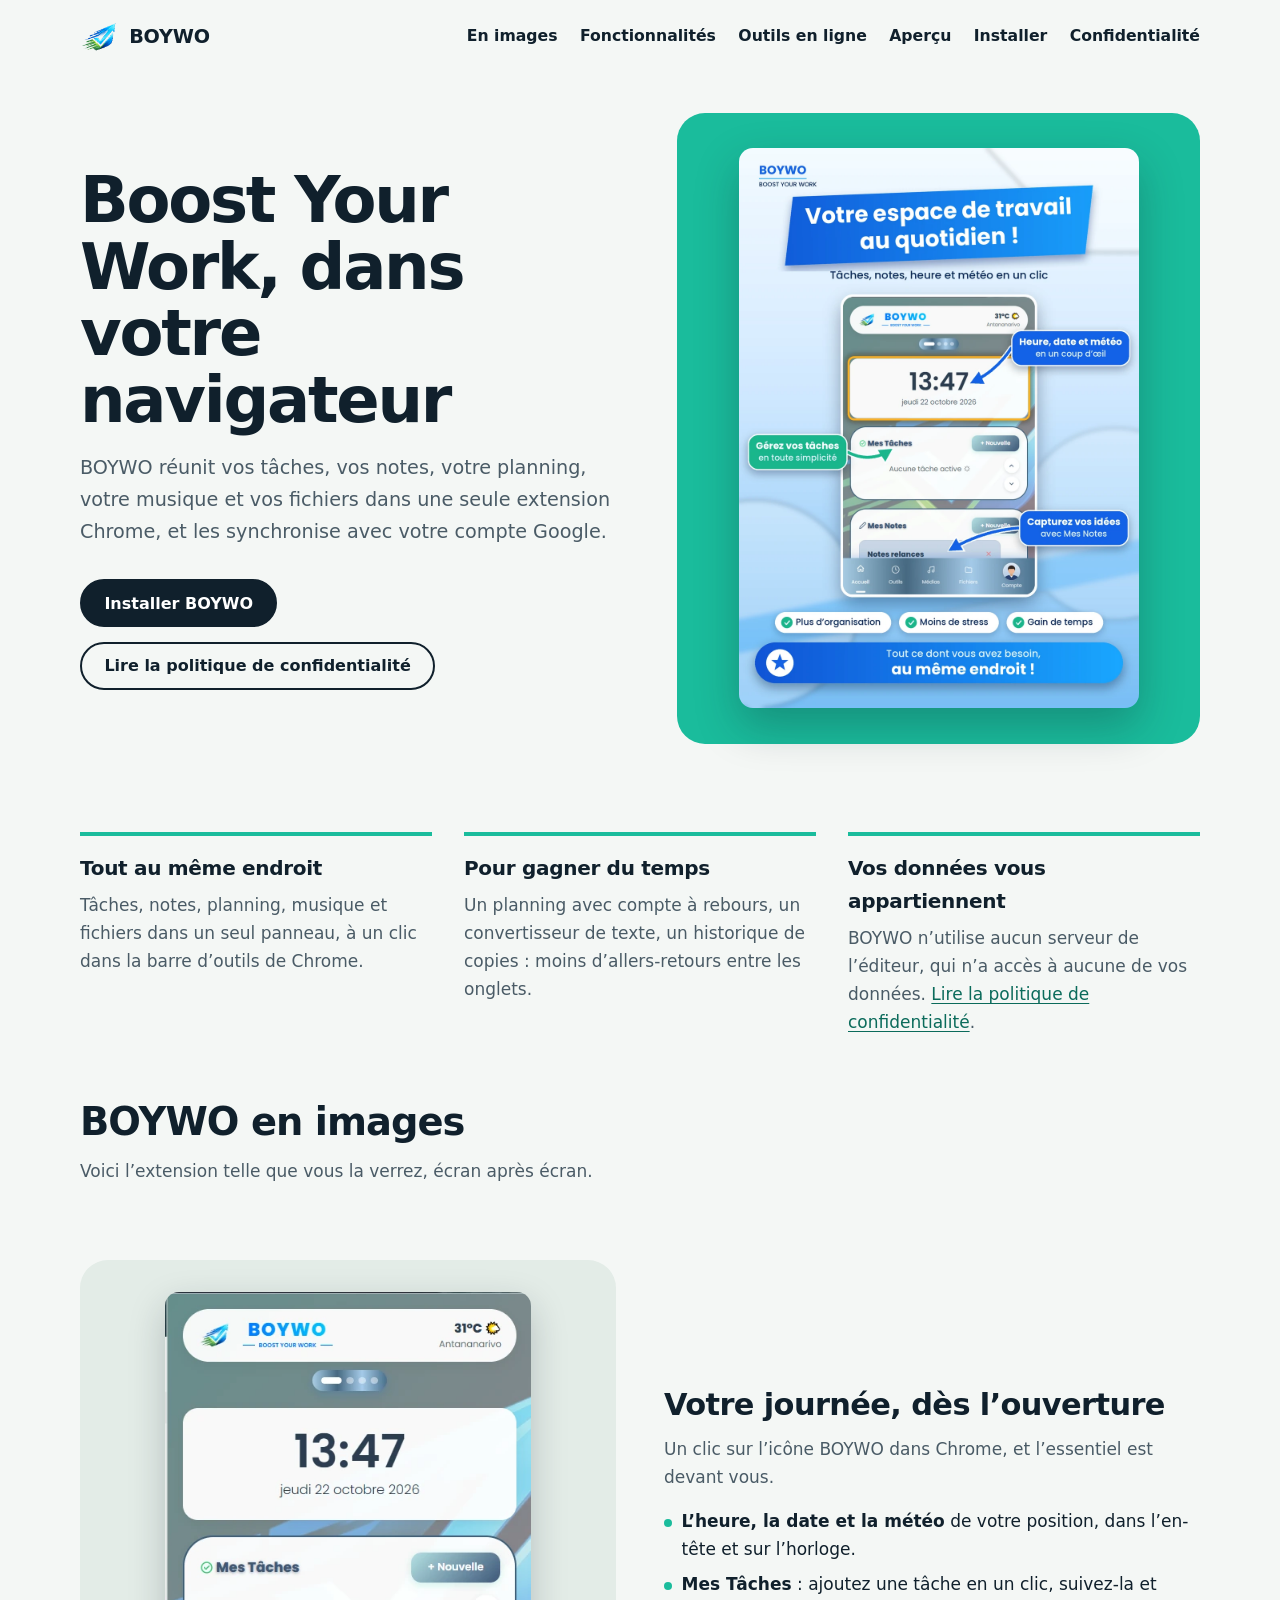
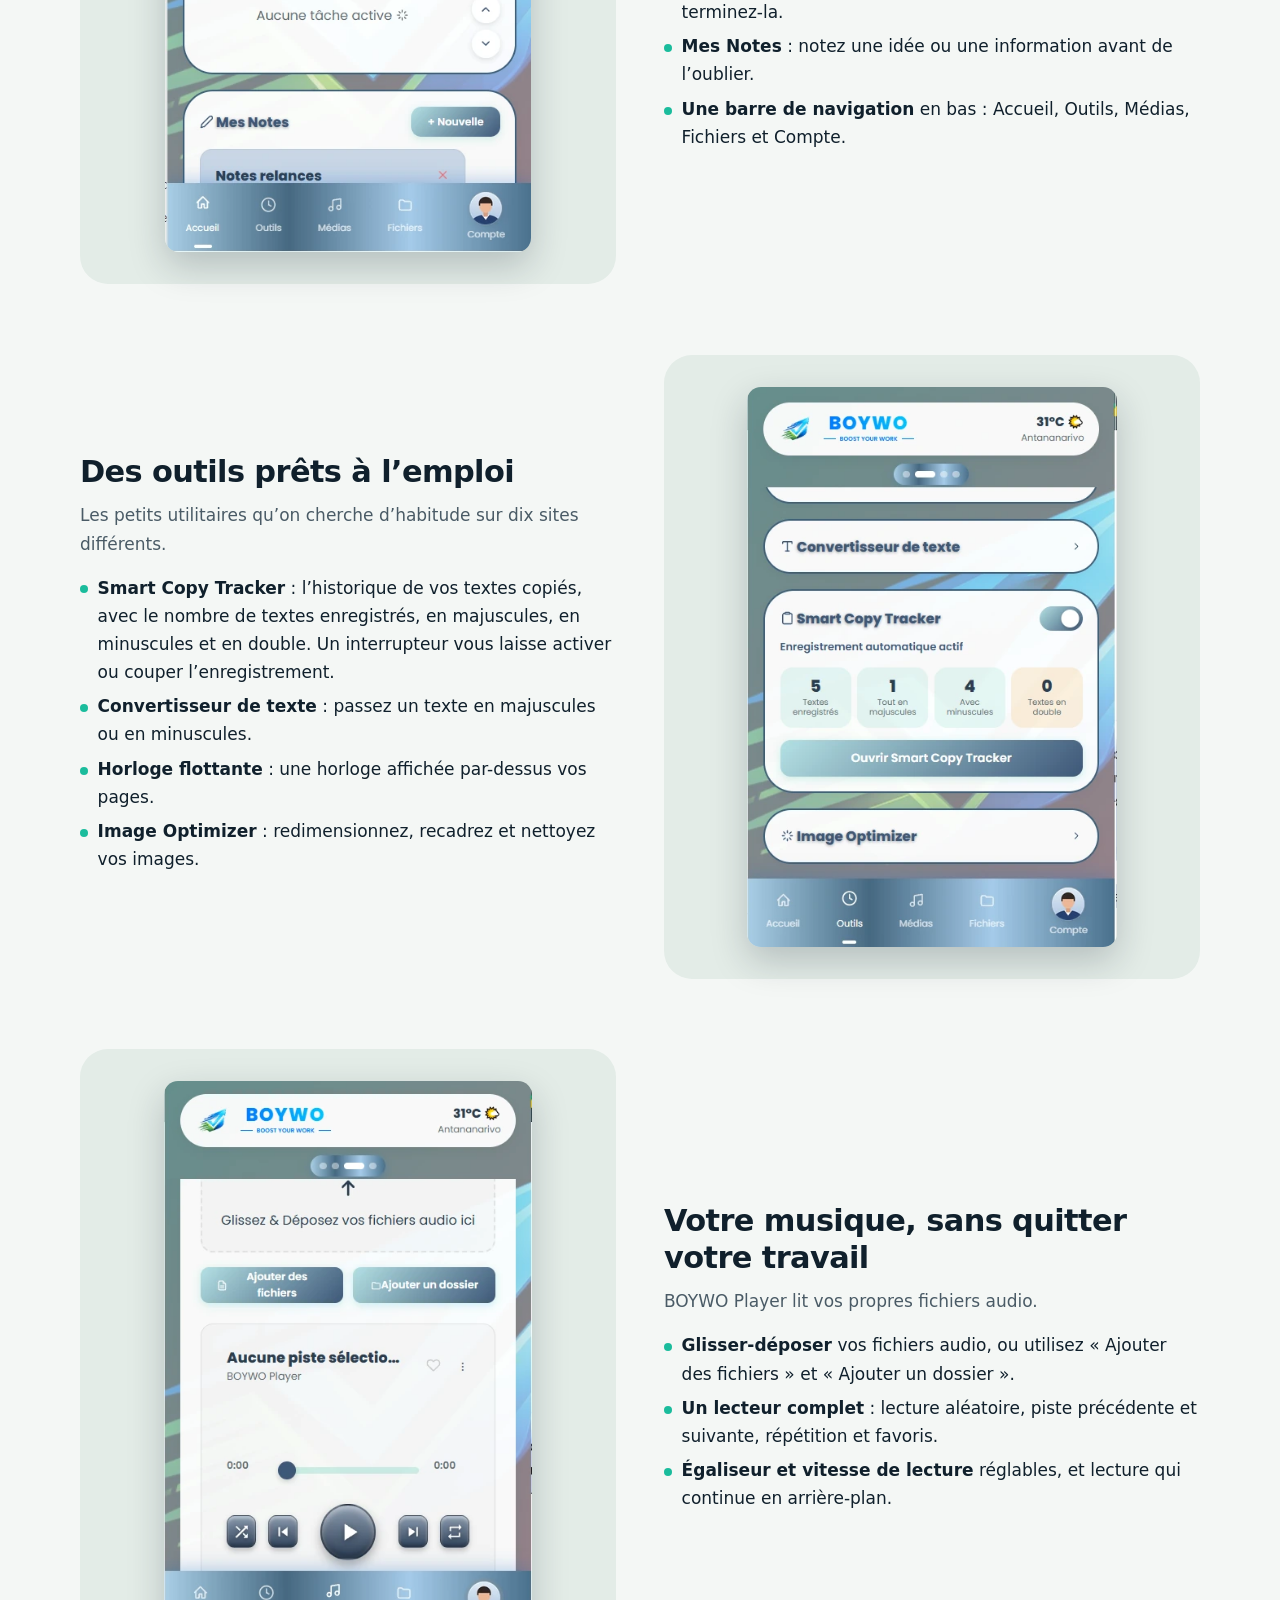
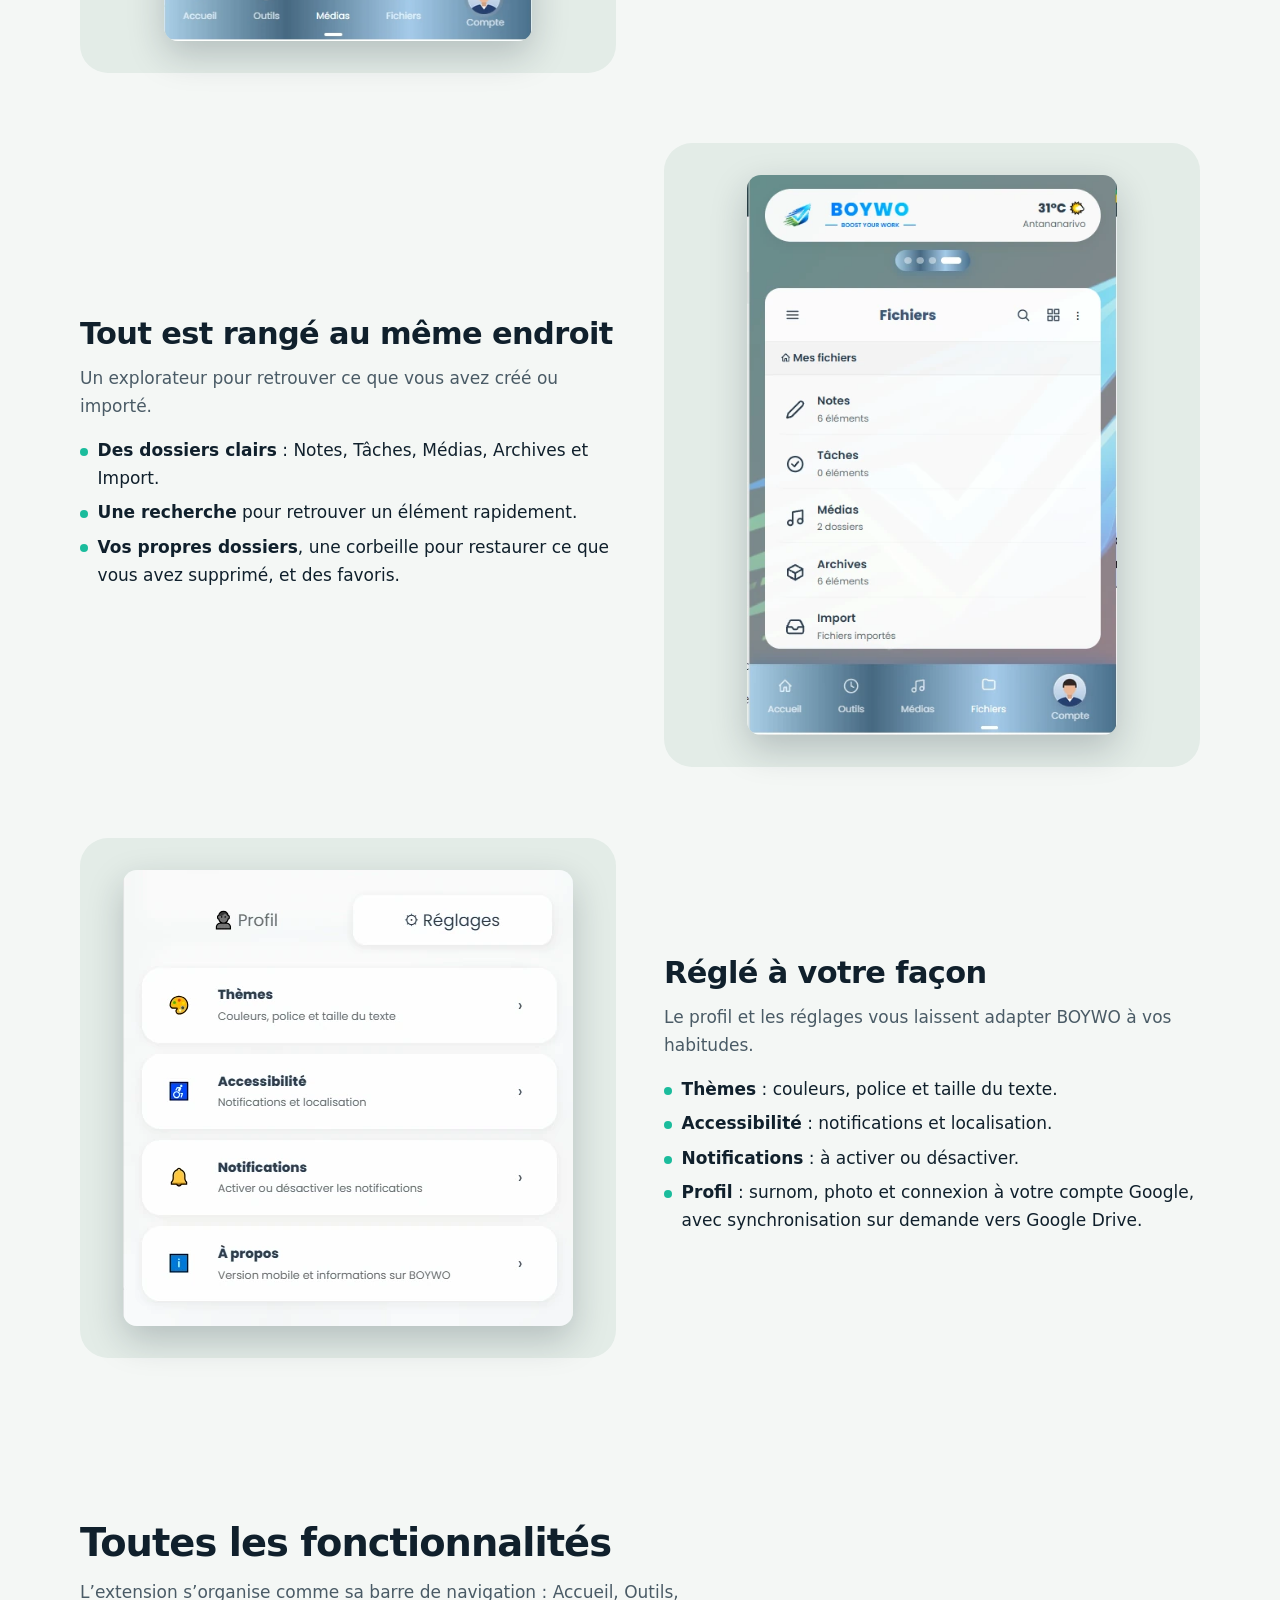
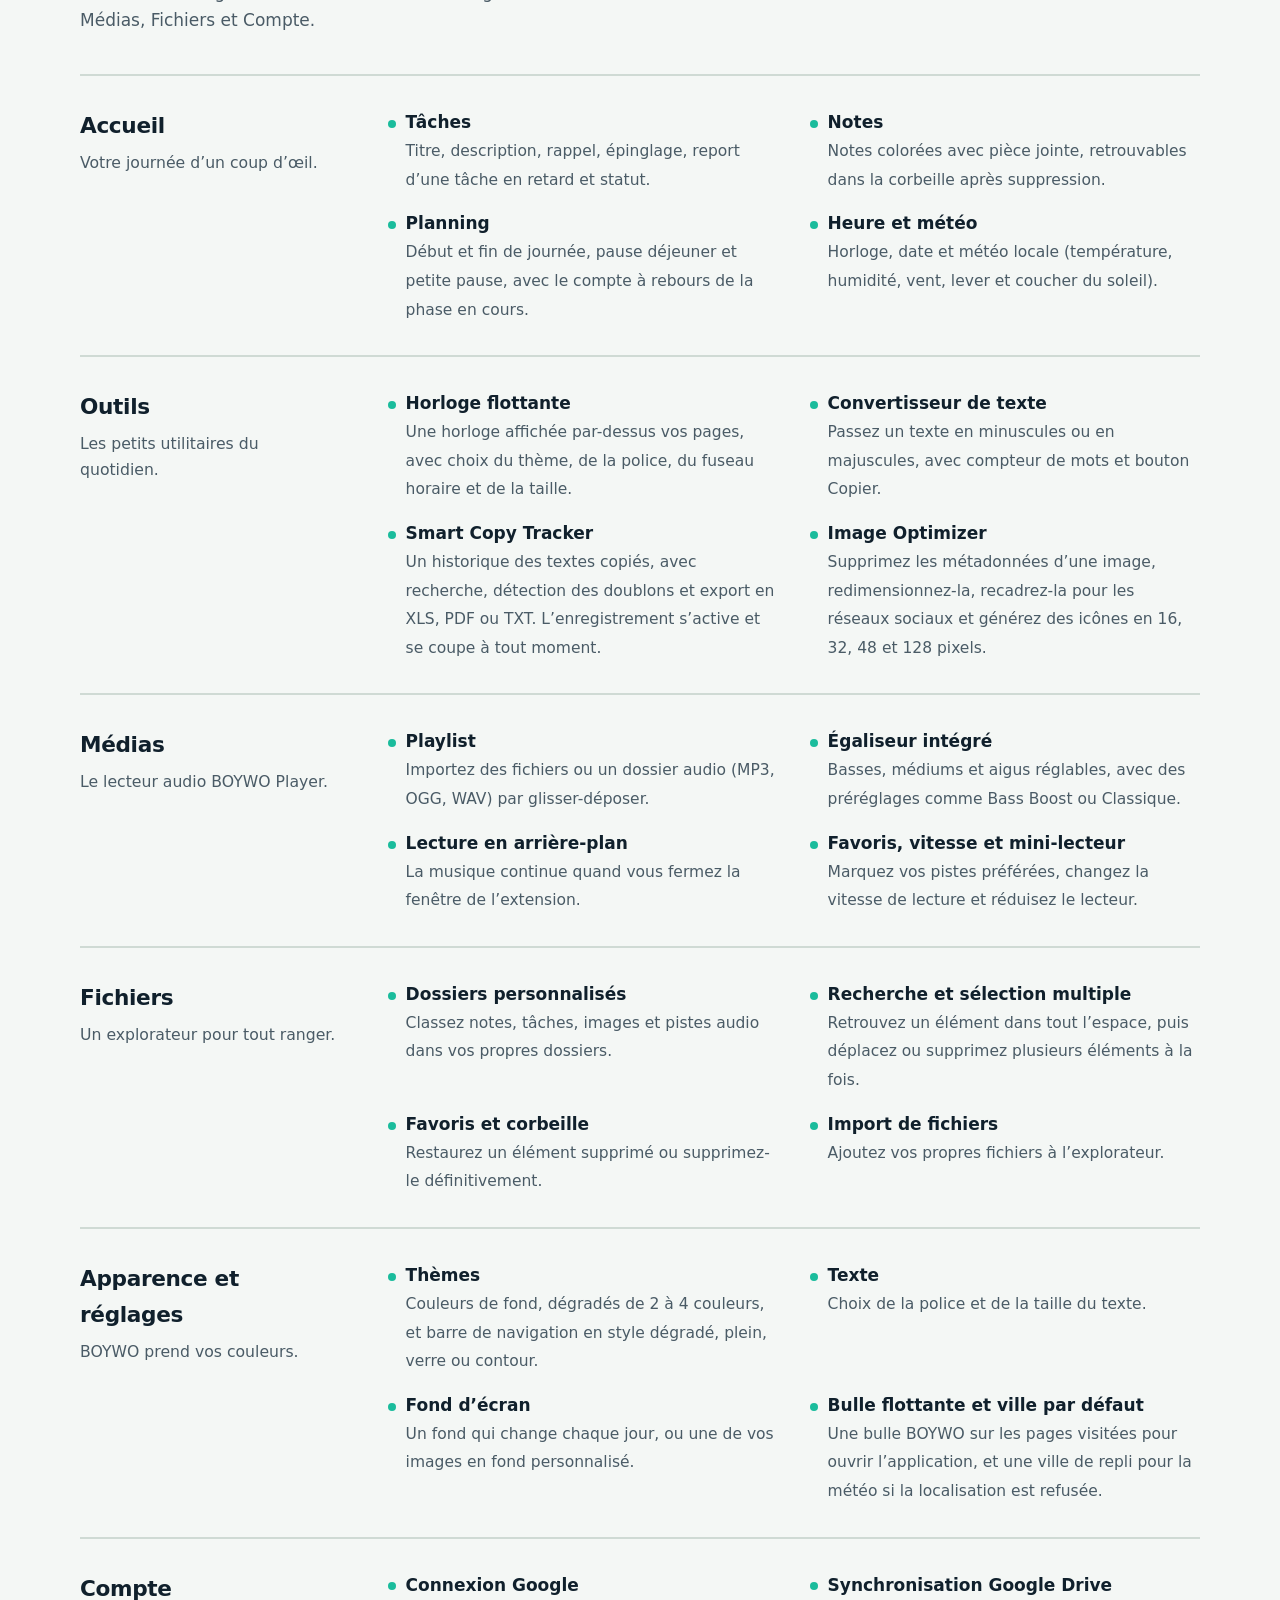
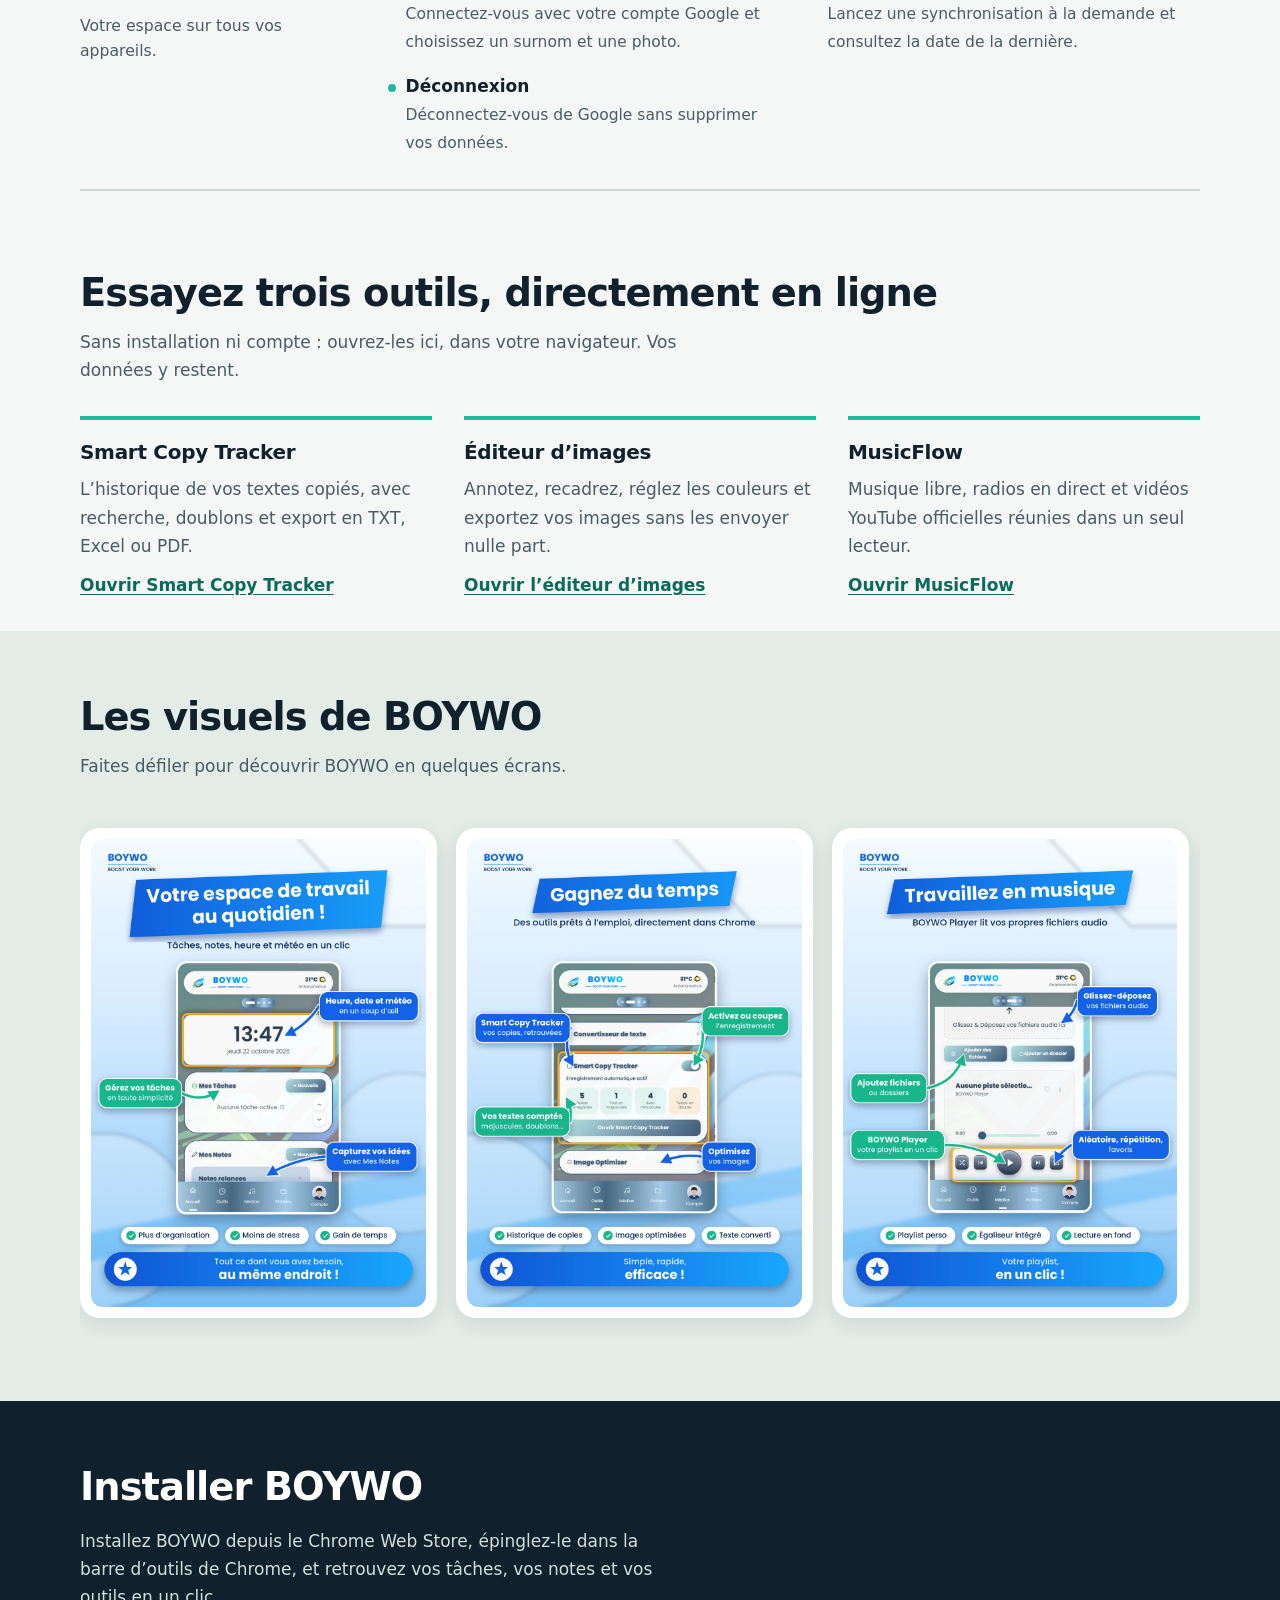
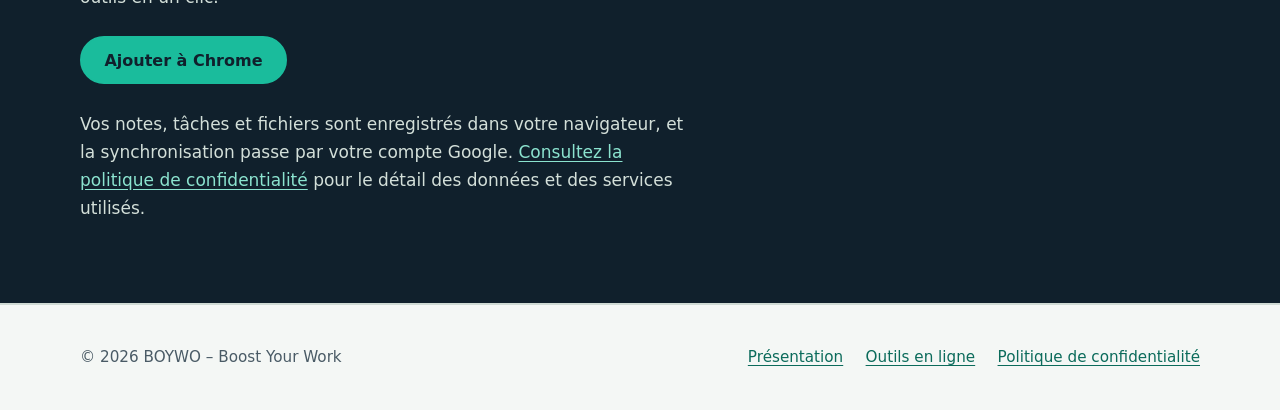
==== commit af0b85bb: "Add files via upload" ====
--- a/index.html
+++ b/index.html
@@ -3,83 +3,314 @@
 <head>
 <meta charset="UTF-8">
 <meta name="viewport" content="width=device-width, initial-scale=1">
-<title>Outils en ligne – BOYWO</title>
-<meta name="description" content="Smart Copy Tracker, éditeur d’images et MusicFlow réunis au même endroit, directement dans votre navigateur et sans compte.">
+<title>BOYWO – Boost Your Work : tâches, notes, planning, médias et fichiers dans Chrome</title>
+<meta name="description" content="BOYWO est une extension Chrome qui réunit tâches, notes, planning, lecteur audio, explorateur de fichiers et outils de productivité, avec synchronisation Google Drive.">
 <meta name="theme-color" content="#1abc9c">
-<link rel="canonical" href="https://jacquardo.github.io/BOYWO-Boost-Your-Work/outils/">
-<link rel="icon" href="../assets/icons/icon-128.png">
-<link rel="stylesheet" href="../css/site.css">
-<link rel="stylesheet" href="../css/tools.css">
+<link rel="canonical" href="https://jacquardo.github.io/BOYWO-Boost-Your-Work/">
+<meta property="og:url" content="https://jacquardo.github.io/BOYWO-Boost-Your-Work/">
+<link rel="icon" href="assets/icons/icon-128.png">
+<meta property="og:type" content="website">
+<meta property="og:title" content="BOYWO – Boost Your Work">
+<meta property="og:description" content="Tâches, notes, planning, médias et fichiers réunis dans une extension Chrome.">
+<meta property="og:image" content="https://jacquardo.github.io/BOYWO-Boost-Your-Work/assets/images/presentations/promo-1-accueil.webp">
+<link rel="stylesheet" href="css/site.css">
 </head>
-<body class="hub-body" id="hub-body">
+<body>
 <a class="skip" href="#contenu">Aller au contenu</a>
 
 <header class="site-header">
   <div class="wrap">
-    <a class="brand" href="../index.html"><img src="../assets/icons/icon-128.png" width="38" height="38" alt="">BOYWO</a>
+    <a class="brand" href="index.html"><img src="assets/icons/icon-128.png" width="38" height="38" alt="">BOYWO</a>
     <nav class="nav" aria-label="Navigation principale">
-      <a href="../index.html#fonctionnalites">Fonctionnalités</a>
-      <a href="index.html" aria-current="page">Outils en ligne</a>
-      <a href="../index.html#installer">Installer</a>
-      <a href="../privacy-policy.html">Confidentialité</a>
+      <a href="#captures">En images</a>
+      <a href="#fonctionnalites">Fonctionnalités</a>
+      <a href="outils/">Outils en ligne</a>
+      <a href="#apercu">Aperçu</a>
+      <a href="#installer">Installer</a>
+      <a href="privacy-policy.html">Confidentialité</a>
     </nav>
   </div>
 </header>
 
-<div class="hub-tabs">
-  <div class="wrap" role="tablist" aria-label="Outils BOYWO">
-    <button type="button" class="hub-tab" role="tab" id="tab-home" data-tool="" aria-controls="hub-home" aria-selected="true">Tous les outils</button>
-    <button type="button" class="hub-tab" role="tab" id="tab-smart-copy" data-tool="smart-copy" aria-controls="panel-smart-copy" aria-selected="false">Smart Copy Tracker</button>
-    <button type="button" class="hub-tab" role="tab" id="tab-image-editor" data-tool="image-editor" aria-controls="panel-image-editor" aria-selected="false">Éditeur d’images</button>
-    <button type="button" class="hub-tab" role="tab" id="tab-musicflow" data-tool="musicflow" aria-controls="panel-musicflow" aria-selected="false">MusicFlow</button>
-  </div>
-</div>
-
-<main class="hub-main" id="contenu">
-  <div class="hub-home" id="hub-home" role="tabpanel" aria-labelledby="tab-home">
-    <div class="wrap">
-      <div class="hub-intro">
-        <h1>Les outils BOYWO, en ligne</h1>
-        <p>Trois outils de l’extension, utilisables directement ici, sans installation ni compte. Vos données restent dans votre navigateur.</p>
-      </div>
-      <div class="hub-cards">
-        <a class="hub-card" href="#smart-copy" data-tool="smart-copy">
-          <h2>Smart Copy Tracker</h2>
-          <p>L’historique de vos textes copiés : recherche, détection des doublons, modification et export en TXT, Excel ou PDF.</p>
-          <span class="tag">Ouvrir l’outil →</span>
-        </a>
-        <a class="hub-card" href="#image-editor" data-tool="image-editor">
-          <h2>Éditeur d’images</h2>
-          <p>Annotez, recadrez, réglez les couleurs et exportez vos images. Elles ne quittent pas votre appareil.</p>
-          <span class="tag">Ouvrir l’outil →</span>
-        </a>
-        <a class="hub-card" href="#musicflow" data-tool="musicflow">
-          <h2>MusicFlow</h2>
-          <p>Musique libre (Jamendo, Audius), radios en direct de plusieurs pays et vidéos YouTube officielles, dans un seul lecteur.</p>
-          <span class="tag">Ouvrir l’outil →</span>
-        </a>
-      </div>
-    </div>
-  </div>
-
-  <div class="hub-panels" id="hub-panels">
-    <div class="hub-panel" id="panel-smart-copy" role="tabpanel" aria-labelledby="tab-smart-copy" hidden><iframe title="Smart Copy Tracker" data-src="smart-copy.html"></iframe></div>
-    <div class="hub-panel" id="panel-image-editor" role="tabpanel" aria-labelledby="tab-image-editor" hidden><iframe title="Éditeur d’images" data-src="image-editor.html"></iframe></div>
-    <div class="hub-panel" id="panel-musicflow" role="tabpanel" aria-labelledby="tab-musicflow" hidden><iframe title="MusicFlow" data-src="musicflow.html" allow="autoplay; encrypted-media; picture-in-picture; fullscreen" allowfullscreen></iframe></div>
-  </div>
-  <noscript><div class="wrap"><p>JavaScript est nécessaire pour utiliser les outils. Pages directes : <a href="smart-copy.html">Smart Copy Tracker</a>, <a href="image-editor.html">Éditeur d’images</a>, <a href="musicflow.html">MusicFlow</a>.</p></div></noscript>
+<main id="contenu">
+  <section class="hero" aria-labelledby="titre-hero">
+    <div class="wrap">
+      <div>
+        <h1 id="titre-hero">Boost Your Work, dans votre navigateur</h1>
+        <p class="lead">BOYWO réunit vos tâches, vos notes, votre planning, votre musique et vos fichiers dans une seule extension Chrome, et les synchronise avec votre compte Google.</p>
+        <div class="actions">
+          <a class="btn" href="https://chromewebstore.google.com/detail/boywo-boost-your-work/joajfaoljmchpllcniehecddanhkolnf?pli=1" target="_blank" rel="noopener">Installer BOYWO</a>
+          <a class="btn ghost" href="privacy-policy.html">Lire la politique de confidentialité</a>
+        </div>
+      </div>
+      <div class="stage zoomable" tabindex="0" role="button" aria-label="Agrandir l’image : BOYWO, votre espace de travail au quotidien : heure, tâches et notes réunies dans une seule extension Chrome">
+        <img src="assets/images/presentations/promo-1-accueil.webp" width="1000" height="1400" alt="BOYWO, votre espace de travail au quotidien : heure, tâches et notes réunies dans une seule extension Chrome">
+      </div>
+    </div>
+  </section>
+
+  <section class="benefits" aria-label="Les atouts de BOYWO">
+    <div class="wrap">
+      <div class="benefit"><h3>Tout au même endroit</h3><p>Tâches, notes, planning, musique et fichiers dans un seul panneau, à un clic dans la barre d’outils de Chrome.</p></div>
+      <div class="benefit"><h3>Pour gagner du temps</h3><p>Un planning avec compte à rebours, un convertisseur de texte, un historique de copies : moins d’allers-retours entre les onglets.</p></div>
+      <div class="benefit"><h3>Vos données vous appartiennent</h3><p>BOYWO n’utilise aucun serveur de l’éditeur, qui n’a accès à aucune de vos données. <a href="privacy-policy.html">Lire la politique de confidentialité</a>.</p></div>
+    </div>
+  </section>
+
+  <section class="showcase" id="captures" aria-labelledby="titre-captures">
+    <div class="wrap">
+      <h2 id="titre-captures">BOYWO en images</h2>
+      <p class="intro">Voici l’extension telle que vous la verrez, écran après écran.</p>
+      <article class="show">
+        <div class="shot zoomable" tabindex="0" role="button" aria-label="Agrandir l’image : Écran d’accueil de BOYWO : l’heure, la date, la météo, les tâches, les notes et la barre de navigation"><img src="assets/images/presentations/ecran-accueil.webp" width="452" height="690" alt="Écran d’accueil de BOYWO : l’heure, la date, la météo, les tâches, les notes et la barre de navigation" loading="lazy" decoding="async"></div>
+        <div>
+          <h3>Votre journée, dès l’ouverture</h3>
+          <p>Un clic sur l’icône BOYWO dans Chrome, et l’essentiel est devant vous.</p>
+          <ul>
+            <li><strong>L’heure, la date et la météo</strong> de votre position, dans l’en-tête et sur l’horloge.</li>
+            <li><strong>Mes Tâches</strong> : ajoutez une tâche en un clic, suivez-la et terminez-la.</li>
+            <li><strong>Mes Notes</strong> : notez une idée ou une information avant de l’oublier.</li>
+            <li><strong>Une barre de navigation</strong> en bas : Accueil, Outils, Médias, Fichiers et Compte.</li>
+          </ul>
+        </div>
+      </article>
+      <article class="show flip">
+        <div class="shot zoomable" tabindex="0" role="button" aria-label="Agrandir l’image : Onglet Outils de BOYWO : convertisseur de texte, Smart Copy Tracker avec ses compteurs, et Image Optimizer"><img src="assets/images/presentations/ecran-outils.webp" width="454" height="687" alt="Onglet Outils de BOYWO : convertisseur de texte, Smart Copy Tracker avec ses compteurs, et Image Optimizer" loading="lazy" decoding="async"></div>
+        <div>
+          <h3>Des outils prêts à l’emploi</h3>
+          <p>Les petits utilitaires qu’on cherche d’habitude sur dix sites différents.</p>
+          <ul>
+            <li><strong>Smart Copy Tracker</strong> : l’historique de vos textes copiés, avec le nombre de textes enregistrés, en majuscules, en minuscules et en double. Un interrupteur vous laisse activer ou couper l’enregistrement.</li>
+            <li><strong>Convertisseur de texte</strong> : passez un texte en majuscules ou en minuscules.</li>
+            <li><strong>Horloge flottante</strong> : une horloge affichée par-dessus vos pages.</li>
+            <li><strong>Image Optimizer</strong> : redimensionnez, recadrez et nettoyez vos images.</li>
+          </ul>
+        </div>
+      </article>
+      <article class="show">
+        <div class="shot zoomable" tabindex="0" role="button" aria-label="Agrandir l’image : Onglet Médias de BOYWO : zone de dépôt de fichiers audio et lecteur BOYWO Player"><img src="assets/images/presentations/ecran-medias.webp" width="452" height="686" alt="Onglet Médias de BOYWO : zone de dépôt de fichiers audio et lecteur BOYWO Player" loading="lazy" decoding="async"></div>
+        <div>
+          <h3>Votre musique, sans quitter votre travail</h3>
+          <p>BOYWO Player lit vos propres fichiers audio.</p>
+          <ul>
+            <li><strong>Glisser-déposer</strong> vos fichiers audio, ou utilisez « Ajouter des fichiers » et « Ajouter un dossier ».</li>
+            <li><strong>Un lecteur complet</strong> : lecture aléatoire, piste précédente et suivante, répétition et favoris.</li>
+            <li><strong>Égaliseur et vitesse de lecture</strong> réglables, et lecture qui continue en arrière-plan.</li>
+          </ul>
+        </div>
+      </article>
+      <article class="show flip">
+        <div class="shot zoomable" tabindex="0" role="button" aria-label="Agrandir l’image : Explorateur de fichiers de BOYWO : dossiers Notes, Tâches, Médias, Archives et Import"><img src="assets/images/presentations/ecran-fichiers.webp" width="454" height="688" alt="Explorateur de fichiers de BOYWO : dossiers Notes, Tâches, Médias, Archives et Import" loading="lazy" decoding="async"></div>
+        <div>
+          <h3>Tout est rangé au même endroit</h3>
+          <p>Un explorateur pour retrouver ce que vous avez créé ou importé.</p>
+          <ul>
+            <li><strong>Des dossiers clairs</strong> : Notes, Tâches, Médias, Archives et Import.</li>
+            <li><strong>Une recherche</strong> pour retrouver un élément rapidement.</li>
+            <li><strong>Vos propres dossiers</strong>, une corbeille pour restaurer ce que vous avez supprimé, et des favoris.</li>
+          </ul>
+        </div>
+      </article>
+      <article class="show">
+        <div class="shot zoomable" tabindex="0" role="button" aria-label="Agrandir l’image : Réglages de BOYWO : Thèmes, Accessibilité, Notifications et À propos"><img src="assets/images/presentations/ecran-reglages.webp" width="450" height="456" alt="Réglages de BOYWO : Thèmes, Accessibilité, Notifications et À propos" loading="lazy" decoding="async"></div>
+        <div>
+          <h3>Réglé à votre façon</h3>
+          <p>Le profil et les réglages vous laissent adapter BOYWO à vos habitudes.</p>
+          <ul>
+            <li><strong>Thèmes</strong> : couleurs, police et taille du texte.</li>
+            <li><strong>Accessibilité</strong> : notifications et localisation.</li>
+            <li><strong>Notifications</strong> : à activer ou désactiver.</li>
+            <li><strong>Profil</strong> : surnom, photo et connexion à votre compte Google, avec synchronisation sur demande vers Google Drive.</li>
+          </ul>
+        </div>
+      </article>
+    </div>
+  </section>
+
+  <section id="fonctionnalites" aria-labelledby="titre-fonctions">
+    <div class="wrap">
+      <h2 id="titre-fonctions">Toutes les fonctionnalités</h2>
+      <p class="intro">L’extension s’organise comme sa barre de navigation : Accueil, Outils, Médias, Fichiers et Compte.</p>
+
+      <div class="module">
+        <div>
+          <h3>Accueil</h3>
+          <p class="tag">Votre journée d’un coup d’œil.</p>
+        </div>
+        <ul>
+          <li><strong>Tâches</strong><span>Titre, description, rappel, épinglage, report d’une tâche en retard et statut.</span></li>
+          <li><strong>Notes</strong><span>Notes colorées avec pièce jointe, retrouvables dans la corbeille après suppression.</span></li>
+          <li><strong>Planning</strong><span>Début et fin de journée, pause déjeuner et petite pause, avec le compte à rebours de la phase en cours.</span></li>
+          <li><strong>Heure et météo</strong><span>Horloge, date et météo locale (température, humidité, vent, lever et coucher du soleil).</span></li>
+        </ul>
+      </div>
+
+      <div class="module">
+        <div>
+          <h3>Outils</h3>
+          <p class="tag">Les petits utilitaires du quotidien.</p>
+        </div>
+        <ul>
+          <li><strong>Horloge flottante</strong><span>Une horloge affichée par-dessus vos pages, avec choix du thème, de la police, du fuseau horaire et de la taille.</span></li>
+          <li><strong>Convertisseur de texte</strong><span>Passez un texte en minuscules ou en majuscules, avec compteur de mots et bouton Copier.</span></li>
+          <li><strong>Smart Copy Tracker</strong><span>Un historique des textes copiés, avec recherche, détection des doublons et export en XLS, PDF ou TXT. L’enregistrement s’active et se coupe à tout moment.</span></li>
+          <li><strong>Image Optimizer</strong><span>Supprimez les métadonnées d’une image, redimensionnez-la, recadrez-la pour les réseaux sociaux et générez des icônes en 16, 32, 48 et 128 pixels.</span></li>
+        </ul>
+      </div>
+
+      <div class="module">
+        <div>
+          <h3>Médias</h3>
+          <p class="tag">Le lecteur audio BOYWO Player.</p>
+        </div>
+        <ul>
+          <li><strong>Playlist</strong><span>Importez des fichiers ou un dossier audio (MP3, OGG, WAV) par glisser-déposer.</span></li>
+          <li><strong>Égaliseur intégré</strong><span>Basses, médiums et aigus réglables, avec des préréglages comme Bass Boost ou Classique.</span></li>
+          <li><strong>Lecture en arrière-plan</strong><span>La musique continue quand vous fermez la fenêtre de l’extension.</span></li>
+          <li><strong>Favoris, vitesse et mini-lecteur</strong><span>Marquez vos pistes préférées, changez la vitesse de lecture et réduisez le lecteur.</span></li>
+        </ul>
+      </div>
+
+      <div class="module">
+        <div>
+          <h3>Fichiers</h3>
+          <p class="tag">Un explorateur pour tout ranger.</p>
+        </div>
+        <ul>
+          <li><strong>Dossiers personnalisés</strong><span>Classez notes, tâches, images et pistes audio dans vos propres dossiers.</span></li>
+          <li><strong>Recherche et sélection multiple</strong><span>Retrouvez un élément dans tout l’espace, puis déplacez ou supprimez plusieurs éléments à la fois.</span></li>
+          <li><strong>Favoris et corbeille</strong><span>Restaurez un élément supprimé ou supprimez-le définitivement.</span></li>
+          <li><strong>Import de fichiers</strong><span>Ajoutez vos propres fichiers à l’explorateur.</span></li>
+        </ul>
+      </div>
+
+      <div class="module">
+        <div>
+          <h3>Apparence et réglages</h3>
+          <p class="tag">BOYWO prend vos couleurs.</p>
+        </div>
+        <ul>
+          <li><strong>Thèmes</strong><span>Couleurs de fond, dégradés de 2 à 4 couleurs, et barre de navigation en style dégradé, plein, verre ou contour.</span></li>
+          <li><strong>Texte</strong><span>Choix de la police et de la taille du texte.</span></li>
+          <li><strong>Fond d’écran</strong><span>Un fond qui change chaque jour, ou une de vos images en fond personnalisé.</span></li>
+          <li><strong>Bulle flottante et ville par défaut</strong><span>Une bulle BOYWO sur les pages visitées pour ouvrir l’application, et une ville de repli pour la météo si la localisation est refusée.</span></li>
+        </ul>
+      </div>
+
+      <div class="module">
+        <div>
+          <h3>Compte</h3>
+          <p class="tag">Votre espace sur tous vos appareils.</p>
+        </div>
+        <ul>
+          <li><strong>Connexion Google</strong><span>Connectez-vous avec votre compte Google et choisissez un surnom et une photo.</span></li>
+          <li><strong>Synchronisation Google Drive</strong><span>Lancez une synchronisation à la demande et consultez la date de la dernière.</span></li>
+          <li><strong>Déconnexion</strong><span>Déconnectez-vous de Google sans supprimer vos données.</span></li>
+        </ul>
+      </div>
+    </div>
+  </section>
+
+  <section class="benefits" id="outils-en-ligne" aria-labelledby="titre-outils-en-ligne">
+    <div class="wrap">
+      <div class="wide">
+        <h2 id="titre-outils-en-ligne">Essayez trois outils, directement en ligne</h2>
+        <p class="intro">Sans installation ni compte : ouvrez-les ici, dans votre navigateur. Vos données y restent.</p>
+      </div>
+      <div class="benefit"><h3>Smart Copy Tracker</h3><p>L’historique de vos textes copiés, avec recherche, doublons et export en TXT, Excel ou PDF.</p><a class="more" href="outils/#smart-copy">Ouvrir Smart Copy Tracker</a></div>
+      <div class="benefit"><h3>Éditeur d’images</h3><p>Annotez, recadrez, réglez les couleurs et exportez vos images sans les envoyer nulle part.</p><a class="more" href="outils/#image-editor">Ouvrir l’éditeur d’images</a></div>
+      <div class="benefit"><h3>MusicFlow</h3><p>Musique libre, radios en direct et vidéos YouTube officielles réunies dans un seul lecteur.</p><a class="more" href="outils/#musicflow">Ouvrir MusicFlow</a></div>
+    </div>
+  </section>
+
+  <section id="apercu" class="gallery-section" aria-labelledby="titre-apercu">
+    <div class="wrap">
+      <h2 id="titre-apercu">Les visuels de BOYWO</h2>
+      <p class="intro">Faites défiler pour découvrir BOYWO en quelques écrans.</p>
+      <ul class="rail" tabindex="0" aria-label="Visuels de présentation de BOYWO, défilement horizontal">
+        <li style="display:contents"><figure class="zoomable" tabindex="0" role="button" aria-label="Agrandir l’image : Votre espace de travail au quotidien : heure, date, météo, tâches et notes en un clic"><img src="assets/images/presentations/promo-1-accueil.webp" width="1000" height="1400" alt="Votre espace de travail au quotidien : heure, date, météo, tâches et notes en un clic" loading="lazy" decoding="async"></figure></li>
+        <li style="display:contents"><figure class="zoomable" tabindex="0" role="button" aria-label="Agrandir l’image : Gagnez du temps avec les outils BOYWO : Smart Copy Tracker, convertisseur de texte et Image Optimizer"><img src="assets/images/presentations/promo-2-outils.webp" width="1000" height="1400" alt="Gagnez du temps avec les outils BOYWO : Smart Copy Tracker, convertisseur de texte et Image Optimizer" loading="lazy" decoding="async"></figure></li>
+        <li style="display:contents"><figure class="zoomable" tabindex="0" role="button" aria-label="Agrandir l’image : Travaillez en musique avec BOYWO Player : glisser-déposer, playlist et commandes de lecture"><img src="assets/images/presentations/promo-3-medias.webp" width="1000" height="1400" alt="Travaillez en musique avec BOYWO Player : glisser-déposer, playlist et commandes de lecture" loading="lazy" decoding="async"></figure></li>
+        <li style="display:contents"><figure class="zoomable" tabindex="0" role="button" aria-label="Agrandir l’image : Retrouvez tout, tout de suite : explorateur de fichiers avec recherche, notes, tâches, médias, archives et import"><img src="assets/images/presentations/promo-4-fichiers.webp" width="1000" height="1400" alt="Retrouvez tout, tout de suite : explorateur de fichiers avec recherche, notes, tâches, médias, archives et import" loading="lazy" decoding="async"></figure></li>
+        <li style="display:contents"><figure class="zoomable" tabindex="0" role="button" aria-label="Agrandir l’image : Personnalisez votre espace : thèmes, accessibilité, notifications et informations sur BOYWO"><img src="assets/images/presentations/promo-5-reglages.webp" width="1000" height="1400" alt="Personnalisez votre espace : thèmes, accessibilité, notifications et informations sur BOYWO" loading="lazy" decoding="async"></figure></li>
+      </ul>
+    </div>
+  </section>
+
+  <section id="installer" class="install" aria-labelledby="titre-install">
+    <div class="wrap">
+      <h2 id="titre-install">Installer BOYWO</h2>
+      <p>Installez BOYWO depuis le Chrome Web Store, épinglez-le dans la barre d’outils de Chrome, et retrouvez vos tâches, vos notes et vos outils en un clic.</p>
+      <div class="actions">
+        <a class="btn btn-store" href="https://chromewebstore.google.com/detail/boywo-boost-your-work/joajfaoljmchpllcniehecddanhkolnf?pli=1" target="_blank" rel="noopener">Ajouter à Chrome</a>
+      </div>
+      <p>Vos notes, tâches et fichiers sont enregistrés dans votre navigateur, et la synchronisation passe par votre compte Google. <a href="privacy-policy.html">Consultez la politique de confidentialité</a> pour le détail des données et des services utilisés.</p>
+    </div>
+  </section>
 </main>
 
-<footer class="site-footer" id="hub-footer">
+<footer class="site-footer">
   <div class="wrap">
     <span>© 2026 BOYWO – Boost Your Work</span>
     <nav aria-label="Pied de page">
-      <a href="../index.html">Présentation</a>
-      <a href="index.html">Outils en ligne</a>
-      <a href="../privacy-policy.html">Politique de confidentialité</a>
+      <a href="index.html">Présentation</a>
+      <a href="outils/">Outils en ligne</a>
+      <a href="privacy-policy.html">Politique de confidentialité</a>
     </nav>
   </div>
 </footer>
-<script src="../js/hub.js"></script>
+<div class="lightbox" id="lightbox" role="dialog" aria-modal="true" aria-label="Image agrandie" hidden>
+  <button type="button" class="lb-close" aria-label="Fermer l’image agrandie">&times;</button>
+  <img src="" alt="">
+  <p class="lb-cap"></p>
+</div>
+<script>
+(function () {
+  var lb = document.getElementById('lightbox');
+  if (!lb) return;
+  var img = lb.querySelector('img'), cap = lb.querySelector('.lb-cap'), closeBtn = lb.querySelector('.lb-close');
+  var opener = null, root = document.documentElement;
+
+  function open(el) {
+    var src = el.querySelector('img');
+    if (!src) return;
+    opener = el;
+    img.src = src.currentSrc || src.src;
+    img.alt = src.alt || '';
+    cap.textContent = src.alt || '';
+    lb.hidden = false;
+    root.classList.add('lb-lock');
+    requestAnimationFrame(function () { lb.classList.add('open'); });
+    closeBtn.focus();
+  }
+  function close() {
+    if (lb.hidden) return;
+    lb.classList.remove('open');
+    lb.hidden = true;
+    img.removeAttribute('src');
+    root.classList.remove('lb-lock');
+    if (opener) { opener.focus(); opener = null; }
+  }
+
+  document.addEventListener('click', function (e) {
+    var z = e.target.closest('.zoomable');
+    if (z && lb.hidden) open(z);
+  });
+  document.addEventListener('keydown', function (e) {
+    if (!lb.hidden) {
+      if (e.key === 'Escape' || e.key === 'Esc') { e.preventDefault(); close(); }
+      else if (e.key === 'Tab') { e.preventDefault(); closeBtn.focus(); }
+      return;
+    }
+    if ((e.key === 'Enter' || e.key === ' ') && e.target.classList && e.target.classList.contains('zoomable')) {
+      e.preventDefault();
+      open(e.target);
+    }
+  });
+  lb.addEventListener('click', function (e) {
+    if (e.target !== img && e.target !== cap) close();
+  });
+})();
+</script>
 </body>
 </html>
